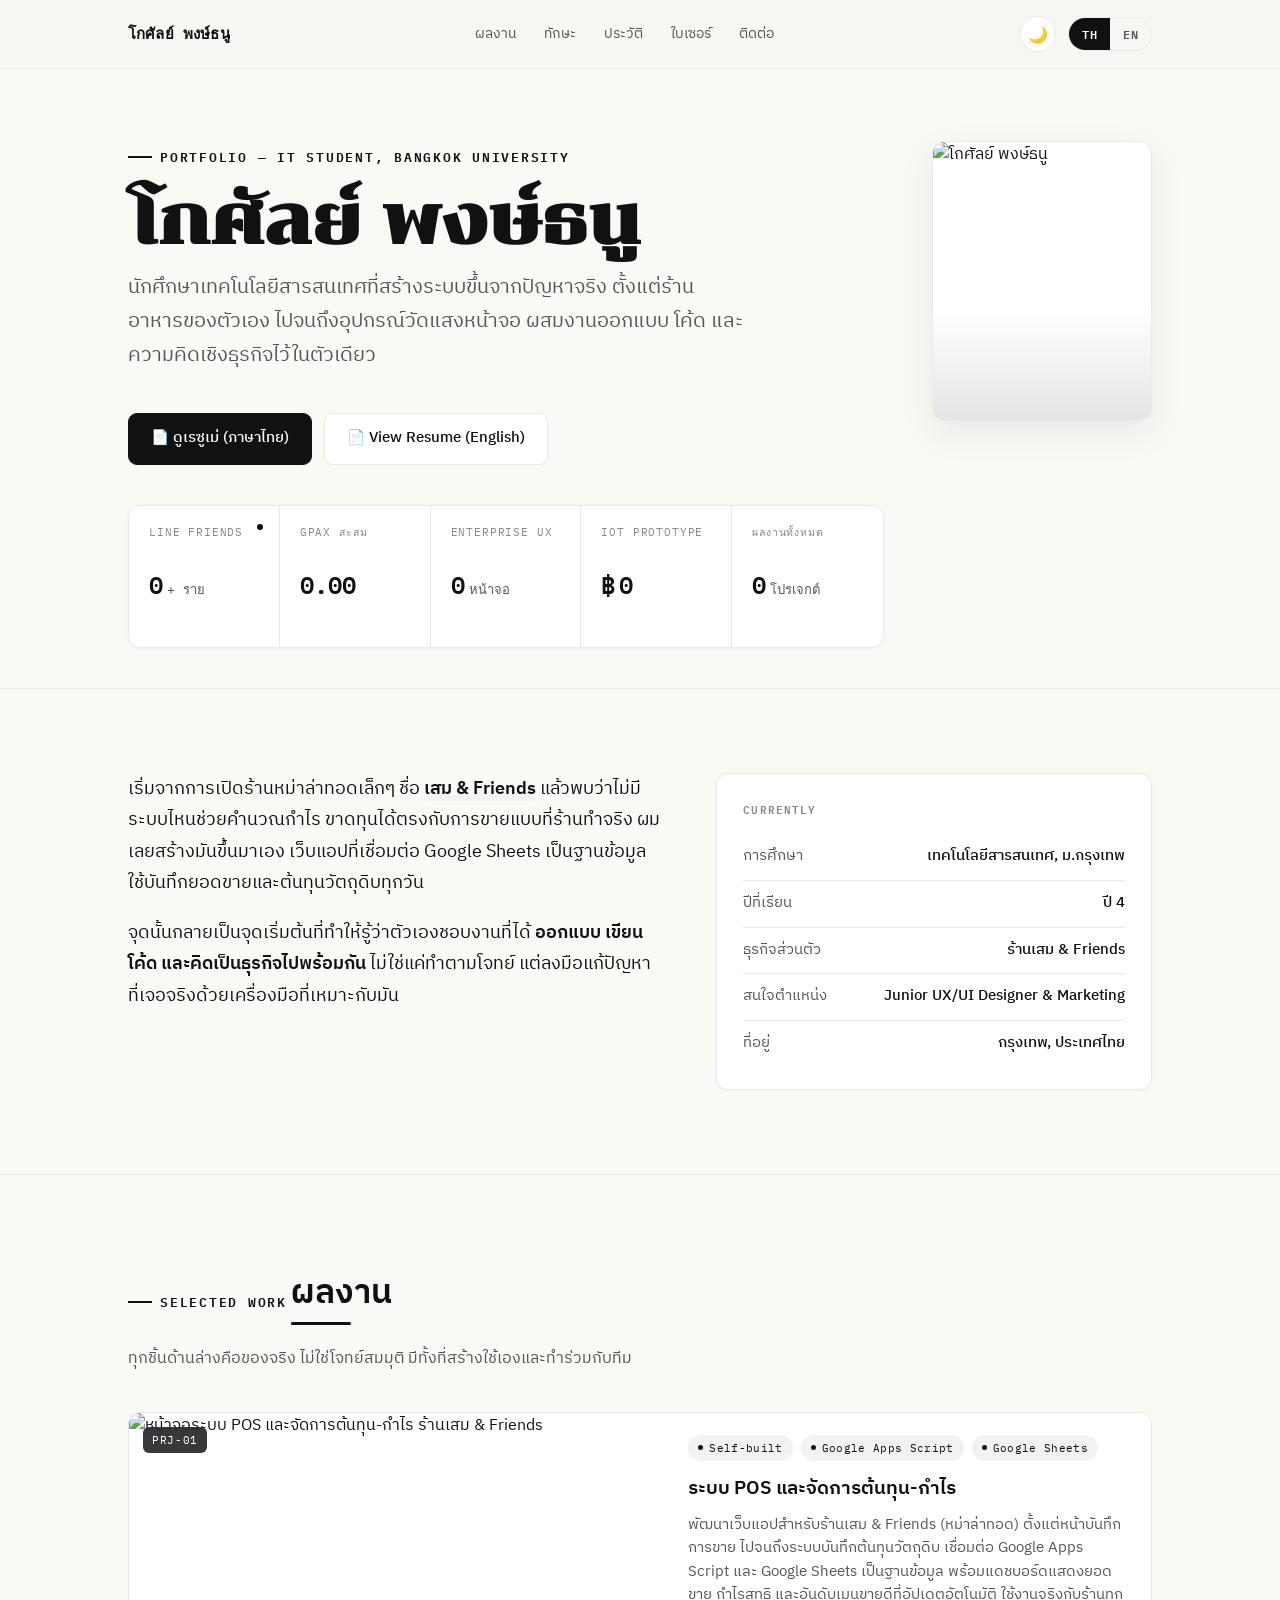
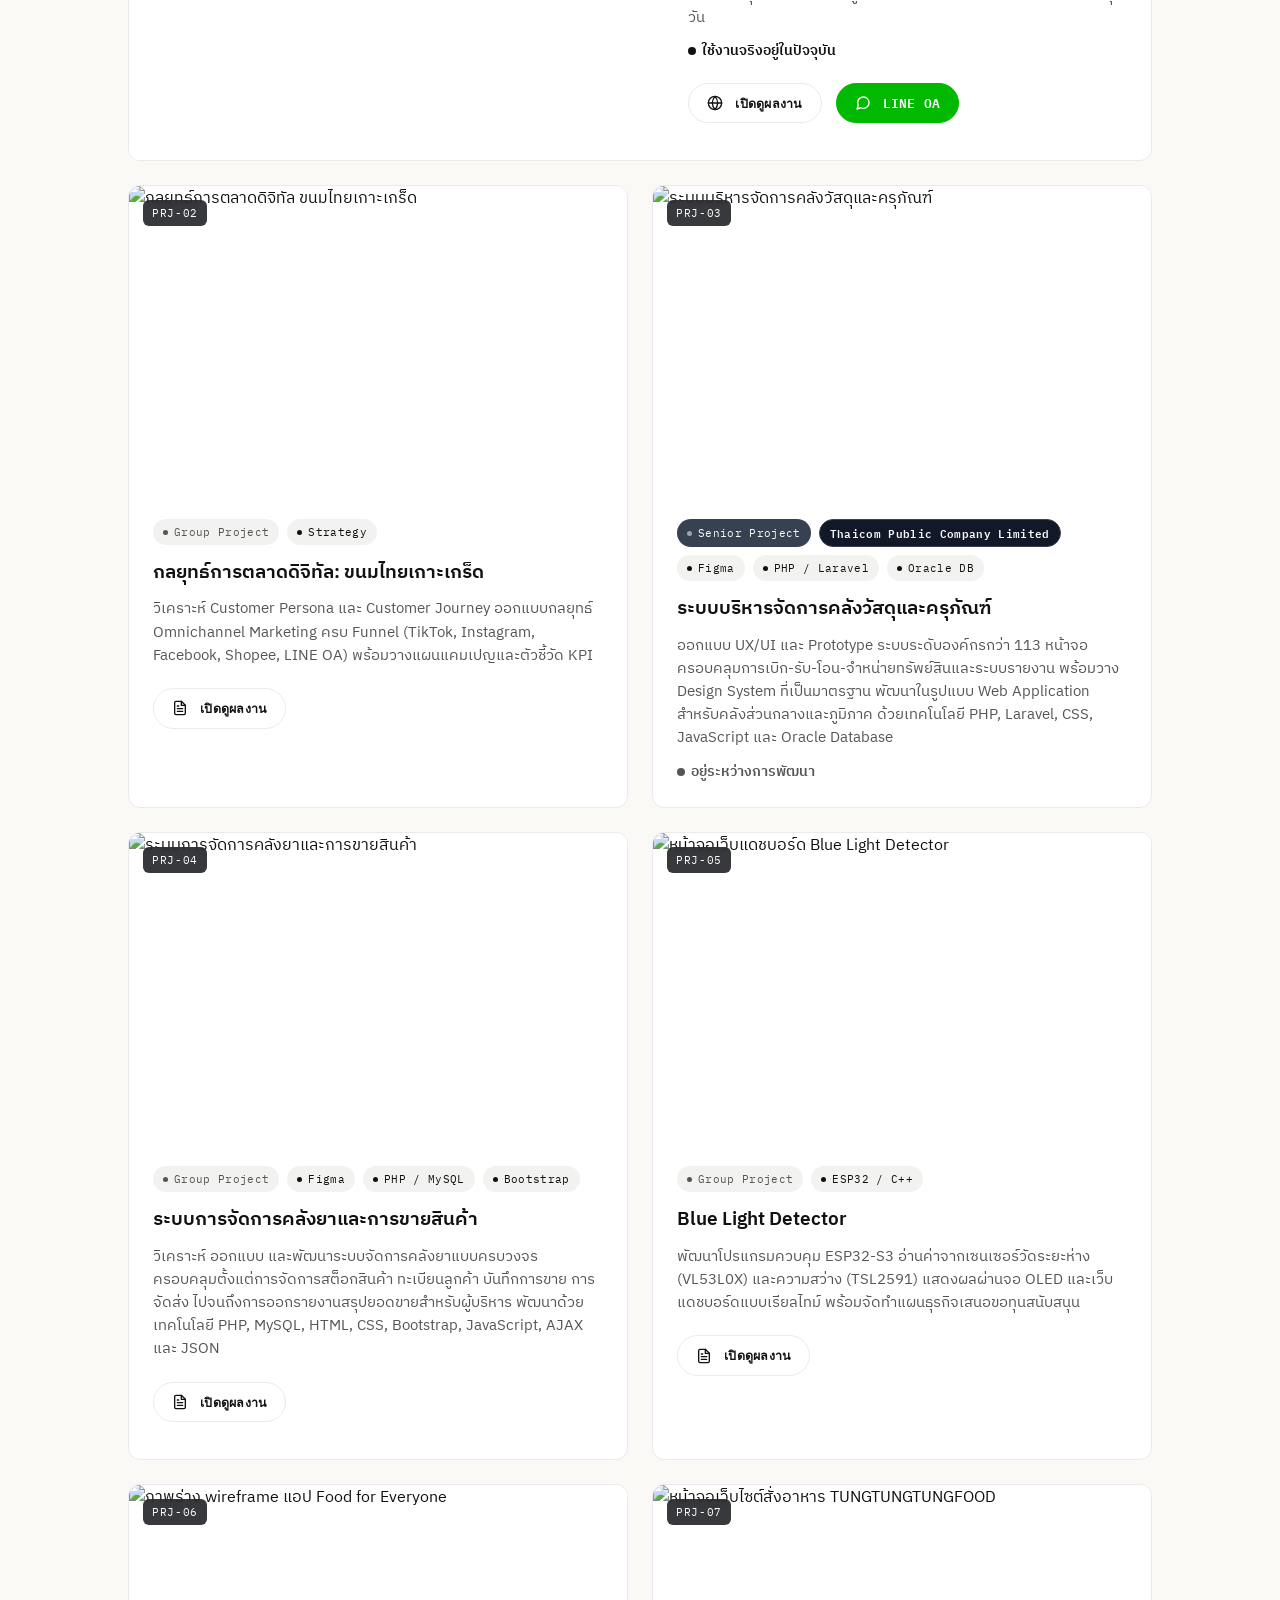
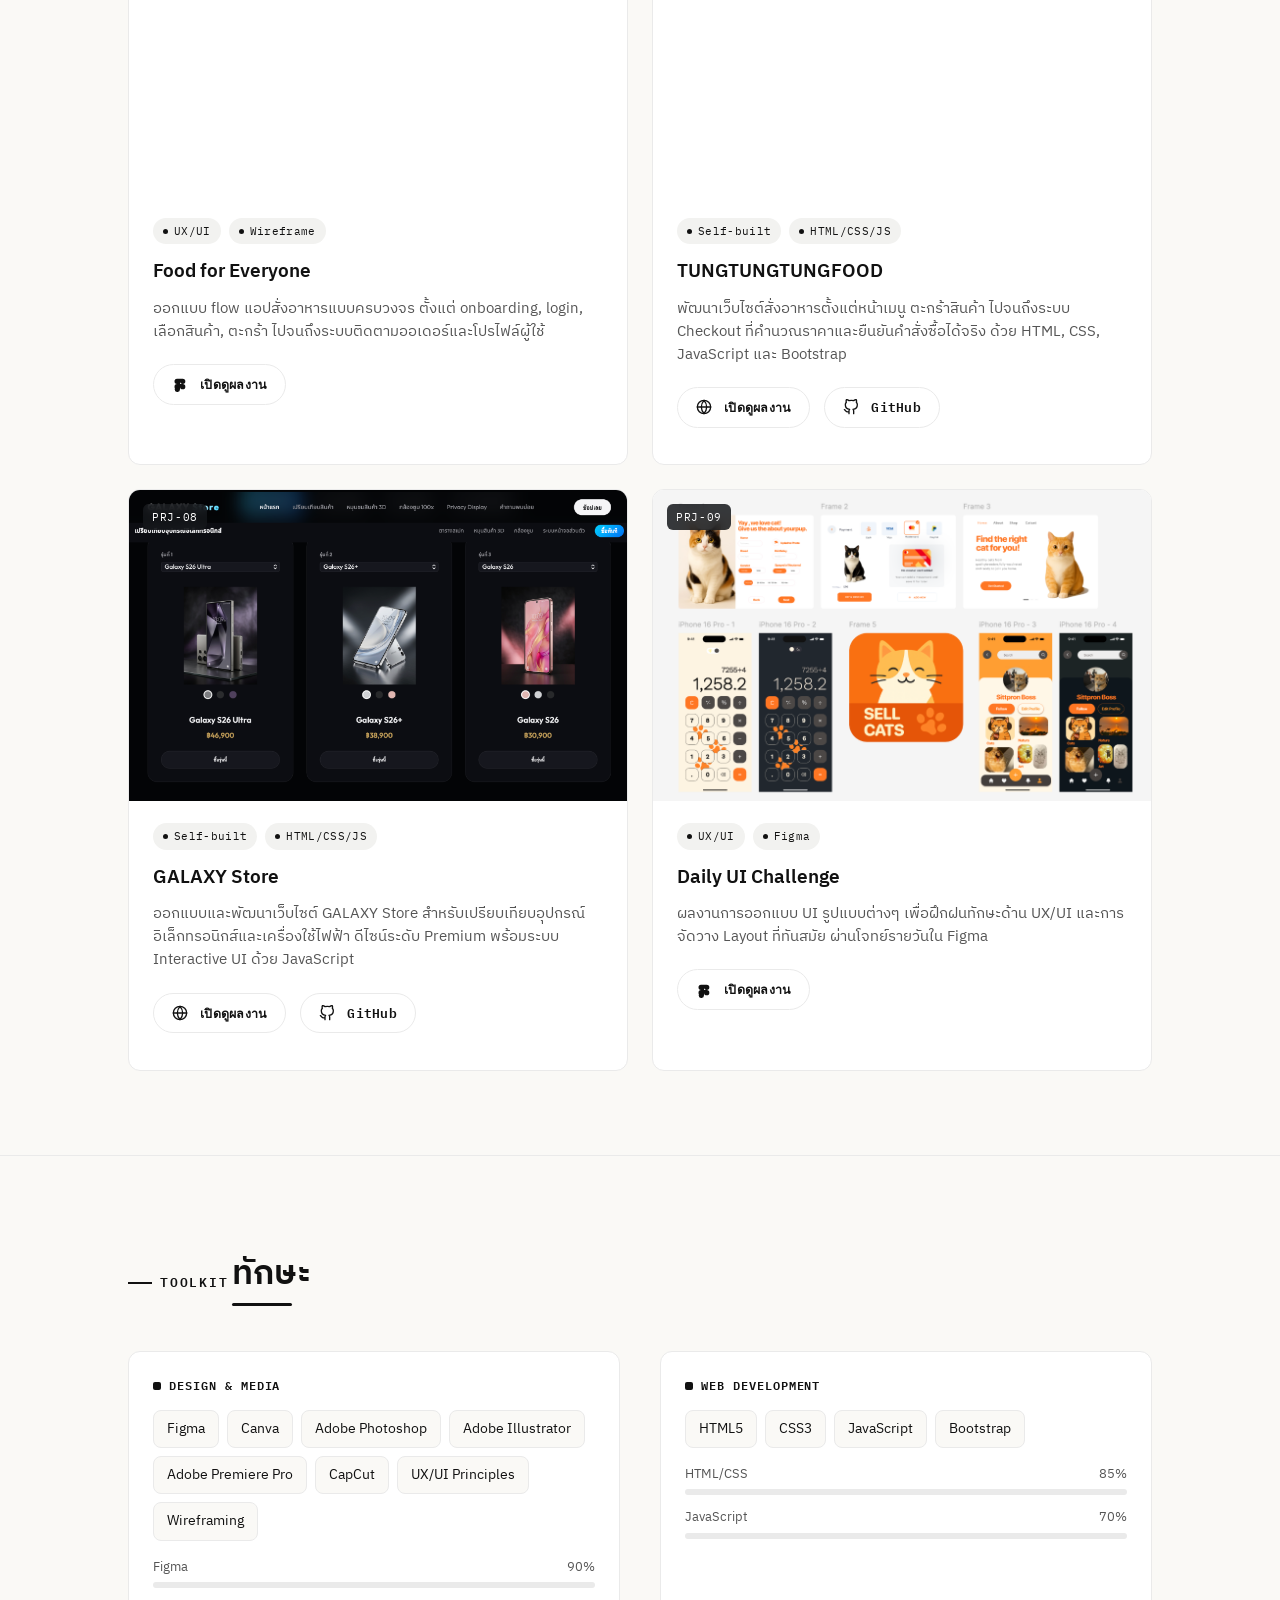
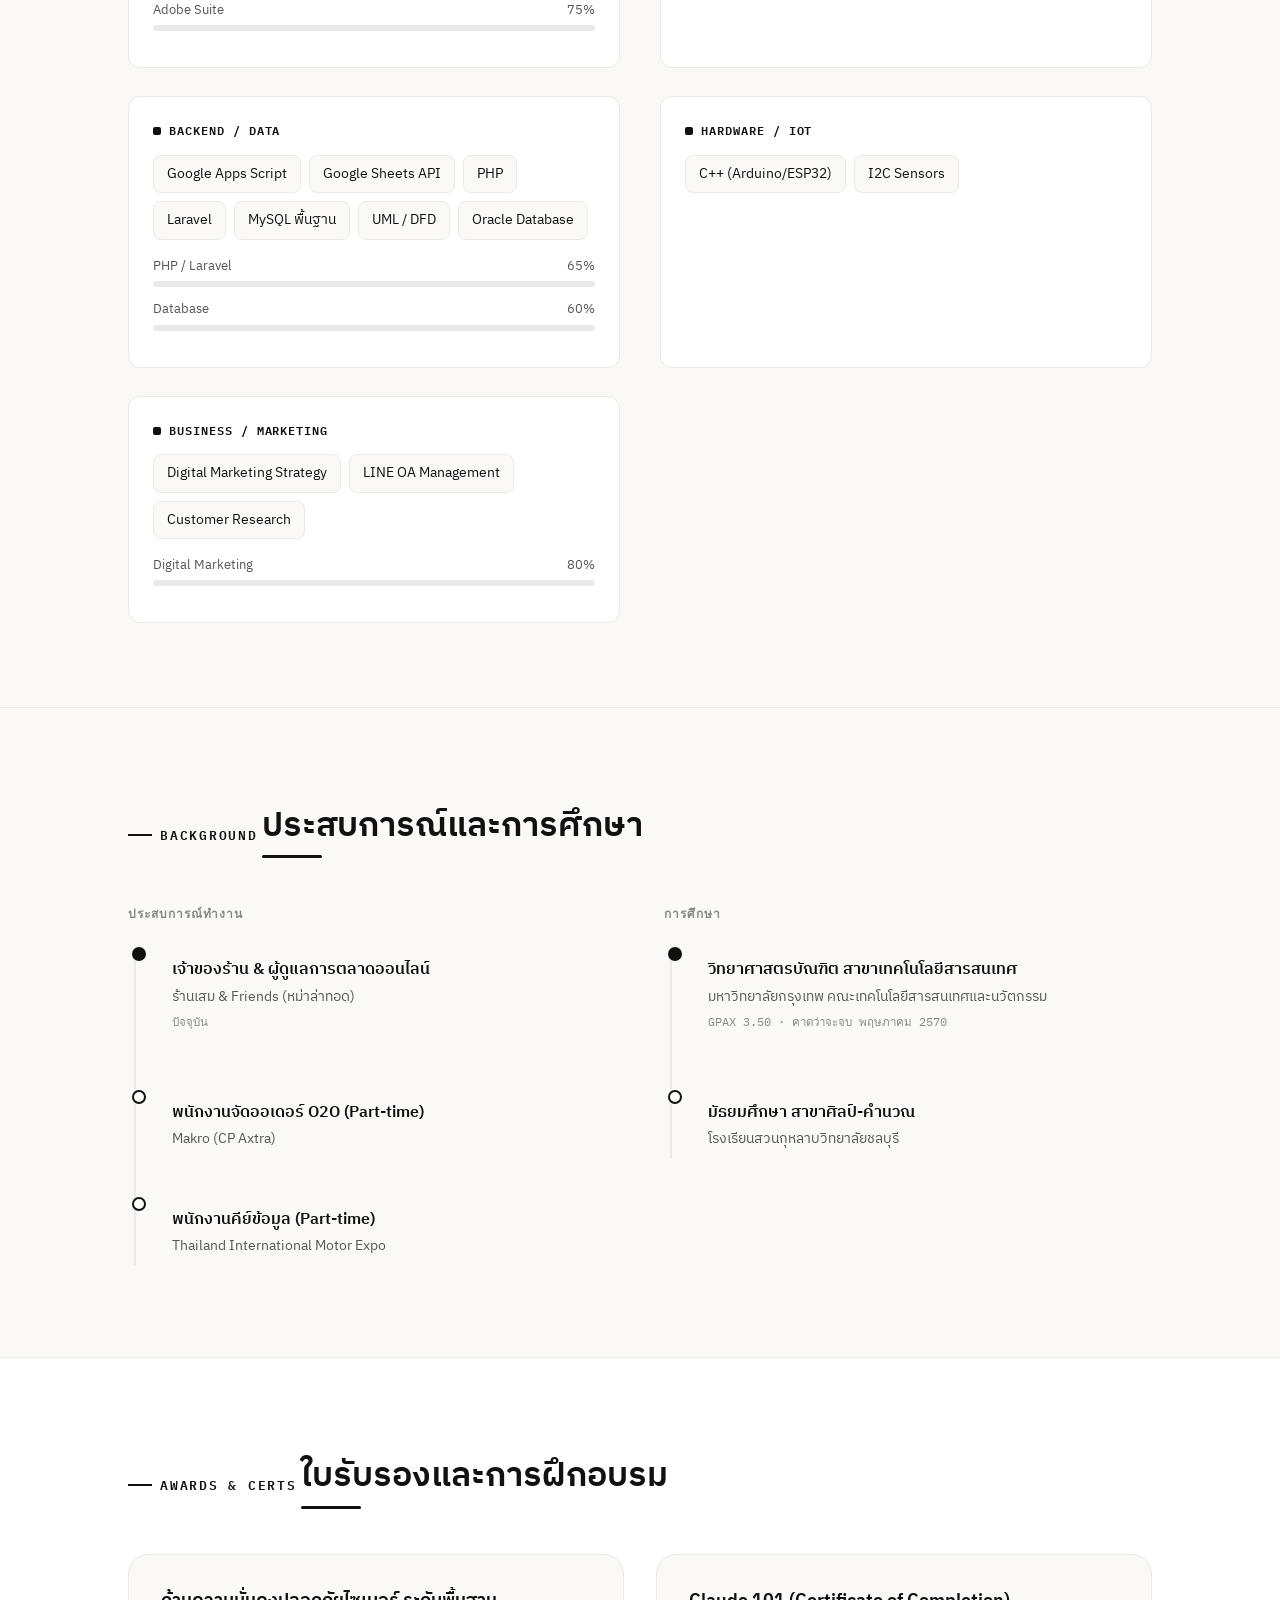
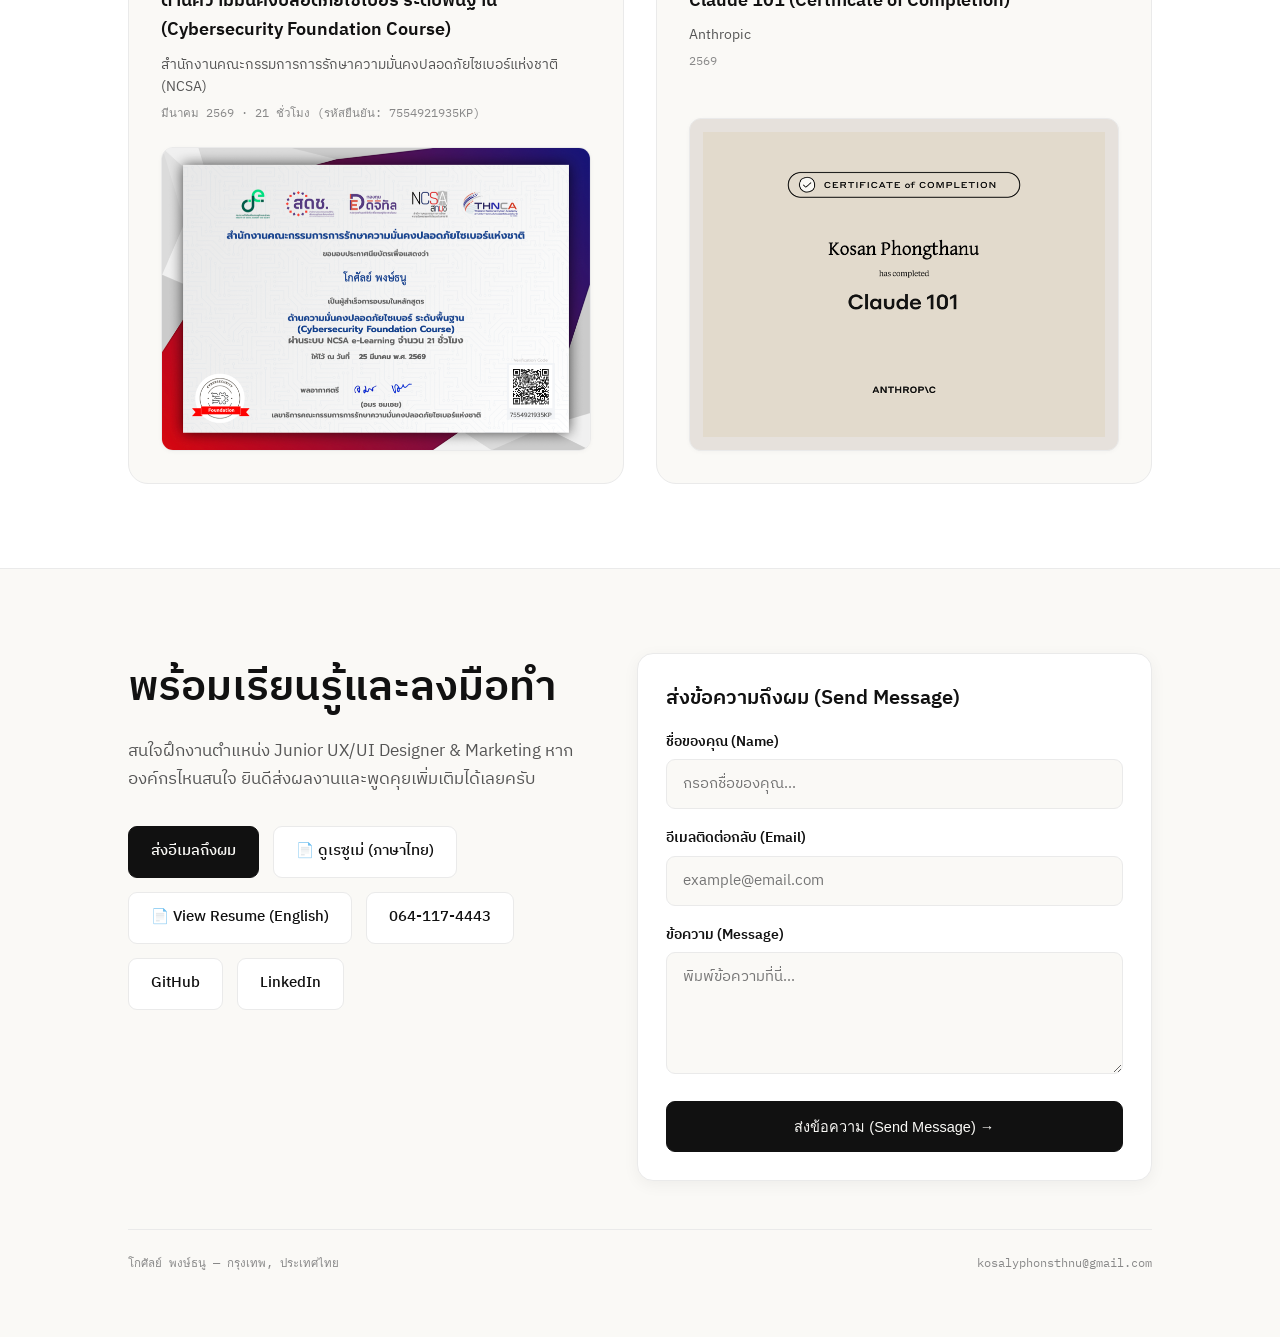
==== index.html @ d8a169a2 "Fix layout visibility: Ensure all elements default to opacity 1 and trigger counters immediately on " ====
<!doctype html>
<html lang="th">
<head>
  <meta charset="utf-8">
  <meta name="viewport" content="width=device-width, initial-scale=1">
  <title>Kosan Phongthanu — Portfolio</title>
  <meta name="description" content="พอร์ตโฟลิโอของโกศัลย์ พงษ์ธนู นักศึกษาเทคโนโลยีสารสนเทศ ม.กรุงเทพ ที่สร้างระบบจริงตั้งแต่ POS ร้านอาหารของตัวเอง ไปจนถึงอุปกรณ์ IoT ผสมงานออกแบบ โค้ด และความคิดเชิงธุรกิจไว้ในตัวเดียว">
  <meta property="og:type" content="website">
  <meta property="og:title" content="Kosan Phongthanu — Portfolio | Junior UX/UI Designer & Marketing">
  <meta property="og:description" content="นักศึกษาเทคโนโลยีสารสนเทศ ม.กรุงเทพ ที่สร้างระบบจริงจากปัญหาจริง ตั้งแต่ระบบ POS สุกี้หมาล่า ไปจนถึง Senior Project 113+ หน้าจอ">
  <meta property="og:image" content="https://i.imgur.com/3Z38He8.png">
  <meta property="og:url" content="https://portfolio-cyan-theta-22.vercel.app">
  <link rel="icon" type="image/png" href="https://i.imgur.com/3Z38He8.png">
  <meta name="twitter:card" content="summary_large_image">
  <meta name="twitter:title" content="Kosan Phongthanu — Portfolio | Junior UX/UI Designer & Marketing">
  <meta name="twitter:description" content="นักศึกษาเทคโนโลยีสารสนเทศ ม.กรุงเทพ ที่สร้างระบบจริงจากปัญหาจริง ตั้งแต่ร้านอาหารของตัวเอง ไปจนถึงอุปกรณ์วัดแสงหน้าจอ">
  <meta name="twitter:image" content="https://i.imgur.com/3Z38He8.png">
  <link rel="preconnect" href="https://fonts.googleapis.com">
  <link rel="preconnect" href="https://fonts.gstatic.com" crossorigin>
  <link href="https://fonts.googleapis.com/css2?family=Chonburi&family=IBM+Plex+Mono:wght@400;500;600&family=IBM+Plex+Sans+Thai:wght@300;400;500;600;700&display=swap" rel="stylesheet">
  <style>
    :root {
      --paper: #FAF9F6;
      --surface: #FFFFFF;
      --ink: #111111;
      --steel: #555555;
      --steel-soft: #888888;
      --line: #EAEAEA;
      --signal: #111111;
      --signal-soft: #F2F2F0;
      --signal-glow: rgba(0, 0, 0, 0.05);
      --ok: #111111;
      --ok-soft: #F2F2F0;
      --warn: #555555;
      --warn-soft: #F2F2F0;
      --radius: 12px;
      --max: 1080px;
      --shadow-sm: 0 1px 4px rgba(0, 0, 0, 0.03);
      --shadow-md: 0 4px 16px rgba(0, 0, 0, 0.05);
      --shadow-lg: 0 12px 36px rgba(0, 0, 0, 0.07);
      --shadow-xl: 0 20px 48px rgba(0, 0, 0, 0.09);
      --transition-fast: 0.15s cubic-bezier(0.4, 0, 0.2, 1);
      --transition-base: 0.3s cubic-bezier(0.4, 0, 0.2, 1);
      --transition-slow: 0.5s cubic-bezier(0.4, 0, 0.2, 1);
      --transition-bounce: 0.6s cubic-bezier(0.34, 1.56, 0.64, 1);
    }

    [data-theme="dark"] {
      --paper: #050505;
      --surface: #0D0D0E;
      --ink: #F5F5F7;
      --steel: #999999;
      --steel-soft: #666666;
      --line: #1F1F22;
      --signal: #FFFFFF;
      --signal-soft: rgba(255, 255, 255, 0.06);
      --signal-glow: rgba(255, 255, 255, 0.12);
      --ok: #FFFFFF;
      --ok-soft: rgba(255, 255, 255, 0.08);
      --warn: #CCCCCC;
      --warn-soft: rgba(255, 255, 255, 0.08);
      --shadow-sm: 0 2px 8px rgba(0, 0, 0, 0.4);
      --shadow-md: 0 8px 24px rgba(0, 0, 0, 0.5);
      --shadow-lg: 0 16px 48px rgba(0, 0, 0, 0.6);
      --shadow-xl: 0 24px 64px rgba(0, 0, 0, 0.7);
    }

    * { box-sizing: border-box; }
    html { scroll-behavior: smooth; }

    body {
      margin: 0;
      background: var(--paper);
      color: var(--ink);
      font-family: 'IBM Plex Sans Thai', sans-serif;
      font-size: 16px;
      line-height: 1.65;
      -webkit-font-smoothing: antialiased;
      overflow-x: hidden;
      transition: background-color var(--transition-base), color var(--transition-base);
    }


    img { max-width: 100%; display: block; }
    a { color: inherit; text-decoration: none; }

    .wrap { max-width: var(--max); margin: 0 auto; padding: 0 28px; }
    .mono { font-family: 'IBM Plex Mono', monospace; }
    .display { font-family: 'Chonburi', serif; }


    /* Scroll Progress */
    .scroll-progress { position: fixed; top: 0; left: 0; height: 3px; background: var(--ink); z-index: 10001; transition: width 0.1s linear; border-radius: 0 2px 2px 0; }

    /* Nav */
    .nav { position: sticky; top: 0; z-index: 50; background: rgba(245, 245, 242, 0.88); backdrop-filter: blur(12px); -webkit-backdrop-filter: blur(12px); border-bottom: 1px solid var(--line); transition: background-color var(--transition-base), border-color var(--transition-base); }
    [data-theme="dark"] .nav { background: rgba(15, 17, 21, 0.88); }
    .nav-inner { max-width: var(--max); margin: 0 auto; padding: 16px 28px; display: flex; align-items: center; justify-content: space-between; }
    .nav-name { font-weight: 600; font-size: 15px; letter-spacing: 0.01em; position: relative; overflow: hidden; }
    .nav-name::after { content: ''; position: absolute; bottom: -2px; left: 0; width: 0; height: 2px; background: var(--signal); transition: width var(--transition-base); }
    .nav-name:hover::after { width: 100%; }
    .nav-links { display: flex; gap: 28px; }
    .nav-links a { font-size: 14px; color: var(--steel); transition: color var(--transition-fast); position: relative; padding: 4px 0; }
    .nav-links a::after { content: ''; position: absolute; bottom: 0; left: 0; width: 0; height: 2px; background: var(--signal); transition: width var(--transition-base); border-radius: 1px; }
    .nav-links a:hover { color: var(--signal); }
    .nav-links a:hover::after { width: 100%; }
    .nav-actions { display: flex; align-items: center; gap: 12px; }
    .theme-toggle { width: 36px; height: 36px; border-radius: 50%; border: 1px solid var(--line); background: var(--surface); color: var(--ink); cursor: pointer; display: flex; align-items: center; justify-content: center; transition: all var(--transition-fast); font-size: 16px; }
    .theme-toggle:hover { border-color: var(--signal); transform: rotate(15deg) scale(1.1); box-shadow: 0 0 12px var(--signal-glow); }
    .lang-switch { display: flex; border: 1px solid var(--line); border-radius: 20px; overflow: hidden; flex-shrink: 0; }
    .lang-btn { font-family: 'IBM Plex Mono', monospace; font-size: 11.5px; font-weight: 600; letter-spacing: 0.04em; padding: 6px 13px; background: transparent; border: none; cursor: pointer; color: var(--steel); transition: background var(--transition-fast), color var(--transition-fast), transform var(--transition-fast); }
    .lang-btn.active { background: var(--ink); color: var(--paper); }
    .lang-btn:not(.active):hover { color: var(--ink); transform: scale(1.05); }
    a:focus-visible { outline: 2px solid var(--signal); outline-offset: 3px; border-radius: 3px; }

    /* Hero */
    .hero { padding: 72px 0 40px; position: relative; overflow: hidden; }
    .eyebrow { font-family: 'IBM Plex Mono', monospace; font-size: 12.5px; letter-spacing: 0.14em; text-transform: uppercase; color: var(--signal); font-weight: 600; margin: 0 0 18px; display: inline-flex; align-items: center; gap: 8px; }
    .eyebrow::before { content: ''; width: 24px; height: 2px; background: var(--signal); display: inline-block; }
    .hero-inner { display: grid; grid-template-columns: 1fr auto; gap: 48px; align-items: flex-start; position: relative; z-index: 1; }
    .hero-name { font-size: clamp(40px, 7vw, 68px); line-height: 1.05; margin: 0 0 14px; color: var(--ink); position: relative; }
    .hero-sub { font-size: clamp(17px, 2.4vw, 20px); color: var(--steel); max-width: 620px; margin: 0 0 40px; font-weight: 400; line-height: 1.7; }
    .hero-photo { width: 220px; height: 280px; border-radius: var(--radius); overflow: hidden; border: 1px solid var(--line); flex-shrink: 0; background: var(--surface); box-shadow: var(--shadow-lg); position: relative; transition: transform var(--transition-slow), box-shadow var(--transition-slow); }
    .hero-photo:hover { transform: translateY(-8px) rotate(2deg); box-shadow: var(--shadow-xl); }
    .hero-photo::before { content: ''; position: absolute; inset: 0; background: linear-gradient(180deg, transparent 60%, rgba(0,0,0,0.1) 100%); z-index: 1; pointer-events: none; }
    .hero-photo img { width: 100%; height: 100%; object-fit: cover; object-position: top center; transition: transform var(--transition-slow); }
    .hero-photo:hover img { transform: scale(1.08); }

    /* Readout */
    .readout { display: flex; flex-wrap: wrap; border: 1px solid var(--line); border-radius: var(--radius); background: var(--surface); overflow: hidden; box-shadow: var(--shadow-sm); transition: box-shadow var(--transition-base), transform var(--transition-base); }
    .readout:hover { box-shadow: var(--shadow-md); transform: translateY(-2px); }
    .readout-cell { flex: 1 1 150px; padding: 18px 20px; border-right: 1px solid var(--line); position: relative; transition: background-color var(--transition-fast); }
    .readout-cell:hover { background: var(--signal-soft); }
    .readout-cell:last-child { border-right: none; }
    .readout-label { font-family: 'IBM Plex Mono', monospace; font-size: 10.5px; letter-spacing: 0.08em; text-transform: uppercase; color: var(--steel-soft); margin: 0 0 8px; }
    .readout-value { font-family: 'IBM Plex Mono', monospace; font-size: clamp(18px, 2.6vw, 24px); font-weight: 600; color: var(--ink); display: flex; align-items: baseline; gap: 4px; }
    .readout-value .unit { font-size: 13px; color: var(--steel); font-weight: 400; }
    .readout-value .counter { display: inline-block; min-width: 1ch; }
    .readout-dot { position: absolute; top: 18px; right: 16px; width: 6px; height: 6px; border-radius: 50%; background: var(--ok); animation: pulse 2s ease-in-out infinite; }
    @keyframes pulse { 0%, 100% { opacity: 1; transform: scale(1); box-shadow: 0 0 0 0 rgba(46, 125, 91, 0.4); } 50% { opacity: 0.7; transform: scale(1.2); box-shadow: 0 0 0 6px rgba(46, 125, 91, 0); } }

    /* Section */
    .section { padding: 84px 0; border-top: 1px solid var(--line); position: relative; }
    .section-head { margin: 0 0 40px; }
    .section-title { font-size: clamp(26px, 3.4vw, 34px); margin: 6px 0 0; color: var(--ink); font-weight: 600; position: relative; display: inline-block; }
    .section-title::after { content: ''; position: absolute; bottom: -4px; left: 0; width: 60px; height: 3px; background: var(--signal); border-radius: 2px; transition: width var(--transition-slow); }
    .section-head:hover .section-title::after { width: 100%; }
    .section-lede { color: var(--steel); max-width: 620px; margin: 14px 0 0; font-size: 16px; line-height: 1.7; }

    /* Intro */
    .intro-grid { display: grid; grid-template-columns: 1.1fr 0.9fr; gap: 56px; align-items: start; }
    .intro-text p { color: var(--ink); font-size: 17.5px; margin: 0 0 18px; line-height: 1.8; }
    .intro-text strong { color: var(--signal); font-weight: 600; position: relative; }
    .intro-text strong::after { content: ''; position: absolute; bottom: 2px; left: 0; width: 100%; height: 6px; background: var(--signal-soft); z-index: -1; border-radius: 2px; }
    .intro-card { background: var(--surface); border: 1px solid var(--line); border-radius: var(--radius); padding: 26px 26px 22px; box-shadow: var(--shadow-sm); transition: box-shadow var(--transition-base), transform var(--transition-base); position: relative; overflow: hidden; }
    .intro-card::before { content: ''; position: absolute; top: 0; left: 0; width: 100%; height: 3px; background: var(--signal); transform: scaleX(0); transform-origin: left; transition: transform var(--transition-slow); }
    .intro-card:hover { box-shadow: var(--shadow-md); transform: translateY(-4px); }
    .intro-card:hover::before { transform: scaleX(1); }
    .intro-card h4 { font-family: 'IBM Plex Mono', monospace; font-size: 11px; letter-spacing: 0.1em; text-transform: uppercase; color: var(--steel-soft); margin: 0 0 16px; font-weight: 600; }
    .intro-card ul { list-style: none; margin: 0; padding: 0; }
    .intro-card li { display: flex; justify-content: space-between; gap: 12px; padding: 11px 0; border-bottom: 1px solid var(--line); font-size: 14.5px; flex-wrap: wrap; transition: padding-left var(--transition-fast); }
    .intro-card li:hover { padding-left: 8px; color: var(--signal); }
    .intro-card li:last-child { border-bottom: none; }
    .intro-card li span:first-child { color: var(--steel); }
    .intro-card li span:last-child { color: var(--ink); font-weight: 500; text-align: right; }

    /* Work Grid */
    .work-grid { display: grid; grid-template-columns: repeat(2, 1fr); gap: 24px; }
    .work-card { background: var(--surface); border: 1px solid var(--line); border-radius: var(--radius); overflow: hidden; display: flex; flex-direction: column; transition: transform var(--transition-base), box-shadow var(--transition-base), border-color var(--transition-base); position: relative; }
    .work-card::before { content: ''; position: absolute; top: 0; left: 0; width: 100%; height: 100%; background: linear-gradient(180deg, transparent 0%, rgba(0, 0, 0, 0.03) 100%); opacity: 0; transition: opacity var(--transition-base); pointer-events: none; z-index: 1; }
    .work-card:hover { transform: translateY(-8px); box-shadow: var(--shadow-lg); border-color: var(--signal); }
    .work-card:hover::before { opacity: 1; }
    .work-card.featured { grid-column: 1 / -1; }
    .work-card.featured .work-media-row { display: grid; grid-template-columns: 1.1fr 1fr; }
    .work-media { position: relative; aspect-ratio: 16/10; overflow: hidden; background: var(--surface); }
    .work-card.featured .work-media { aspect-ratio: auto; height: 100%; min-height: 260px; }
    .work-media img { width: 100%; height: 100%; object-fit: cover; object-position: top center; transition: transform 0.8s cubic-bezier(0.4, 0, 0.2, 1); }
    .work-card:hover .work-media img { transform: scale(1.08); }
    .work-media-overlay { position: absolute; inset: 0; background: linear-gradient(180deg, transparent 50%, rgba(0,0,0,0.6) 100%); opacity: 0; transition: opacity var(--transition-base); display: flex; align-items: flex-end; padding: 20px; z-index: 2; }
    .work-card:hover .work-media-overlay { opacity: 1; }
    .work-media-overlay-text { color: #fff; font-family: 'IBM Plex Mono', monospace; font-size: 12px; letter-spacing: 0.05em; }
    .work-id { position: absolute; top: 14px; left: 14px; font-family: 'IBM Plex Mono', monospace; font-size: 11px; letter-spacing: 0.06em; background: rgba(21, 23, 26, 0.85); color: #fff; padding: 4px 9px; border-radius: 6px; z-index: 3; backdrop-filter: blur(4px); }
    .work-body { padding: 22px 24px 24px; display: flex; flex-direction: column; gap: 10px; flex: 1; position: relative; z-index: 2; }
    .work-tags { display: flex; gap: 8px; flex-wrap: wrap; margin-bottom: 2px; }
    .tag { font-family: 'IBM Plex Mono', monospace; font-size: 11px; letter-spacing: 0.03em; padding: 4px 10px; border-radius: 20px; display: inline-flex; align-items: center; gap: 6px; transition: transform var(--transition-fast), box-shadow var(--transition-fast); }
    .tag:hover { transform: translateY(-2px); box-shadow: 0 4px 12px rgba(0,0,0,0.1); }
    .tag::before { content: ""; width: 5px; height: 5px; border-radius: 50%; display: inline-block; }
    .tag.t-self { background: var(--ok-soft); color: var(--ok); }
    .tag.t-self::before { background: var(--ok); }
    .tag.t-group { background: var(--warn-soft); color: var(--warn); }
    .tag.t-group::before { background: var(--warn); }
    .tag.t-senior { background: #374151; color: #F9FAFB; }
    .tag.t-senior::before { background: #9CA3AF; }
    .tag.t-corp { background: #111827; color: #F9FAFB; font-weight: 600; border: 1px solid #374151; }
    .tag.t-corp::before { display: none; }
    .tag.t-skill { background: var(--signal-soft); color: var(--signal); }
    .tag.t-skill::before { background: var(--signal); }
    .work-title { font-size: 19px; font-weight: 600; margin: 0; color: var(--ink); transition: color var(--transition-fast); }
    .work-card:hover .work-title { color: var(--signal); }
    .work-desc { font-size: 14.5px; color: var(--steel); margin: 0; line-height: 1.6; }
    .work-link { margin-top: 10px; font-family: 'IBM Plex Mono', monospace; font-size: 12.5px; color: var(--steel-soft); display: inline-flex; align-items: center; gap: 6px; }
    .demo-btn { font-family: 'IBM Plex Mono', monospace; font-size: 12.5px; font-weight: 600; letter-spacing: 0.02em; color: var(--ink); background: var(--surface); border: 1px solid var(--line); display: inline-flex; align-items: center; gap: 6px; padding: 9px 18px; border-radius: 24px; transition: all var(--transition-fast); position: relative; overflow: hidden; isolation: isolate; cursor: pointer; }
    .demo-btn::before { content: ''; position: absolute; top: 0; left: -100%; width: 100%; height: 100%; background: var(--signal); transition: left var(--transition-base); z-index: -1; }
    .demo-btn:hover::before { left: 0; }
    .demo-btn:hover { color: #FFFFFF; border-color: var(--signal); transform: translateY(-2px); box-shadow: 0 6px 16px var(--signal-glow); }
    .demo-btn:active { transform: translateY(0); box-shadow: none; }
    .demo-btn span, .demo-btn svg { position: relative; z-index: 1; }
    .demo-btn.btn-line { background: #00B900; color: #FFFFFF; border: 1px solid #00B900; }
    .demo-btn.btn-line::before { background: #009900; z-index: -1; }
    .demo-btn.btn-line:hover { color: #FFFFFF; border-color: #009900; box-shadow: 0 6px 16px rgba(0, 185, 0, 0.28); }
    .demo-btn.btn-ghost { background: transparent; color: var(--ink); border: 1px solid var(--line); }
    .demo-btn.btn-ghost::before { background: var(--signal); z-index: -1; }
    .demo-btn.btn-ghost:hover { color: #FFFFFF; border-color: var(--signal); box-shadow: 0 6px 16px var(--signal-glow); }
    .live-badge { color: var(--ok); font-weight: 600; display: inline-flex; align-items: center; gap: 6px; font-size: 0.85rem; }
    .live-badge .pulse-dot { width: 8px; height: 8px; border-radius: 50%; background: var(--ok); display: inline-block; animation: pulse 1.5s ease-in-out infinite; flex-shrink: 0; }
    .wip-badge { color: var(--warn); font-weight: 600; display: inline-flex; align-items: center; gap: 6px; font-size: 0.85rem; }
    .wip-badge .pulse-dot { width: 8px; height: 8px; border-radius: 50%; background: var(--warn); display: inline-block; animation: pulse 1.5s ease-in-out infinite; flex-shrink: 0; }

    /* Skills */
    .skills-grid { display: grid; grid-template-columns: repeat(2, 1fr); gap: 28px 40px; }
    .skill-group { background: var(--surface); border: 1px solid var(--line); border-radius: var(--radius); padding: 24px; transition: transform var(--transition-base), box-shadow var(--transition-base); }
    .skill-group:hover { transform: translateY(-4px); box-shadow: var(--shadow-md); }
    .skill-group h4 { font-family: 'IBM Plex Mono', monospace; font-size: 12px; letter-spacing: 0.08em; text-transform: uppercase; color: var(--signal); margin: 0 0 14px; font-weight: 600; display: flex; align-items: center; gap: 8px; }
    .skill-group h4::before { content: ''; width: 8px; height: 8px; background: var(--signal); border-radius: 2px; display: inline-block; }
    .skill-chips { display: flex; flex-wrap: wrap; gap: 8px; }
    .chip { border: 1px solid var(--line); background: var(--paper); color: var(--ink); font-size: 13.5px; padding: 7px 13px; border-radius: 8px; transition: all var(--transition-fast); cursor: default; }
    .chip:hover { background: var(--signal-soft); border-color: var(--signal); color: var(--signal); transform: translateY(-2px); box-shadow: 0 4px 12px var(--signal-glow); }
    .skill-bar-container { margin-top: 16px; }
    .skill-bar-item { margin-bottom: 12px; }
    .skill-bar-header { display: flex; justify-content: space-between; margin-bottom: 4px; font-size: 13px; color: var(--steel); }
    .skill-bar-track { height: 6px; background: var(--line); border-radius: 3px; overflow: hidden; }
    .skill-bar-fill { height: 100%; background: var(--signal); border-radius: 3px; width: 0; transition: width 1.2s cubic-bezier(0.4, 0, 0.2, 1); }

    /* Background / Timeline */
    .bg-grid { display: grid; grid-template-columns: 1fr 1fr; gap: 48px; }
    .bg-col h4 { font-family: 'IBM Plex Mono', monospace; font-size: 12px; letter-spacing: 0.08em; text-transform: uppercase; color: var(--steel-soft); margin: 0 0 18px; font-weight: 600; }
    .timeline { position: relative; padding-left: 24px; }
    .timeline::before { content: ''; position: absolute; left: 6px; top: 8px; bottom: 8px; width: 2px; background: var(--line); border-radius: 1px; }
    .timeline-item { position: relative; padding-bottom: 24px; padding-left: 20px; }
    .timeline-item:last-child { padding-bottom: 0; }
    .timeline-item::before { content: ''; position: absolute; left: -20px; top: 6px; width: 100%; width: 10px; height: 10px; background: var(--surface); border: 2px solid var(--signal); border-radius: 50%; transition: all var(--transition-fast); }
    .timeline-item:hover::before { background: var(--signal); transform: scale(1.3); box-shadow: 0 0 0 6px var(--signal-glow); }
    .timeline-item.active::before { background: var(--signal); animation: pulse 2s ease-in-out infinite; }
    .bg-item { padding: 16px 0; border-bottom: 1px solid var(--line); transition: padding-left var(--transition-fast); }
    .bg-item:hover { padding-left: 8px; }
    .bg-item:last-child { border-bottom: none; }
    .bg-role { font-weight: 600; font-size: 15.5px; color: var(--ink); margin: 0 0 3px; }
    .bg-org { font-size: 13.5px; color: var(--steel); margin: 0; }
    .bg-meta { font-family: 'IBM Plex Mono', monospace; font-size: 11.5px; color: var(--steel-soft); margin-top: 5px; }

    /* Certifications */
    .cert-grid { display: grid; grid-template-columns: repeat(auto-fit, minmax(300px, 1fr)); gap: 32px; }
    .cert-card { background: var(--paper); padding: 32px; border-radius: 20px; border: 1px solid var(--line); display: flex; flex-direction: column; height: 100%; transition: all var(--transition-base); position: relative; overflow: hidden; }
    .cert-card::before { content: ''; position: absolute; top: 0; left: 0; width: 100%; height: 4px; background: var(--signal); transform: scaleX(0); transform-origin: left; transition: transform var(--transition-slow); }
    .cert-card:hover { transform: translateY(-6px); box-shadow: var(--shadow-lg); border-color: var(--signal); }
    .cert-card:hover::before { transform: scaleX(1); }
    .cert-card img { border-radius: 12px; border: 1px solid var(--line); width: 100%; height: auto; box-shadow: var(--shadow-sm); object-fit: contain; margin-top: auto; transition: transform var(--transition-base); }
    .cert-card:hover img { transform: scale(1.02); }

    /* Contact */
    .contact { padding: 84px 0 64px; text-align: left; position: relative; overflow: hidden; }
    .contact-grid { display: grid; grid-template-columns: 1fr 1.1fr; gap: 40px; align-items: start; margin-bottom: 48px; position: relative; z-index: 1; }
    .contact-form-card { background: var(--surface); border: 1px solid var(--line); border-radius: 16px; padding: 28px; box-shadow: var(--shadow-md); transition: all var(--transition-base); text-align: left; }
    .contact-form-card:hover { border-color: var(--signal); box-shadow: var(--shadow-lg); }
    .form-group { margin-bottom: 18px; text-align: left; }
    .form-label { display: block; font-size: 13.5px; font-weight: 600; color: var(--ink); margin-bottom: 6px; font-family: 'IBM Plex Sans Thai', sans-serif; }
    .form-input { width: 100%; padding: 12px 16px; font-size: 14.5px; font-family: inherit; color: var(--ink); background: var(--paper); border: 1px solid var(--line); border-radius: 9px; transition: all var(--transition-fast); outline: none; }
    .form-input:focus { border-color: var(--signal); box-shadow: 0 0 0 3px var(--signal-glow); background: var(--surface); }
    .form-status { display: none; padding: 12px 16px; border-radius: 9px; font-size: 14px; margin-top: 14px; text-align: center; font-weight: 500; }
    .form-status.success { display: block; background: var(--ok-soft); color: var(--ok); border: 1px solid var(--ok); }
    .form-status.error { display: block; background: var(--warn-soft); color: var(--warn); border: 1px solid var(--warn); }
    .contact-title { font-size: clamp(28px, 4vw, 42px); margin: 0 0 16px; font-weight: 600; position: relative; z-index: 1; }
    .contact-sub { color: var(--steel); max-width: 540px; margin: 0 0 32px; font-size: 16.5px; line-height: 1.7; position: relative; z-index: 1; }
    .contact-row { display: flex; flex-wrap: wrap; gap: 14px; margin-bottom: 0; position: relative; z-index: 1; }
    .btn { display: inline-flex; align-items: center; gap: 8px; padding: 13px 22px; border-radius: 9px; font-size: 14.5px; font-weight: 500; border: 1px solid var(--line); background: var(--surface); color: var(--ink); transition: all var(--transition-fast); position: relative; overflow: hidden; isolation: isolate; cursor: pointer; }
    .btn::before { content: ''; position: absolute; top: 0; left: -100%; width: 100%; height: 100%; background: var(--signal); transition: left var(--transition-base); z-index: -1; }
    .btn:hover::before { left: 0; }
    .btn:hover { color: #FFFFFF; border-color: var(--signal); transform: translateY(-2px); box-shadow: 0 4px 12px var(--signal-glow); }
    .btn span, .btn svg { position: relative; z-index: 1; }
    .btn.primary { background: var(--ink); color: var(--paper); border-color: var(--ink); }
    .btn.primary::before { background: #333333; z-index: -1; }
    .btn.primary:hover { color: #FFFFFF; border-color: #000000; box-shadow: 0 6px 20px rgba(0, 0, 0, 0.25); }

    /* Dark Mode Button Overrides */
    [data-theme="dark"] .lang-switch { border-color: #3F3F46; }
    [data-theme="dark"] .lang-btn { color: #A1A1AA; }
    [data-theme="dark"] .lang-btn.active { background: #FFFFFF; color: #0A0A0C !important; }
    [data-theme="dark"] .lang-btn:not(.active):hover { color: #FFFFFF; }
    [data-theme="dark"] .demo-btn { background: var(--surface); color: var(--ink); border-color: var(--line); }
    [data-theme="dark"] .demo-btn::before { background: #FFFFFF; z-index: -1; }
    [data-theme="dark"] .demo-btn:hover { color: #0A0A0C !important; border-color: #FFFFFF; box-shadow: 0 6px 20px rgba(255, 255, 255, 0.25); }
    [data-theme="dark"] .demo-btn.btn-ghost { background: transparent; color: var(--ink); border-color: var(--line); }
    [data-theme="dark"] .demo-btn.btn-ghost::before { background: #FFFFFF; z-index: -1; }
    [data-theme="dark"] .demo-btn.btn-ghost:hover { color: #0A0A0C !important; border-color: #FFFFFF; }
    [data-theme="dark"] .btn { background: var(--surface); color: var(--ink); border-color: var(--line); }
    [data-theme="dark"] .btn::before { background: #FFFFFF; z-index: -1; }
    [data-theme="dark"] .btn:hover { color: #0A0A0C !important; border-color: #FFFFFF; box-shadow: 0 6px 20px rgba(255, 255, 255, 0.25); }
    [data-theme="dark"] .btn.primary { background: #FFFFFF; color: #0A0A0C; border-color: #FFFFFF; }
    [data-theme="dark"] .btn.primary::before { background: #E5E5E5; z-index: -1; }
    [data-theme="dark"] .btn.primary:hover { color: #0A0A0C !important; border-color: #E5E5E5; box-shadow: 0 6px 20px rgba(255, 255, 255, 0.35); }
    [data-theme="dark"] .chip:hover { background: rgba(255, 255, 255, 0.12); border-color: #FFFFFF; color: #FFFFFF; }

    .foot-bottom { display: flex; justify-content: space-between; flex-wrap: wrap; gap: 10px; border-top: 1px solid var(--line); padding-top: 24px; font-family: 'IBM Plex Mono', monospace; font-size: 11.5px; color: var(--steel-soft); position: relative; z-index: 1; }
    @media (max-width: 760px) {
      .contact-grid { grid-template-columns: 1fr; gap: 28px; }
    }

    /* Scroll Animations - Safe & Reliable */
    .fade-up, .fade-left, .fade-right, .scale-in { opacity: 1; transform: none; transition: opacity 0.6s ease-out, transform 0.6s ease-out; }
    .fade-up.visible, .fade-left.visible, .fade-right.visible, .scale-in.visible { opacity: 1; transform: none; }
    .stagger-1 { transition-delay: 0.05s; }
    .stagger-2 { transition-delay: 0.1s; }
    .stagger-3 { transition-delay: 0.15s; }
    .stagger-4 { transition-delay: 0.2s; }
    .stagger-5 { transition-delay: 0.25s; }

    /* Back to Top */
    .back-to-top { position: fixed; bottom: 30px; right: 30px; width: 48px; height: 48px; border-radius: 50%; background: var(--ink); color: #fff; display: flex; align-items: center; justify-content: center; border: none; cursor: pointer; opacity: 0; visibility: hidden; transform: translateY(20px); transition: all var(--transition-base); z-index: 100; box-shadow: var(--shadow-md); font-size: 20px; }
    .back-to-top.show { opacity: 1; visibility: visible; transform: translateY(0); }
    .back-to-top:hover { background: var(--signal); transform: translateY(-4px) scale(1.1); box-shadow: 0 8px 24px var(--signal-glow); }

    /* Particle Canvas */
    #particle-canvas { position: fixed; top: 0; left: 0; width: 100%; height: 100%; pointer-events: none; z-index: 0; opacity: 0.3; }

    /* Responsive */
    @media (max-width: 760px) {
      .wrap { padding: 0 20px; }
      .nav-inner { padding: 14px 20px; }
      .intro-grid, .work-card.featured .work-media-row, .skills-grid, .bg-grid { grid-template-columns: 1fr; }
      .work-grid { grid-template-columns: 1fr; }
      .nav-links { gap: 16px; }
      .nav-links a { font-size: 12.5px; }
      .readout-cell { flex: 1 1 45%; }
      .hero { padding: 40px 0 32px; }
      .section { padding: 56px 0; }
      .hero-inner { grid-template-columns: 1fr; gap: 24px; }
      .hero-photo { width: 140px; height: 175px; order: -1; margin: 0 auto; }
      .work-card.featured .work-media { height: auto; min-height: 0; aspect-ratio: 16/10; }
      .contact-row { flex-direction: column; align-items: stretch; }
      .btn { justify-content: center; }

    }

    @media (max-width: 480px) {
      .wrap { padding: 0 16px; }
      .nav-inner { padding: 12px 16px; flex-wrap: wrap; gap: 8px; justify-content: center; }
      .nav-name { font-size: 13px; }
      .nav-links { gap: 10px; order: 3; width: 100%; justify-content: center; }
      .nav-links a { font-size: 11.5px; }
      .lang-switch { margin-left: 0; }
      .nav-actions { order: 2; }
      .hero { padding: 32px 0 28px; }
      .section { padding: 44px 0; }
      .readout-cell { flex: 1 1 100%; border-right: none; border-bottom: 1px solid var(--line); }
      .readout-cell:last-child { border-bottom: none; }
      .work-body { padding: 18px 18px 20px; }
      .intro-card { padding: 20px 20px 18px; }
      .work-title { font-size: 17.5px; }
      .contact-sub { font-size: 15px; }
      .cert-grid { grid-template-columns: 1fr; }
      .skills-grid { grid-template-columns: 1fr; }
    }

    @media (prefers-reduced-motion: reduce) {
      html { scroll-behavior: auto; }
      .btn, .nav-links a, .work-card, .intro-card, .cert-card, .skill-group, .chip, .tag, .readout, .hero-photo { transition: none; animation: none; }
      .fade-up, .fade-left, .fade-right, .scale-in { opacity: 1; transform: none; transition: none; }
      .hero::before, .contact::before { animation: none; }
      .readout-dot, .live-badge .pulse-dot, .wip-badge .pulse-dot, .timeline-item.active::before { animation: none; }
    }
  </style>
</head>
<body>

  <div class="scroll-progress" id="scrollProgress"></div>

  <nav class="nav">
    <div class="nav-inner">
      <span class="nav-name mono" data-i18n="nav-name">โกศัลย์ พงษ์ธนู</span>
      <div class="nav-links">
        <a href="#work" data-i18n="nav-work">ผลงาน</a>
        <a href="#skills" data-i18n="nav-skills">ทักษะ</a>
        <a href="#background" data-i18n="nav-background">ประวัติ</a>
        <a href="#certifications" data-i18n="nav-certs">ใบเซอร์</a>
        <a href="#contact" data-i18n="nav-contact">ติดต่อ</a>
      </div>
      <div class="nav-actions">
        <button class="theme-toggle" id="themeToggle" aria-label="Toggle theme"><span id="themeIcon">🌙</span></button>
        <div class="lang-switch" role="group" aria-label="Language / ภาษา">
          <button type="button" class="lang-btn active" data-lang="th">TH</button>
          <button type="button" class="lang-btn" data-lang="en">EN</button>
        </div>
      </div>
    </div>
  </nav>

  <header class="hero">
    <div class="wrap">
      <div class="hero-inner fade-up">
        <div class="hero-left">
          <p class="eyebrow">PORTFOLIO — IT STUDENT, BANGKOK UNIVERSITY</p>
          <h1 class="hero-name display" data-i18n="hero-name">โกศัลย์ พงษ์ธนู</h1>
          <p class="hero-sub" data-i18n="hero-sub">นักศึกษาเทคโนโลยีสารสนเทศที่สร้างระบบขึ้นจากปัญหาจริง ตั้งแต่ร้านอาหารของตัวเอง ไปจนถึงอุปกรณ์วัดแสงหน้าจอ ผสมงานออกแบบ โค้ด และความคิดเชิงธุรกิจไว้ในตัวเดียว</p>
          <div style="margin-bottom: 40px; display: flex; gap: 12px; flex-wrap: wrap;">
            <a class="btn primary" href="resume-th.html" target="_blank" data-i18n="btn-resume-th">📄 ดูเรซูเม่ (ภาษาไทย)</a>
            <a class="btn" href="resume.html" target="_blank" data-i18n="btn-resume-en">📄 View Resume (English)</a>
          </div>
          <div class="readout">
            <div class="readout-cell">
              <p class="readout-label">LINE Friends</p>
              <p class="readout-value"><span class="counter" data-target="300">0</span><span class="unit" data-i18n="readout-line-unit">+ ราย</span></p>
              <span class="readout-dot"></span>
            </div>
            <div class="readout-cell">
              <p class="readout-label" data-i18n="readout-gpax-label">GPAX สะสม</p>
              <p class="readout-value mono"><span class="counter" data-target="3.50" data-decimal="true">0.00</span></p>
            </div>
            <div class="readout-cell">
              <p class="readout-label">Enterprise UX</p>
              <p class="readout-value"><span class="counter" data-target="113">0</span><span class="unit" data-i18n="readout-screens-unit">หน้าจอ</span></p>
            </div>
            <div class="readout-cell">
              <p class="readout-label">IoT Prototype</p>
              <p class="readout-value">฿<span class="counter" data-target="1262">0</span></p>
            </div>
            <div class="readout-cell">
              <p class="readout-label" data-i18n="readout-projects-label">ผลงานทั้งหมด</p>
              <p class="readout-value"><span class="counter" data-target="9">0</span><span class="unit" data-i18n="readout-projects-unit"> โปรเจกต์</span></p>
            </div>
          </div>
        </div>
        <div class="hero-photo scale-in">
          <img src="https://i.imgur.com/3Z38He8.png" alt="โกศัลย์ พงษ์ธนู" data-i18n-alt="hero-photo-alt">
        </div>
      </div>
    </div>
  </header>

  <section class="section" id="about">
    <div class="wrap intro-grid">
      <div class="intro-text fade-left">
        <p data-i18n="intro-p1">เริ่มจากการเปิดร้านหม่าล่าทอดเล็กๆ ชื่อ <strong>เสม &amp; Friends</strong> แล้วพบว่าไม่มีระบบไหนช่วยคำนวณกำไร ขาดทุนได้ตรงกับการขายแบบที่ร้านทำจริง ผมเลยสร้างมันขึ้นมาเอง เว็บแอปที่เชื่อมต่อ Google Sheets เป็นฐานข้อมูล ใช้บันทึกยอดขายและต้นทุนวัตถุดิบทุกวัน</p>
        <p data-i18n="intro-p2">จุดนั้นกลายเป็นจุดเริ่มต้นที่ทำให้รู้ว่าตัวเองชอบงานที่ได้ <strong>ออกแบบ เขียนโค้ด และคิดเป็นธุรกิจไปพร้อมกัน</strong> ไม่ใช่แค่ทำตามโจทย์ แต่ลงมือแก้ปัญหาที่เจอจริงด้วยเครื่องมือที่เหมาะกับมัน</p>
      </div>
      <div class="intro-card fade-right">
        <h4>Currently</h4>
        <ul>
          <li><span data-i18n="cur-edu-k">การศึกษา</span><span data-i18n="cur-edu-v">เทคโนโลยีสารสนเทศ, ม.กรุงเทพ</span></li>
          <li><span data-i18n="cur-year-k">ปีที่เรียน</span><span data-i18n="cur-year-v">ปี 4</span></li>
          <li><span data-i18n="cur-biz-k">ธุรกิจส่วนตัว</span><span>ร้านเสม &amp; Friends</span></li>
          <li><span data-i18n="cur-role-k">สนใจตำแหน่ง</span><span>Junior UX/UI Designer & Marketing</span></li>
          <li><span data-i18n="cur-loc-k">ที่อยู่</span><span data-i18n="cur-loc-v">กรุงเทพ, ประเทศไทย</span></li>
        </ul>
      </div>
    </div>
  </section>

  <section class="section" id="work">
    <div class="wrap">
      <div class="section-head fade-up">
        <p class="eyebrow">SELECTED WORK</p>
        <h2 class="section-title" data-i18n="work-title">ผลงาน</h2>
        <p class="section-lede" data-i18n="work-lede">ทุกชิ้นด้านล่างคือของจริง ไม่ใช่โจทย์สมมุติ มีทั้งที่สร้างใช้เองและทำร่วมกับทีม</p>
      </div>

      <div class="work-grid">
        <article class="work-card featured fade-up">
          <div class="work-media-row">
            <div class="work-media">
              <span class="work-id">PRJ-01</span>
              <img loading="lazy" src="https://i.imgur.com/nl8zdcq.png" alt="หน้าจอระบบ POS และจัดการต้นทุน-กำไร ร้านเสม & Friends" data-i18n-alt="prj01-alt">
              <div class="work-media-overlay"><span class="work-media-overlay-text">Click to view project →</span></div>
            </div>
            <div class="work-body">
              <div class="work-tags">
                <span class="tag t-self">Self-built</span>
                <span class="tag t-skill">Google Apps Script</span>
                <span class="tag t-skill">Google Sheets</span>
              </div>
              <h3 class="work-title" data-i18n="prj01-title">ระบบ POS และจัดการต้นทุน-กำไร</h3>
              <p class="work-desc" data-i18n="prj01-desc">พัฒนาเว็บแอปสำหรับร้านเสม &amp; Friends (หม่าล่าทอด) ตั้งแต่หน้าบันทึกการขาย ไปจนถึงระบบบันทึกต้นทุนวัตถุดิบ เชื่อมต่อ Google Apps Script และ Google Sheets เป็นฐานข้อมูล พร้อมแดชบอร์ดแสดงยอดขาย กำไรสุทธิ และอันดับเมนูขายดีที่อัปเดตอัตโนมัติ ใช้งานจริงกับร้านทุกวัน</p>
              <span class="live-badge"><span class="pulse-dot"></span><span class="live-text-th">ใช้งานจริงอยู่ในปัจจุบัน</span><span class="live-text-en" style="display:none;">Live in production</span></span>
              <p class="work-link">
                <a class="demo-btn" href="./pos-system/index.html" target="_blank" rel="noopener"><svg width="16" height="16" viewBox="0 0 24 24" fill="none" stroke="currentColor" stroke-width="2" stroke-linecap="round" stroke-linejoin="round" style="margin-right: 6px; vertical-align: text-bottom;"><circle cx="12" cy="12" r="10"></circle><line x1="2" y1="12" x2="22" y2="12"></line><path d="M12 2a15.3 15.3 0 0 1 4 10 15.3 15.3 0 0 1-4 10 15.3 15.3 0 0 1-4-10 15.3 15.3 0 0 1 4-10z"></path></svg><span data-i18n="demo-link">เปิดดูผลงาน</span></a>
                <a class="demo-btn btn-line" style="margin-left: 8px;" href="https://lin.ee/qR4BuxM" target="_blank" rel="noopener"><svg width="16" height="16" viewBox="0 0 24 24" fill="none" stroke="currentColor" stroke-width="2" stroke-linecap="round" stroke-linejoin="round" style="margin-right: 6px; vertical-align: text-bottom;"><path d="M21 11.5a8.38 8.38 0 0 1-.9 3.8 8.5 8.5 0 0 1-7.6 4.7 8.38 8.38 0 0 1-3.8-.9L3 21l1.9-5.7a8.38 8.38 0 0 1-.9-3.8 8.5 8.5 0 0 1 4.7-7.6 8.38 8.38 0 0 1 3.8-.9h.5a8.48 8.48 0 0 1 8 8v.5z"></path></svg>LINE OA</a>
              </p>
            </div>
          </div>
        </article>

        <article class="work-card fade-up stagger-1">
          <div class="work-media">
            <span class="work-id">PRJ-02</span>
            <img loading="lazy" src="https://i.imgur.com/wT90DYs.png" alt="กลยุทธ์การตลาดดิจิทัล ขนมไทยเกาะเกร็ด" data-i18n-alt="prj04-alt">
            <div class="work-media-overlay"><span class="work-media-overlay-text">View Project →</span></div>
          </div>
          <div class="work-body">
            <div class="work-tags">
              <span class="tag t-group">Group Project</span>
              <span class="tag t-skill">Strategy</span>
            </div>
            <h3 class="work-title" data-i18n="prj04-title">กลยุทธ์การตลาดดิจิทัล: ขนมไทยเกาะเกร็ด</h3>
            <p class="work-desc" data-i18n="prj04-desc">วิเคราะห์ Customer Persona และ Customer Journey ออกแบบกลยุทธ์ Omnichannel Marketing ครบ Funnel (TikTok, Instagram, Facebook, Shopee, LINE OA) พร้อมวางแผนแคมเปญและตัวชี้วัด KPI</p>
            <p class="work-link"><a class="demo-btn" href="https://drive.google.com/file/d/1Us5Ym0IZf2rqKIuL6ME-67Fq8FqLiTlZ/view?usp=share_link" target="_blank" rel="noopener"><svg width="16" height="16" viewBox="0 0 24 24" fill="none" stroke="currentColor" stroke-width="2" stroke-linecap="round" stroke-linejoin="round" style="margin-right: 6px; vertical-align: text-bottom;"><path d="M14 2H6a2 2 0 0 0-2 2v16a2 2 0 0 0 2 2h12a2 2 0 0 0 2-2V8z"></path><polyline points="14 2 14 8 20 8"></polyline><line x1="16" y1="13" x2="8" y2="13"></line><line x1="16" y1="17" x2="8" y2="17"></line><polyline points="10 9 9 9 8 9"></polyline></svg><span data-i18n="demo-link">เปิดดูผลงาน</span></a></p>
          </div>
        </article>

        <article class="work-card fade-up stagger-2">
          <div class="work-media">
            <span class="work-id">PRJ-03</span>
            <img loading="lazy" src="https://i.imgur.com/bV2LlsD.png" alt="ระบบบริหารจัดการคลังวัสดุและครุภัณฑ์" data-i18n-alt="prj02-alt">
            <div class="work-media-overlay"><span class="work-media-overlay-text">In Development</span></div>
          </div>
          <div class="work-body">
            <div class="work-tags">
              <span class="tag t-senior">Senior Project</span>
              <span class="tag t-corp">Thaicom Public Company Limited</span>
              <span class="tag t-skill">Figma</span>
              <span class="tag t-skill">PHP / Laravel</span>
              <span class="tag t-skill">Oracle DB</span>
            </div>
            <h3 class="work-title" data-i18n="prj02-title">ระบบบริหารจัดการคลังวัสดุและครุภัณฑ์</h3>
            <p class="work-desc" data-i18n="prj02-desc">ออกแบบ UX/UI และ Prototype ระบบระดับองค์กรกว่า 113 หน้าจอ ครอบคลุมการเบิก-รับ-โอน-จำหน่ายทรัพย์สินและระบบรายงาน พร้อมวาง Design System ที่เป็นมาตรฐาน พัฒนาในรูปแบบ Web Application สำหรับคลังส่วนกลางและภูมิภาค ด้วยเทคโนโลยี PHP, Laravel, CSS, JavaScript และ Oracle Database</p>
            <span class="wip-badge"><span class="pulse-dot"></span><span class="wip-text-th">อยู่ระหว่างการพัฒนา</span><span class="wip-text-en" style="display:none;">In development</span></span>
          </div>
        </article>

        <article class="work-card fade-up stagger-3">
          <div class="work-media">
            <span class="work-id">PRJ-04</span>
            <img loading="lazy" src="https://i.imgur.com/DW6DPbe.png" alt="ระบบการจัดการคลังยาและการขายสินค้า" data-i18n-alt="prj03-alt">
            <div class="work-media-overlay"><span class="work-media-overlay-text">View Project →</span></div>
          </div>
          <div class="work-body">
            <div class="work-tags">
              <span class="tag t-group">Group Project</span>
              <span class="tag t-skill">Figma</span>
              <span class="tag t-skill">PHP / MySQL</span>
              <span class="tag t-skill">Bootstrap</span>
            </div>
            <h3 class="work-title" data-i18n="prj03-title">ระบบการจัดการคลังยาและการขายสินค้า</h3>
            <p class="work-desc" data-i18n="prj03-desc">วิเคราะห์ ออกแบบ และพัฒนาระบบจัดการคลังยาแบบครบวงจร ครอบคลุมตั้งแต่การจัดการสต็อกสินค้า ทะเบียนลูกค้า บันทึกการขาย การจัดส่ง ไปจนถึงการออกรายงานสรุปยอดขายสำหรับผู้บริหาร พัฒนาด้วยเทคโนโลยี PHP, MySQL, HTML, CSS, Bootstrap, JavaScript, AJAX และ JSON</p>
            <p class="work-link"><a class="demo-btn" href="https://drive.google.com/file/d/1aiqVZcouQzS3-REt94mSPIo7pJ-Vkpob/view?usp=sharing" target="_blank" rel="noopener"><svg width="16" height="16" viewBox="0 0 24 24" fill="none" stroke="currentColor" stroke-width="2" stroke-linecap="round" stroke-linejoin="round" style="margin-right: 6px; vertical-align: text-bottom;"><path d="M14 2H6a2 2 0 0 0-2 2v16a2 2 0 0 0 2 2h12a2 2 0 0 0 2-2V8z"></path><polyline points="14 2 14 8 20 8"></polyline><line x1="16" y1="13" x2="8" y2="13"></line><line x1="16" y1="17" x2="8" y2="17"></line><polyline points="10 9 9 9 8 9"></polyline></svg><span data-i18n="demo-link">เปิดดูผลงาน</span></a></p>
          </div>
        </article>

        <article class="work-card fade-up stagger-1">
          <div class="work-media">
            <span class="work-id">PRJ-05</span>
            <img loading="lazy" src="https://i.imgur.com/awVTbzY.png" alt="หน้าจอเว็บแดชบอร์ด Blue Light Detector" data-i18n-alt="prj05-alt">
            <div class="work-media-overlay"><span class="work-media-overlay-text">View Project →</span></div>
          </div>
          <div class="work-body">
            <div class="work-tags">
              <span class="tag t-group">Group Project</span>
              <span class="tag t-skill">ESP32 / C++</span>
            </div>
            <h3 class="work-title">Blue Light Detector</h3>
            <p class="work-desc" data-i18n="prj05-desc">พัฒนาโปรแกรมควบคุม ESP32-S3 อ่านค่าจากเซนเซอร์วัดระยะห่าง (VL53L0X) และความสว่าง (TSL2591) แสดงผลผ่านจอ OLED และเว็บแดชบอร์ดแบบเรียลไทม์ พร้อมจัดทำแผนธุรกิจเสนอขอทุนสนับสนุน</p>
            <p class="work-link"><a class="demo-btn" href="https://drive.google.com/file/d/1R4iKf8BSUwJVgZql4eVHG2k-B8VTEgNj/view?usp=share_link" target="_blank" rel="noopener"><svg width="16" height="16" viewBox="0 0 24 24" fill="none" stroke="currentColor" stroke-width="2" stroke-linecap="round" stroke-linejoin="round" style="margin-right: 6px; vertical-align: text-bottom;"><path d="M14 2H6a2 2 0 0 0-2 2v16a2 2 0 0 0 2 2h12a2 2 0 0 0 2-2V8z"></path><polyline points="14 2 14 8 20 8"></polyline><line x1="16" y1="13" x2="8" y2="13"></line><line x1="16" y1="17" x2="8" y2="17"></line><polyline points="10 9 9 9 8 9"></polyline></svg><span data-i18n="demo-link">เปิดดูผลงาน</span></a></p>
          </div>
        </article>

        <article class="work-card fade-up stagger-2">
          <div class="work-media">
            <span class="work-id">PRJ-06</span>
            <img loading="lazy" src="https://i.imgur.com/pizFHqh.png" alt="ภาพร่าง wireframe แอป Food for Everyone" data-i18n-alt="prj06-alt">
            <div class="work-media-overlay"><span class="work-media-overlay-text">View on Figma →</span></div>
          </div>
          <div class="work-body">
            <div class="work-tags">
              <span class="tag t-self">UX/UI</span>
              <span class="tag t-skill">Wireframe</span>
            </div>
            <h3 class="work-title">Food for Everyone</h3>
            <p class="work-desc" data-i18n="prj06-desc">ออกแบบ flow แอปสั่งอาหารแบบครบวงจร ตั้งแต่ onboarding, login, เลือกสินค้า, ตะกร้า ไปจนถึงระบบติดตามออเดอร์และโปรไฟล์ผู้ใช้</p>
            <p class="work-link"><a class="demo-btn" href="https://www.figma.com/design/xwuPYIFrSwVDrt4cBYSVok/projectcs100?node-id=0-1&t=JFXxs5YRxcnCp8G8-1" target="_blank" rel="noopener"><svg width="16" height="16" viewBox="0 0 16 16" fill="none" style="margin-right: 6px; vertical-align: text-bottom;"><path d="M5.33 8a2.67 2.67 0 1 1 0-5.33h2.67V8H5.33zm5.34-5.33a2.67 2.67 0 1 1-2.67 2.66V2.67h2.67zm0 5.33a2.67 2.67 0 1 1-2.67 2.67V8h2.67zM8 10.67v2.66a2.67 2.67 0 1 1-2.67-2.66h2.67zm-2.67 2.66a2.67 2.67 0 1 1 0-5.33h2.67v5.33H5.33z" fill="currentColor"/></svg><span data-i18n="demo-link">เปิดดูผลงาน</span></a></p>
          </div>
        </article>

        <article class="work-card fade-up stagger-3">
          <div class="work-media">
            <span class="work-id">PRJ-07</span>
            <img loading="lazy" src="https://i.imgur.com/maQOCI3.jpeg" alt="หน้าจอเว็บไซต์สั่งอาหาร TUNGTUNGTUNGFOOD" data-i18n-alt="prj07-alt">
            <div class="work-media-overlay"><span class="work-media-overlay-text">Live Demo →</span></div>
          </div>
          <div class="work-body">
            <div class="work-tags">
              <span class="tag t-self">Self-built</span>
              <span class="tag t-skill">HTML/CSS/JS</span>
            </div>
            <h3 class="work-title">TUNGTUNGTUNGFOOD</h3>
            <p class="work-desc" data-i18n="prj07-desc">พัฒนาเว็บไซต์สั่งอาหารตั้งแต่หน้าเมนู ตะกร้าสินค้า ไปจนถึงระบบ Checkout ที่คำนวณราคาและยืนยันคำสั่งซื้อได้จริง ด้วย HTML, CSS, JavaScript และ Bootstrap</p>
            <p class="work-link">
              <a class="demo-btn" href="./web-food/index.html" target="_blank" rel="noopener"><svg width="16" height="16" viewBox="0 0 24 24" fill="none" stroke="currentColor" stroke-width="2" stroke-linecap="round" stroke-linejoin="round" style="margin-right: 6px; vertical-align: text-bottom;"><circle cx="12" cy="12" r="10"></circle><line x1="2" y1="12" x2="22" y2="12"></line><path d="M12 2a15.3 15.3 0 0 1 4 10 15.3 15.3 0 0 1-4 10 15.3 15.3 0 0 1-4-10 15.3 15.3 0 0 1 4-10z"></path></svg><span data-i18n="demo-link">เปิดดูผลงาน</span></a>
              <a class="demo-btn btn-ghost" style="margin-left: 8px;" href="https://github.com/pooh23z/web-food1.git" target="_blank" rel="noopener"><svg width="16" height="16" viewBox="0 0 24 24" fill="none" stroke="currentColor" stroke-width="2" stroke-linecap="round" stroke-linejoin="round" style="margin-right: 6px; vertical-align: text-bottom;"><path d="M9 19c-5 1.5-5-2.5-7-3m14 6v-3.87a3.37 3.37 0 0 0-.94-2.61c3.14-.35 6.44-1.54 6.44-7A5.44 5.44 0 0 0 20 4.77 5.07 5.07 0 0 0 19.91 1S18.73.65 16 2.48a13.38 13.38 0 0 0-7 0C6.27.65 5.09 1 5.09 1A5.07 5.07 0 0 0 5 4.77a5.44 5.44 0 0 0-1.5 3.78c0 5.42 3.3 6.61 6.44 7A3.37 3.37 0 0 0 9 18.13V22"></path></svg>GitHub</a>
            </p>
          </div>
        </article>

        <article class="work-card fade-up stagger-1">
          <div class="work-media">
            <span class="work-id">PRJ-08</span>
            <img loading="lazy" src="./galaxy-store.png" alt="หน้าจอเว็บแอป GALAXY Store" data-i18n-alt="prj09-alt">
            <div class="work-media-overlay"><span class="work-media-overlay-text">Live Demo →</span></div>
          </div>
          <div class="work-body">
            <div class="work-tags">
              <span class="tag t-self">Self-built</span>
              <span class="tag t-skill">HTML/CSS/JS</span>
            </div>
            <h3 class="work-title">GALAXY Store</h3>
            <p class="work-desc" data-i18n="prj09-desc">ออกแบบและพัฒนาเว็บไซต์ GALAXY Store สำหรับเปรียบเทียบอุปกรณ์อิเล็กทรอนิกส์และเครื่องใช้ไฟฟ้า ดีไซน์ระดับ Premium พร้อมระบบ Interactive UI ด้วย JavaScript</p>
            <p class="work-link">
              <a class="demo-btn" href="./galaxy-s26-compare/index.html" target="_blank" rel="noopener"><svg width="16" height="16" viewBox="0 0 24 24" fill="none" stroke="currentColor" stroke-width="2" stroke-linecap="round" stroke-linejoin="round" style="margin-right: 6px; vertical-align: text-bottom;"><circle cx="12" cy="12" r="10"></circle><line x1="2" y1="12" x2="22" y2="12"></line><path d="M12 2a15.3 15.3 0 0 1 4 10 15.3 15.3 0 0 1-4 10 15.3 15.3 0 0 1-4-10 15.3 15.3 0 0 1 4-10z"></path></svg><span data-i18n="demo-link">เปิดดูผลงาน</span></a>
              <a class="demo-btn btn-ghost" style="margin-left: 8px;" href="https://github.com/pooh23z/galaxy-s26-compare" target="_blank" rel="noopener"><svg width="16" height="16" viewBox="0 0 24 24" fill="none" stroke="currentColor" stroke-width="2" stroke-linecap="round" stroke-linejoin="round" style="margin-right: 6px; vertical-align: text-bottom;"><path d="M9 19c-5 1.5-5-2.5-7-3m14 6v-3.87a3.37 3.37 0 0 0-.94-2.61c3.14-.35 6.44-1.54 6.44-7A5.44 5.44 0 0 0 20 4.77 5.07 5.07 0 0 0 19.91 1S18.73.65 16 2.48a13.38 13.38 0 0 0-7 0C6.27.65 5.09 1 5.09 1A5.07 5.07 0 0 0 5 4.77a5.44 5.44 0 0 0-1.5 3.78c0 5.42 3.3 6.61 6.44 7A3.37 3.37 0 0 0 9 18.13V22"></path></svg>GitHub</a>
            </p>
          </div>
        </article>

        <article class="work-card fade-up stagger-2">
          <div class="work-media">
            <span class="work-id">PRJ-09</span>
            <img loading="lazy" src="./figma-cat.png" alt="ภาพร่างและดีไซน์ Daily UI Challenge" data-i18n-alt="prj10-alt">
            <div class="work-media-overlay"><span class="work-media-overlay-text">View on Figma →</span></div>
          </div>
          <div class="work-body">
            <div class="work-tags">
              <span class="tag t-self">UX/UI</span>
              <span class="tag t-skill">Figma</span>
            </div>
            <h3 class="work-title">Daily UI Challenge</h3>
            <p class="work-desc" data-i18n="prj10-desc">ผลงานการออกแบบ UI รูปแบบต่างๆ เพื่อฝึกฝนทักษะด้าน UX/UI และการจัดวาง Layout ที่ทันสมัย ผ่านโจทย์รายวันใน Figma</p>
            <p class="work-link"><a class="demo-btn" href="https://www.figma.com/design/pgtVCKfQ1MaVd4QzS9G3fA/Daily-UI?node-id=0-1&t=gaJ4nEEjU3fEUWPs-1" target="_blank" rel="noopener"><svg width="16" height="16" viewBox="0 0 16 16" fill="none" style="margin-right: 6px; vertical-align: text-bottom;"><path d="M5.33 8a2.67 2.67 0 1 1 0-5.33h2.67V8H5.33zm5.34-5.33a2.67 2.67 0 1 1-2.67 2.66V2.67h2.67zm0 5.33a2.67 2.67 0 1 1-2.67 2.67V8h2.67zM8 10.67v2.66a2.67 2.67 0 1 1-2.67-2.66h2.67zm-2.67 2.66a2.67 2.67 0 1 1 0-5.33h2.67v5.33H5.33z" fill="currentColor"/></svg><span data-i18n="demo-link">เปิดดูผลงาน</span></a></p>
          </div>
        </article>
      </div>
    </div>
  </section>

  <section class="section" id="skills">
    <div class="wrap">
      <div class="section-head fade-up">
        <p class="eyebrow">TOOLKIT</p>
        <h2 class="section-title" data-i18n="skills-title">ทักษะ</h2>
      </div>
      <div class="skills-grid">
        <div class="skill-group fade-up stagger-1">
          <h4>Design & Media</h4>
          <div class="skill-chips">
            <span class="chip">Figma</span>
            <span class="chip">Canva</span>
            <span class="chip">Adobe Photoshop</span>
            <span class="chip">Adobe Illustrator</span>
            <span class="chip">Adobe Premiere Pro</span>
            <span class="chip">CapCut</span>
            <span class="chip">UX/UI Principles</span>
            <span class="chip">Wireframing</span>
          </div>
          <div class="skill-bar-container">
            <div class="skill-bar-item">
              <div class="skill-bar-header"><span>Figma</span><span>90%</span></div>
              <div class="skill-bar-track"><div class="skill-bar-fill" data-width="90"></div></div>
            </div>
            <div class="skill-bar-item">
              <div class="skill-bar-header"><span>Adobe Suite</span><span>75%</span></div>
              <div class="skill-bar-track"><div class="skill-bar-fill" data-width="75"></div></div>
            </div>
          </div>
        </div>
        <div class="skill-group fade-up stagger-2">
          <h4>Web Development</h4>
          <div class="skill-chips">
            <span class="chip">HTML5</span>
            <span class="chip">CSS3</span>
            <span class="chip">JavaScript</span>
            <span class="chip">Bootstrap</span>
          </div>
          <div class="skill-bar-container">
            <div class="skill-bar-item">
              <div class="skill-bar-header"><span>HTML/CSS</span><span>85%</span></div>
              <div class="skill-bar-track"><div class="skill-bar-fill" data-width="85"></div></div>
            </div>
            <div class="skill-bar-item">
              <div class="skill-bar-header"><span>JavaScript</span><span>70%</span></div>
              <div class="skill-bar-track"><div class="skill-bar-fill" data-width="70"></div></div>
            </div>
          </div>
        </div>
        <div class="skill-group fade-up stagger-3">
          <h4>Backend / Data</h4>
          <div class="skill-chips">
            <span class="chip">Google Apps Script</span>
            <span class="chip">Google Sheets API</span>
            <span class="chip">PHP</span>
            <span class="chip">Laravel</span>
            <span class="chip" data-i18n="chip-mysql">MySQL พื้นฐาน</span>
            <span class="chip">UML / DFD</span>
            <span class="chip">Oracle Database</span>
          </div>
          <div class="skill-bar-container">
            <div class="skill-bar-item">
              <div class="skill-bar-header"><span>PHP / Laravel</span><span>65%</span></div>
              <div class="skill-bar-track"><div class="skill-bar-fill" data-width="65"></div></div>
            </div>
            <div class="skill-bar-item">
              <div class="skill-bar-header"><span>Database</span><span>60%</span></div>
              <div class="skill-bar-track"><div class="skill-bar-fill" data-width="60"></div></div>
            </div>
          </div>
        </div>
        <div class="skill-group fade-up stagger-1">
          <h4>Hardware / IoT</h4>
          <div class="skill-chips">
            <span class="chip">C++ (Arduino/ESP32)</span>
            <span class="chip">I2C Sensors</span>
          </div>
        </div>
        <div class="skill-group fade-up stagger-2">
          <h4>Business / Marketing</h4>
          <div class="skill-chips">
            <span class="chip">Digital Marketing Strategy</span>
            <span class="chip">LINE OA Management</span>
            <span class="chip">Customer Research</span>
          </div>
          <div class="skill-bar-container">
            <div class="skill-bar-item">
              <div class="skill-bar-header"><span>Digital Marketing</span><span>80%</span></div>
              <div class="skill-bar-track"><div class="skill-bar-fill" data-width="80"></div></div>
            </div>
          </div>
        </div>
      </div>
    </div>
  </section>

  <section class="section" id="background">
    <div class="wrap">
      <div class="section-head fade-up">
        <p class="eyebrow">BACKGROUND</p>
        <h2 class="section-title" data-i18n="bg-title">ประสบการณ์และการศึกษา</h2>
      </div>
      <div class="bg-grid">
        <div class="bg-col fade-left">
          <h4 data-i18n="bg-work-h">ประสบการณ์ทำงาน</h4>
          <div class="timeline">
            <div class="timeline-item active">
              <div class="bg-item">
                <p class="bg-role" data-i18n="bg-role-1">เจ้าของร้าน &amp; ผู้ดูแลการตลาดออนไลน์</p>
                <p class="bg-org" data-i18n="bg-org-1">ร้านเสม &amp; Friends (หม่าล่าทอด)</p>
                <p class="bg-meta" data-i18n="bg-meta-1">ปัจจุบัน</p>
              </div>
            </div>
            <div class="timeline-item">
              <div class="bg-item">
                <p class="bg-role" data-i18n="bg-role-2">พนักงานจัดออเดอร์ O2O (Part-time)</p>
                <p class="bg-org">Makro (CP Axtra)</p>
              </div>
            </div>
            <div class="timeline-item">
              <div class="bg-item">
                <p class="bg-role" data-i18n="bg-role-3">พนักงานคีย์ข้อมูล (Part-time)</p>
                <p class="bg-org">Thailand International Motor Expo</p>
              </div>
            </div>
          </div>
        </div>
        <div class="bg-col fade-right">
          <h4 data-i18n="bg-edu-h">การศึกษา</h4>
          <div class="timeline">
            <div class="timeline-item active">
              <div class="bg-item">
                <p class="bg-role" data-i18n="bg-role-4">วิทยาศาสตรบัณฑิต สาขาเทคโนโลยีสารสนเทศ</p>
                <p class="bg-org" data-i18n="bg-org-4">มหาวิทยาลัยกรุงเทพ คณะเทคโนโลยีสารสนเทศและนวัตกรรม</p>
                <p class="bg-meta" data-i18n="bg-meta-4">GPAX 3.50 · คาดว่าจะจบ พฤษภาคม 2570</p>
              </div>
            </div>
            <div class="timeline-item">
              <div class="bg-item">
                <p class="bg-role" data-i18n="bg-role-5">มัธยมศึกษา สาขาศิลป์-คำนวณ</p>
                <p class="bg-org" data-i18n="bg-org-5">โรงเรียนสวนกุหลาบวิทยาลัยชลบุรี</p>
              </div>
            </div>
          </div>
        </div>
      </div>
    </div>
  </section>

  <section class="section" id="certifications" style="background: var(--surface);">
    <div class="wrap">
      <div class="section-head fade-up">
        <p class="eyebrow">AWARDS & CERTS</p>
        <h2 class="section-title" data-i18n="bg-cert-h">ใบรับรองและการฝึกอบรม</h2>
      </div>
      <div class="cert-grid">
        <div class="cert-card fade-up stagger-1">
          <div style="flex: 1;">
            <p class="bg-role" data-i18n="bg-cert-role-1" style="font-size: 18px; margin-bottom: 8px;">ด้านความมั่นคงปลอดภัยไซเบอร์ ระดับพื้นฐาน (Cybersecurity Foundation Course)</p>
            <p class="bg-org" data-i18n="bg-cert-org-1">สำนักงานคณะกรรมการการรักษาความมั่นคงปลอดภัยไซเบอร์แห่งชาติ (NCSA)</p>
            <p class="bg-meta" style="margin-bottom: 24px;" data-i18n="bg-cert-meta-1">มีนาคม 2569 · 21 ชั่วโมง (รหัสยืนยัน: 7554921935KP)</p>
          </div>
          <img loading="lazy" src="./ncsa-cert.png" alt="Cybersecurity Foundation Course Certificate" style="border-radius: 12px; border: 1px solid var(--line); width: 100%; height: auto; box-shadow: var(--shadow-sm); object-fit: contain; margin-top: auto;">
        </div>
        <div class="cert-card fade-up stagger-2">
          <div style="flex: 1;">
            <p class="bg-role" data-i18n="bg-cert-role-2" style="font-size: 18px; margin-bottom: 8px;">Claude 101 (Certificate of Completion)</p>
            <p class="bg-org" data-i18n="bg-cert-org-2">Anthropic</p>
            <p class="bg-meta" style="margin-bottom: 24px;" data-i18n="bg-cert-meta-2">2569</p>
          </div>
          <img loading="lazy" src="./claude-cert.png" alt="Claude 101 Certificate" style="border-radius: 12px; border: 1px solid var(--line); width: 100%; height: auto; box-shadow: var(--shadow-sm); object-fit: contain; background: #E6E1DC; margin-top: auto;">
        </div>
      </div>
    </div>
  </section>

  <footer class="contact section" id="contact">
    <div class="wrap">
      <div class="contact-grid">
        <div class="contact-info">
          <h2 class="contact-title fade-up" data-i18n="contact-title">พร้อมเรียนรู้และลงมือทำ</h2>
          <p class="contact-sub fade-up stagger-1" data-i18n="contact-sub">สนใจฝึกงานตำแหน่ง Junior UX/UI Designer & Marketing หากองค์กรไหนสนใจ ยินดีส่งผลงานและพูดคุยเพิ่มเติมได้เลยครับ</p>
          <div class="contact-row fade-up stagger-2">
            <a class="btn primary" href="mailto:kosalyphonsthnu@gmail.com" data-i18n="contact-email-btn">ส่งอีเมลถึงผม</a>
            <a class="btn" href="resume-th.html" target="_blank" data-i18n="btn-resume-th">📄 ดูเรซูเม่ (ภาษาไทย)</a>
            <a class="btn" href="resume.html" target="_blank" data-i18n="btn-resume-en">📄 View Resume (English)</a>
            <a class="btn" href="tel:+66641174443">064-117-4443</a>
            <a class="btn" href="https://github.com/pooh23z" target="_blank" rel="noopener">GitHub</a>
            <a class="btn" href="https://www.linkedin.com/in/kosan-phongthanu" target="_blank" rel="noopener">LinkedIn</a>
          </div>
        </div>

        <div class="contact-form-card fade-up stagger-2">
          <h3 style="margin: 0 0 16px; font-size: 20px; font-weight: 600; color: var(--ink);" data-i18n="form-heading">ส่งข้อความถึงผม (Send Message)</h3>
          <form id="contactForm">
            <div class="form-group">
              <label class="form-label" for="contactName" data-i18n="form-label-name">ชื่อของคุณ (Name)</label>
              <input class="form-input" type="text" id="contactName" name="name" placeholder="กรอกชื่อของคุณ..." required>
            </div>
            <div class="form-group">
              <label class="form-label" for="contactEmail" data-i18n="form-label-email">อีเมลติดต่อกลับ (Email)</label>
              <input class="form-input" type="email" id="contactEmail" name="email" placeholder="example@email.com" required>
            </div>
            <div class="form-group">
              <label class="form-label" for="contactMessage" data-i18n="form-label-msg">ข้อความ (Message)</label>
              <textarea class="form-input" id="contactMessage" name="message" rows="4" placeholder="พิมพ์ข้อความที่นี่..." required></textarea>
            </div>
            <button type="submit" class="btn primary" style="width: 100%; justify-content: center;" id="contactSubmit" data-i18n="form-submit-btn">ส่งข้อความ (Send Message) →</button>
            <div class="form-status" id="formStatus"></div>
          </form>
        </div>
      </div>

      <div class="foot-bottom">
        <span data-i18n="foot-signature">โกศัลย์ พงษ์ธนู — กรุงเทพ, ประเทศไทย</span>
        <span>kosalyphonsthnu@gmail.com</span>
      </div>
    </div>
  </footer>

  <button class="back-to-top" id="backToTop" aria-label="Back to top">↑</button>

  <script>
    (function () {
      // Scroll Progress Bar
      var scrollProgress = document.getElementById('scrollProgress');
      window.addEventListener('scroll', function() {
        var scrollTop = window.scrollY;
        var docHeight = document.documentElement.scrollHeight - window.innerHeight;
        var scrollPercent = (scrollTop / docHeight) * 100;
        scrollProgress.style.width = scrollPercent + '%';
      });


      // Particle Canvas
      var canvas = document.getElementById('particle-canvas');
      var ctx = canvas.getContext('2d');
      var particles = [];
      var particleCount = 25;

      function resizeCanvas() {
        canvas.width = window.innerWidth;
        canvas.height = window.innerHeight;
      }
      resizeCanvas();
      window.addEventListener('resize', resizeCanvas);

      function createParticle() {
        return {
          x: Math.random() * canvas.width,
          y: Math.random() * canvas.height,
          size: Math.random() * 2 + 1,
          speedX: (Math.random() - 0.5) * 0.5,
          speedY: (Math.random() - 0.5) * 0.5,
          opacity: Math.random() * 0.5 + 0.1
        };
      }

      for (var i = 0; i < particleCount; i++) {
        particles.push(createParticle());
      }

      function animateParticles() {
        ctx.clearRect(0, 0, canvas.width, canvas.height);
        var signalColor = getComputedStyle(document.body).getPropertyValue('--signal').trim();

        particles.forEach(function(p) {
          p.x += p.speedX;
          p.y += p.speedY;

          if (p.x < 0 || p.x > canvas.width) p.speedX *= -1;
          if (p.y < 0 || p.y > canvas.height) p.speedY *= -1;

          ctx.beginPath();
          ctx.arc(p.x, p.y, p.size, 0, Math.PI * 2);
          ctx.fillStyle = signalColor || '#121212';
          ctx.globalAlpha = p.opacity;
          ctx.fill();
        });

        // Draw connections
        for (var i = 0; i < particles.length; i++) {
          for (var j = i + 1; j < particles.length; j++) {
            var dx = particles[i].x - particles[j].x;
            var dy = particles[i].y - particles[j].y;
            var distance = Math.sqrt(dx * dx + dy * dy);

            if (distance < 150) {
              ctx.beginPath();
              ctx.moveTo(particles[i].x, particles[i].y);
              ctx.lineTo(particles[j].x, particles[j].y);
              ctx.strokeStyle = signalColor || '#121212';
              ctx.globalAlpha = 0.1 * (1 - distance / 150);
              ctx.lineWidth = 0.5;
              ctx.stroke();
            }
          }
        }

        ctx.globalAlpha = 1;
        requestAnimationFrame(animateParticles);
      }
      animateParticles();

      // Theme Toggle
      var themeToggle = document.getElementById('themeToggle');
      var themeIcon = document.getElementById('themeIcon');
      var currentTheme = localStorage.getItem('theme') || 'light';

      function setTheme(theme) {
        document.documentElement.setAttribute('data-theme', theme);
        themeIcon.textContent = theme === 'dark' ? '☀️' : '🌙';
        localStorage.setItem('theme', theme);
      }

      setTheme(currentTheme);

      themeToggle.addEventListener('click', function() {
        var newTheme = document.documentElement.getAttribute('data-theme') === 'dark' ? 'light' : 'dark';
        setTheme(newTheme);
      });

      // i18n
      var i18nEls = Array.prototype.slice.call(document.querySelectorAll('[data-i18n]'));
      var original = new Map();
      i18nEls.forEach(function (el) { original.set(el, el.innerHTML); });

      var altEls = Array.prototype.slice.call(document.querySelectorAll('[data-i18n-alt]'));
      var originalAlt = new Map();
      altEls.forEach(function (el) { originalAlt.set(el, el.getAttribute('alt')); });

      var translations = {
        'hero-name': 'Kosan Phongthanu',
        'nav-name': 'KOSAN.PHONGTHANU',
        'nav-work': 'Work',
        'nav-skills': 'Skills',
        'nav-background': 'Background',
        'nav-certs': 'Certifications',
        'nav-contact': 'Contact',
        'readout-line-unit': '+ friends',
        'readout-gpax-label': 'Cumulative GPA',
        'readout-screens-unit': 'screens',
        'readout-projects-label': 'Total Projects',
        'readout-projects-unit': ' Projects',
        'hero-sub': 'An IT student who builds real systems from real problems — from running his own food stall to a screen-brightness sensor, blending design, code, and business thinking into one.',
        'intro-p1': 'It started with a small fried-mala stall called <strong>Sem &amp; Friends</strong> — and the realization that no system tracked profit and loss the way the shop actually sold things. So I built one myself: a web app connected to Google Sheets as the database, used to log daily sales and ingredient costs.',
        'intro-p2': 'That became the moment I realized I love work that lets me <strong>design, code, and think like a business owner at the same time</strong> — not just complete assignments, but solve real problems with the right tools for the job.',
        'cur-edu-k': 'Education',
        'cur-edu-v': 'Information Technology, Bangkok University',
        'cur-year-k': 'Year',
        'cur-year-v': 'Year 4 (Senior)',
        'cur-biz-k': 'Side Business',
        'cur-role-k': 'Looking for',
        'cur-loc-k': 'Address',
        'cur-loc-v': 'Bangkok, Thailand',
        'work-title': 'Selected Work',
        'work-lede': "Everything below is real — not a class assignment scenario. Some built solo, some with a team.",
        'prj01-title': 'POS & Cost/Profit Management System',
        'prj01-desc': 'Built a web app for Sem & Friends (fried mala) — from the sales-entry screen to ingredient-cost tracking, connected to Google Apps Script and Google Sheets as the database, with a dashboard showing revenue, net profit, and best-selling items that updates automatically. In daily real-world use at the shop.',
        'prj01-link': 'Live in production',
        'prj01-alt': 'POS and cost/profit management system screen, Sem & Friends restaurant',
        'prj02-title': 'Inventory & Asset Management System',
        'prj02-desc': 'Designed UX/UI and prototypes for an enterprise-scale system spanning 113+ screens, covering requisition, receiving, transfer, and disposal of assets along with reporting. Established a standardized design system. Built as a web application for central and regional warehouses using PHP, Laravel, CSS, JavaScript, and Oracle Database.',
        'prj02-alt': 'Inventory and asset management system screen',
        'prj03-title': 'Pharmacy Inventory & Sales Management System',
        'prj03-desc': 'Analyzed, designed, and built an end-to-end pharmacy inventory system — covering stock management, customer records, sales, delivery, and executive sales reports. Built with PHP, MySQL, HTML, CSS, Bootstrap, JavaScript, AJAX, and JSON.',
        'prj03-alt': 'Pharmacy inventory and sales management system screen',
        'demo-link': 'View Project',
        'prj04-title': 'Digital Marketing Strategy: Koh Kret Thai Sweets',
        'prj04-desc': 'Analyzed customer personas and customer journeys, then designed a full-funnel omnichannel marketing strategy (TikTok, Instagram, Facebook, Shopee, LINE OA) with campaign planning and KPI tracking.',
        'prj04-alt': 'Digital marketing strategy for Koh Kret Thai sweets',
        'prj05-desc': 'Programmed an ESP32-S3 to read distance (VL53L0X) and brightness (TSL2591) sensors, displaying results on an OLED screen and a real-time web dashboard. Also prepared a business plan to pitch for funding.',
        'prj05-alt': 'Blue Light Detector web dashboard screen',
        'prj06-desc': 'Designed the full flow for a food-ordering app — from onboarding and login to product selection, cart, order tracking, and user profile.',
        'prj06-alt': 'Food for Everyone app wireframe',
        'prj07-desc': 'Built a food-ordering website from the menu page and cart through to a working checkout that calculates totals and confirms orders, using HTML, CSS, JavaScript, and Bootstrap.',
        'prj07-alt': 'TUNGTUNGTUNGFOOD food-ordering website screen',
        'prj09-desc': 'Designed and developed the GALAXY Store website for comparing electronics and appliances. Features a premium design with interactive UI using JavaScript.',
        'prj09-alt': 'GALAXY Store web app screen',
        'prj10-desc': 'A collection of UI designs to practice UX/UI skills and modern layout composition through daily Figma challenges.',
        'prj10-alt': 'Daily UI Challenge designs',
        'skills-title': 'Skills',
        'chip-mysql': 'MySQL Basics',
        'bg-title': 'Experience & Education',
        'bg-work-h': 'Work Experience',
        'bg-role-1': 'Owner & Online Marketing Lead',
        'bg-org-1': 'Sem & Friends (Fried Mala)',
        'bg-meta-1': 'Present',
        'bg-role-2': 'O2O Order Fulfillment Staff (Part-time)',
        'bg-role-3': 'Data Entry Staff (Part-time)',
        'bg-edu-h': 'Education',
        'bg-cert-h': 'Certifications & Training',
        'bg-cert-role-1': 'Cybersecurity Foundation Course',
        'bg-cert-org-1': 'National Cyber Security Agency (NCSA)',
        'bg-cert-meta-1': 'March 2026 · 21 hours (Verification: 7554921935KP)',
        'bg-cert-role-2': 'Claude 101 (Certificate of Completion)',
        'bg-cert-org-2': 'Anthropic',
        'bg-cert-meta-2': '2026',
        'bg-role-4': 'B.Sc. in Information Technology',
        'bg-org-4': 'Bangkok University, Faculty of Information Technology and Innovation',
        'bg-meta-4': 'GPA 3.50 · Expected graduation May 2027',
        'bg-role-5': 'High School, Arts–Math Program',
        'bg-org-5': 'Suankularb Wittayalai Chonburi School',
        'contact-title': 'Ready to learn and build',
        'contact-sub': "Looking for an internship opportunity as a Junior UX/UI Designer & Marketing. If you're interested, feel free to reach out — happy to share more work and have a chat.",
        'contact-email-btn': 'Email me',
        'btn-resume-th': '📄 View Resume (Thai)',
        'btn-resume-en': '📄 View Resume (English)',
        'form-heading': 'Send Message',
        'form-label-name': 'Your Name',
        'form-label-email': 'Your Email',
        'form-label-msg': 'Message',
        'form-submit-btn': 'Send Message →',
        'foot-signature': 'Kosan Phongthanu — Bangkok, Thailand'
      };

      var altTranslations = {
        'hero-photo-alt': 'Kosan Phongthanu',
        'prj01-alt': translations['prj01-alt'],
        'prj02-alt': translations['prj02-alt'],
        'prj03-alt': translations['prj03-alt'],
        'prj04-alt': translations['prj04-alt'],
        'prj05-alt': translations['prj05-alt'],
        'prj06-alt': translations['prj06-alt'],
        'prj07-alt': translations['prj07-alt'],
        'prj09-alt': translations['prj09-alt'],
        'prj10-alt': translations['prj10-alt']
      };

      var buttons = Array.prototype.slice.call(document.querySelectorAll('.lang-btn'));

      function setLang(lang) {
        var thBadge = document.querySelector('.live-text-th');
        var enBadge = document.querySelector('.live-text-en');
        if (thBadge && enBadge) {
          thBadge.style.display = lang === 'en' ? 'none' : '';
          enBadge.style.display = lang === 'en' ? '' : 'none';
        }
        var thWip = document.querySelector('.wip-text-th');
        var enWip = document.querySelector('.wip-text-en');
        if (thWip && enWip) {
          thWip.style.display = lang === 'en' ? 'none' : '';
          enWip.style.display = lang === 'en' ? '' : 'none';
        }
        i18nEls.forEach(function (el) {
          var key = el.getAttribute('data-i18n');
          el.innerHTML = (lang === 'en' && translations[key]) ? translations[key] : original.get(el);
        });
        altEls.forEach(function (el) {
          var key = el.getAttribute('data-i18n-alt');
          el.setAttribute('alt', (lang === 'en' && altTranslations[key]) ? altTranslations[key] : originalAlt.get(el));
        });
        document.documentElement.setAttribute('lang', lang);
        buttons.forEach(function (b) {
          b.classList.toggle('active', b.getAttribute('data-lang') === lang);
        });
      }

      buttons.forEach(function (b) {
        b.addEventListener('click', function () { setLang(b.getAttribute('data-lang')); });
      });

      // Counter Animation
      function animateCounters() {
        var counters = document.querySelectorAll('.counter');
        counters.forEach(function(counter) {
          var target = parseFloat(counter.getAttribute('data-target'));
          var isDecimal = counter.getAttribute('data-decimal') === 'true';
          var duration = 2000;
          var start = 0;
          var startTime = null;

          function updateCounter(currentTime) {
            if (!startTime) startTime = currentTime;
            var progress = (currentTime - startTime) / duration;

            if (progress < 1) {
              var easeOut = 1 - Math.pow(1 - progress, 3);
              var current = start + (target - start) * easeOut;
              counter.textContent = isDecimal ? current.toFixed(2) : Math.floor(current);
              requestAnimationFrame(updateCounter);
            } else {
              counter.textContent = isDecimal ? target.toFixed(2) : target;
            }
          }

          requestAnimationFrame(updateCounter);
        });
      }

      // Skill Bar Animation
      function animateSkillBars() {
        var skillBars = document.querySelectorAll('.skill-bar-fill');
        skillBars.forEach(function(bar) {
          var width = bar.getAttribute('data-width');
          bar.style.width = width + '%';
        });
      }

      // Scroll Animation Observer
      var observerOptions = {
        threshold: 0.1,
        rootMargin: "0px 0px -50px 0px"
      };

      var observer = new IntersectionObserver(function(entries) {
        entries.forEach(function(entry) {
          if (entry.isIntersecting) {
            entry.target.classList.add('visible');

            // Trigger counter animation when hero is visible
            if (entry.target.classList.contains('hero-inner')) {
              animateCounters();
            }

            // Trigger skill bars when skills section is visible
            if (entry.target.closest('#skills')) {
              animateSkillBars();
            }

            observer.unobserve(entry.target);
          }
        });
      }, observerOptions);

      // Trigger initial animations
      animateCounters();
      animateSkillBars();

      // Also observe skills section for skill bars
      var skillsSection = document.getElementById('skills');
      if (skillsSection) {
        var skillsObserver = new IntersectionObserver(function(entries) {
          entries.forEach(function(entry) {
            if (entry.isIntersecting) {
              animateSkillBars();
              skillsObserver.unobserve(entry.target);
            }
          });
        }, { threshold: 0.2 });
        skillsObserver.observe(skillsSection);
      }

      // Back to Top Button
      var backToTopBtn = document.getElementById('backToTop');

      window.addEventListener('scroll', function() {
        if (window.scrollY > 500) {
          backToTopBtn.classList.add('show');
        } else {
          backToTopBtn.classList.remove('show');
        }
      });

      backToTopBtn.addEventListener('click', function() {
        window.scrollTo({ top: 0, behavior: 'smooth' });
      });

      // Smooth scroll for nav links
      document.querySelectorAll('a[href^="#"]').forEach(function(anchor) {
        anchor.addEventListener('click', function(e) {
          e.preventDefault();
          var target = document.querySelector(this.getAttribute('href'));
          if (target) {
            target.scrollIntoView({ behavior: 'smooth', block: 'start' });
          }
        });
      });

      // Contact Form Handler
      var contactForm = document.getElementById('contactForm');
      var formStatus = document.getElementById('formStatus');
      var contactSubmit = document.getElementById('contactSubmit');

      if (contactForm) {
        contactForm.addEventListener('submit', function(e) {
          e.preventDefault();
          var name = document.getElementById('contactName').value;
          var email = document.getElementById('contactEmail').value;
          var message = document.getElementById('contactMessage').value;

          contactSubmit.disabled = true;
          var origText = contactSubmit.innerHTML;
          contactSubmit.innerHTML = 'กำลังส่งข้อความ...';
          formStatus.className = 'form-status';
          formStatus.style.display = 'none';

          fetch('https://formsubmit.co/ajax/kosalyphonsthnu@gmail.com', {
            method: 'POST',
            headers: {
              'Content-Type': 'application/json',
              'Accept': 'application/json'
            },
            body: JSON.stringify({
              name: name,
              email: email,
              message: message,
              _subject: 'ข้อความใหม่จาก Portfolio (' + name + ')'
            })
          })
          .then(function(res) { return res.json(); })
          .then(function(data) {
            contactSubmit.disabled = false;
            contactSubmit.innerHTML = origText;
            formStatus.className = 'form-status success';
            formStatus.innerHTML = '✅ ส่งข้อความเรียบร้อยแล้ว! ขอบคุณที่สนใจและติดต่อมาครับ';
            contactForm.reset();
          })
          .catch(function(err) {
            contactSubmit.disabled = false;
            contactSubmit.innerHTML = origText;
            window.location.href = 'mailto:kosalyphonsthnu@gmail.com?subject=' + encodeURIComponent('ข้อความจาก Portfolio (' + name + ')') + '&body=' + encodeURIComponent('ชื่อ: ' + name + '\nอีเมล: ' + email + '\n\nข้อความ:\n' + message);
            formStatus.className = 'form-status success';
            formStatus.innerHTML = '📬 กำลังเปิดโปรแกรมส่งอีเมลเพื่อส่งข้อความ...';
          });
        });
      }

    })();
  </script>

</body>
</html>
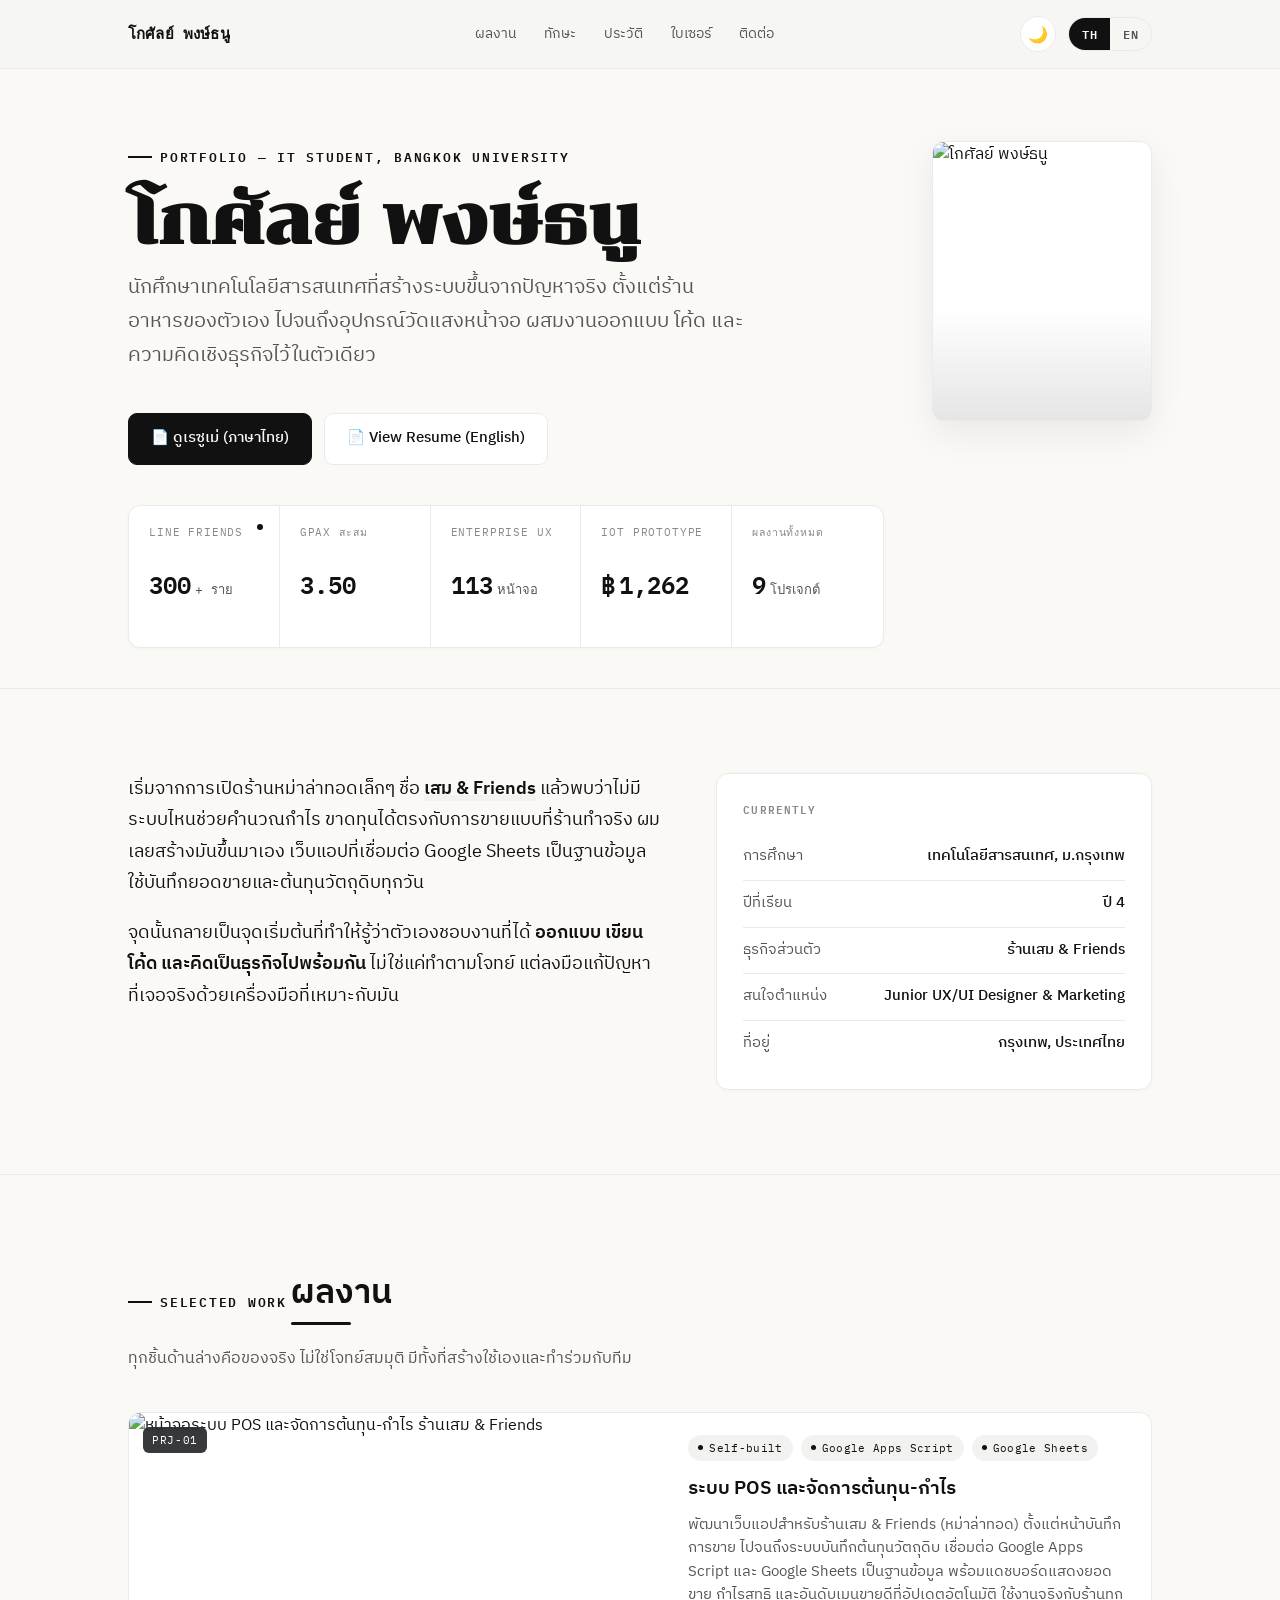
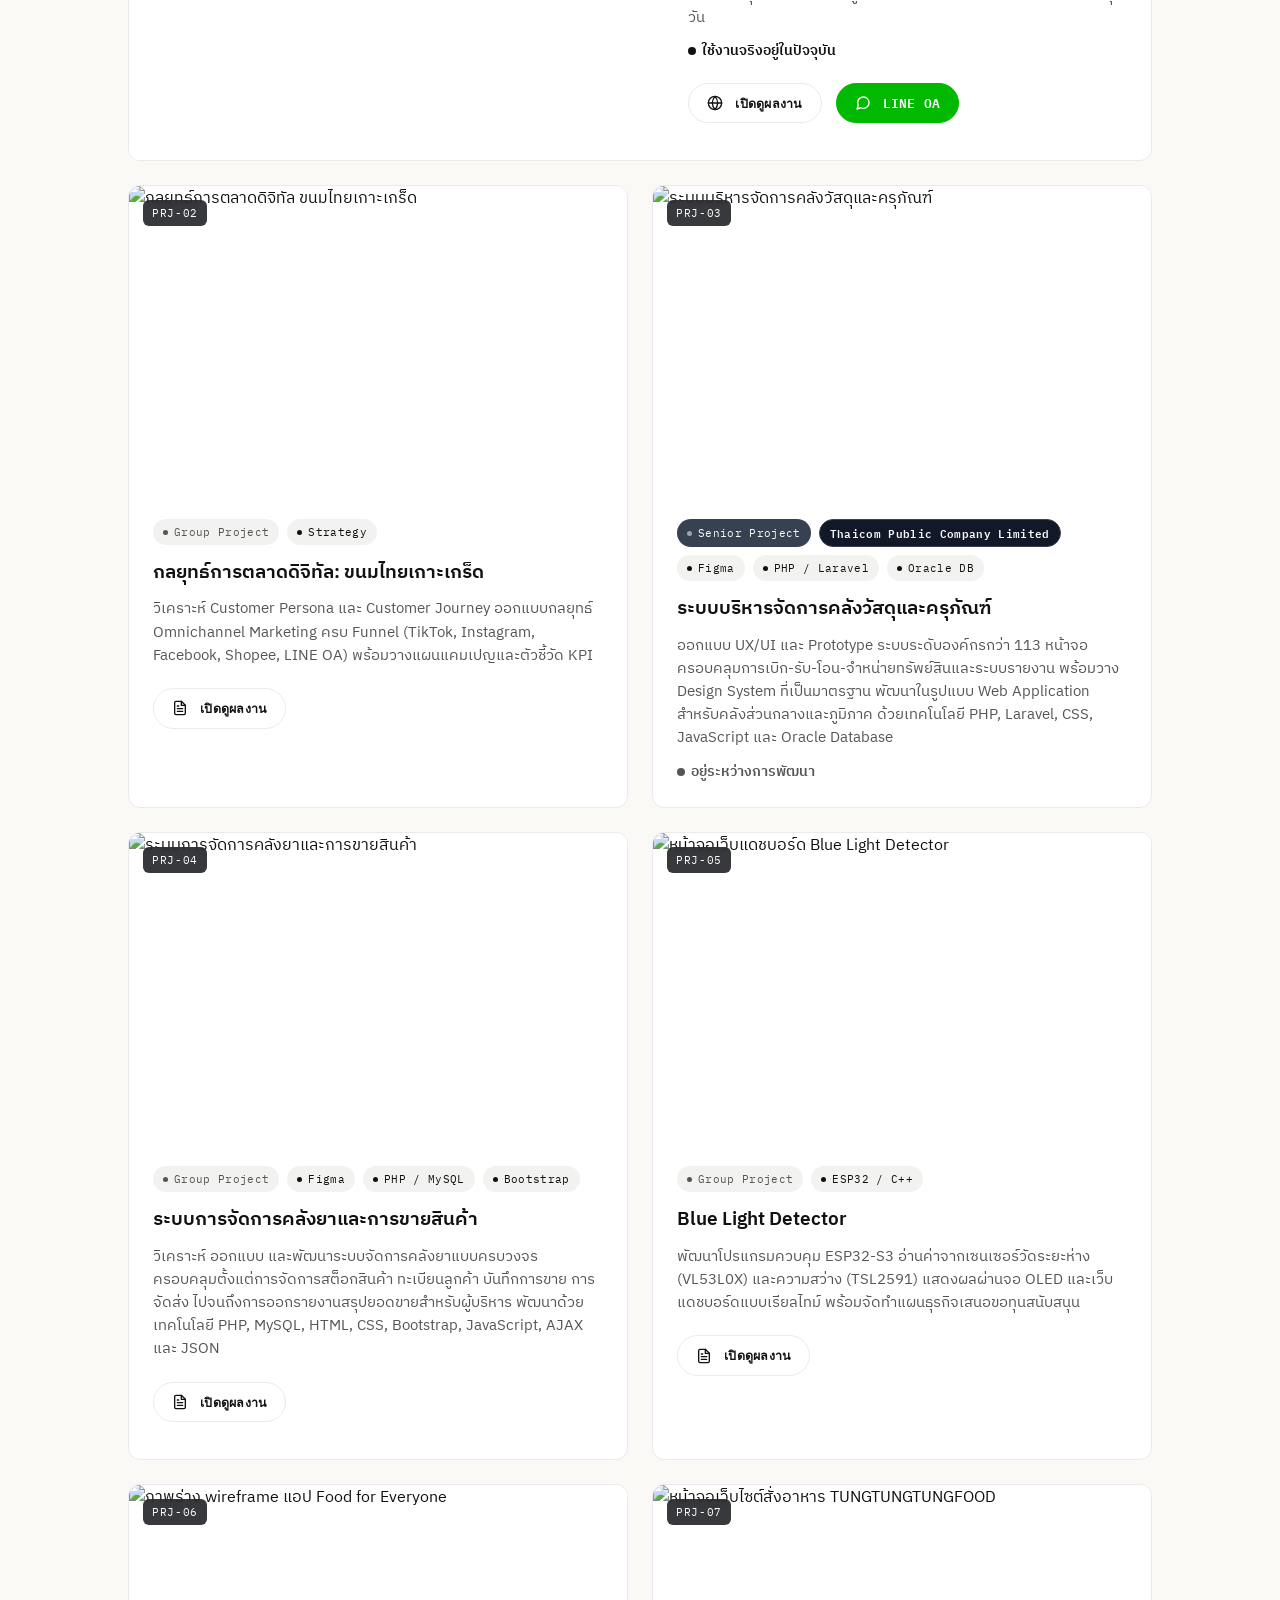
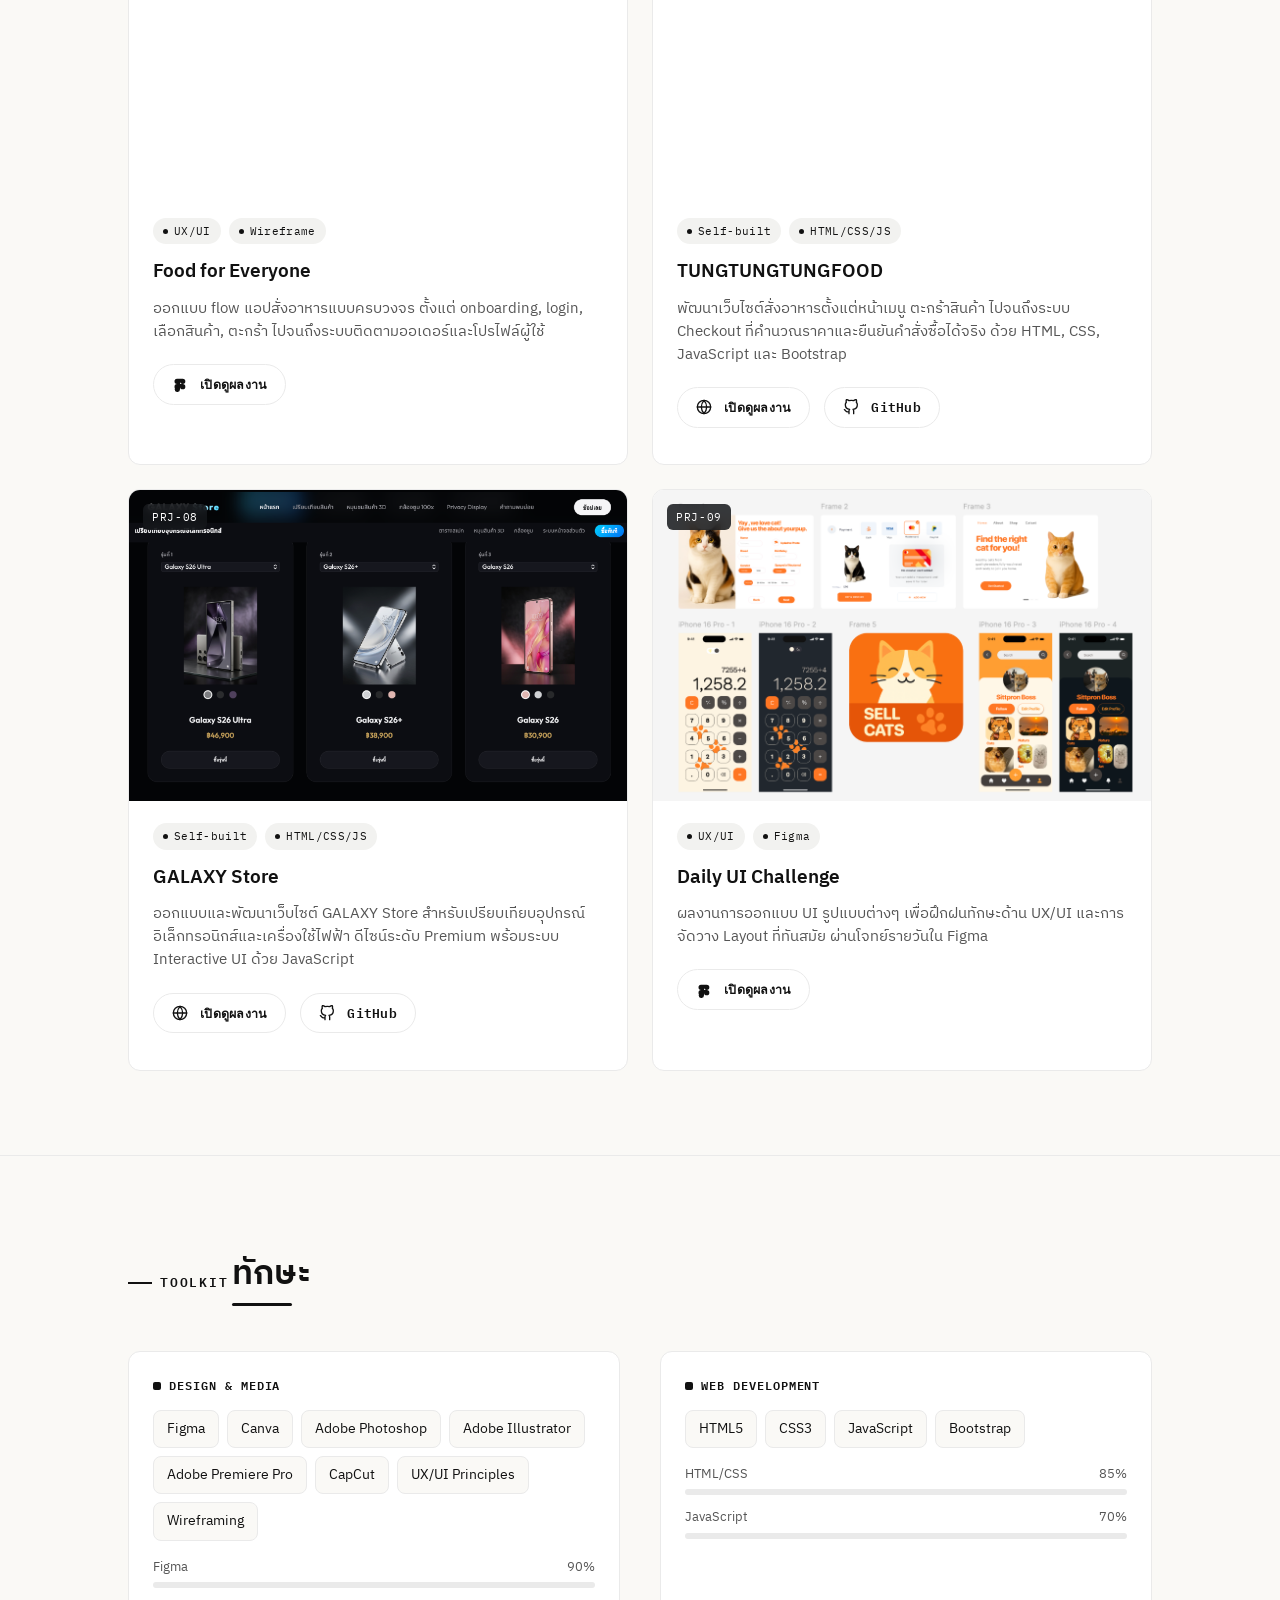
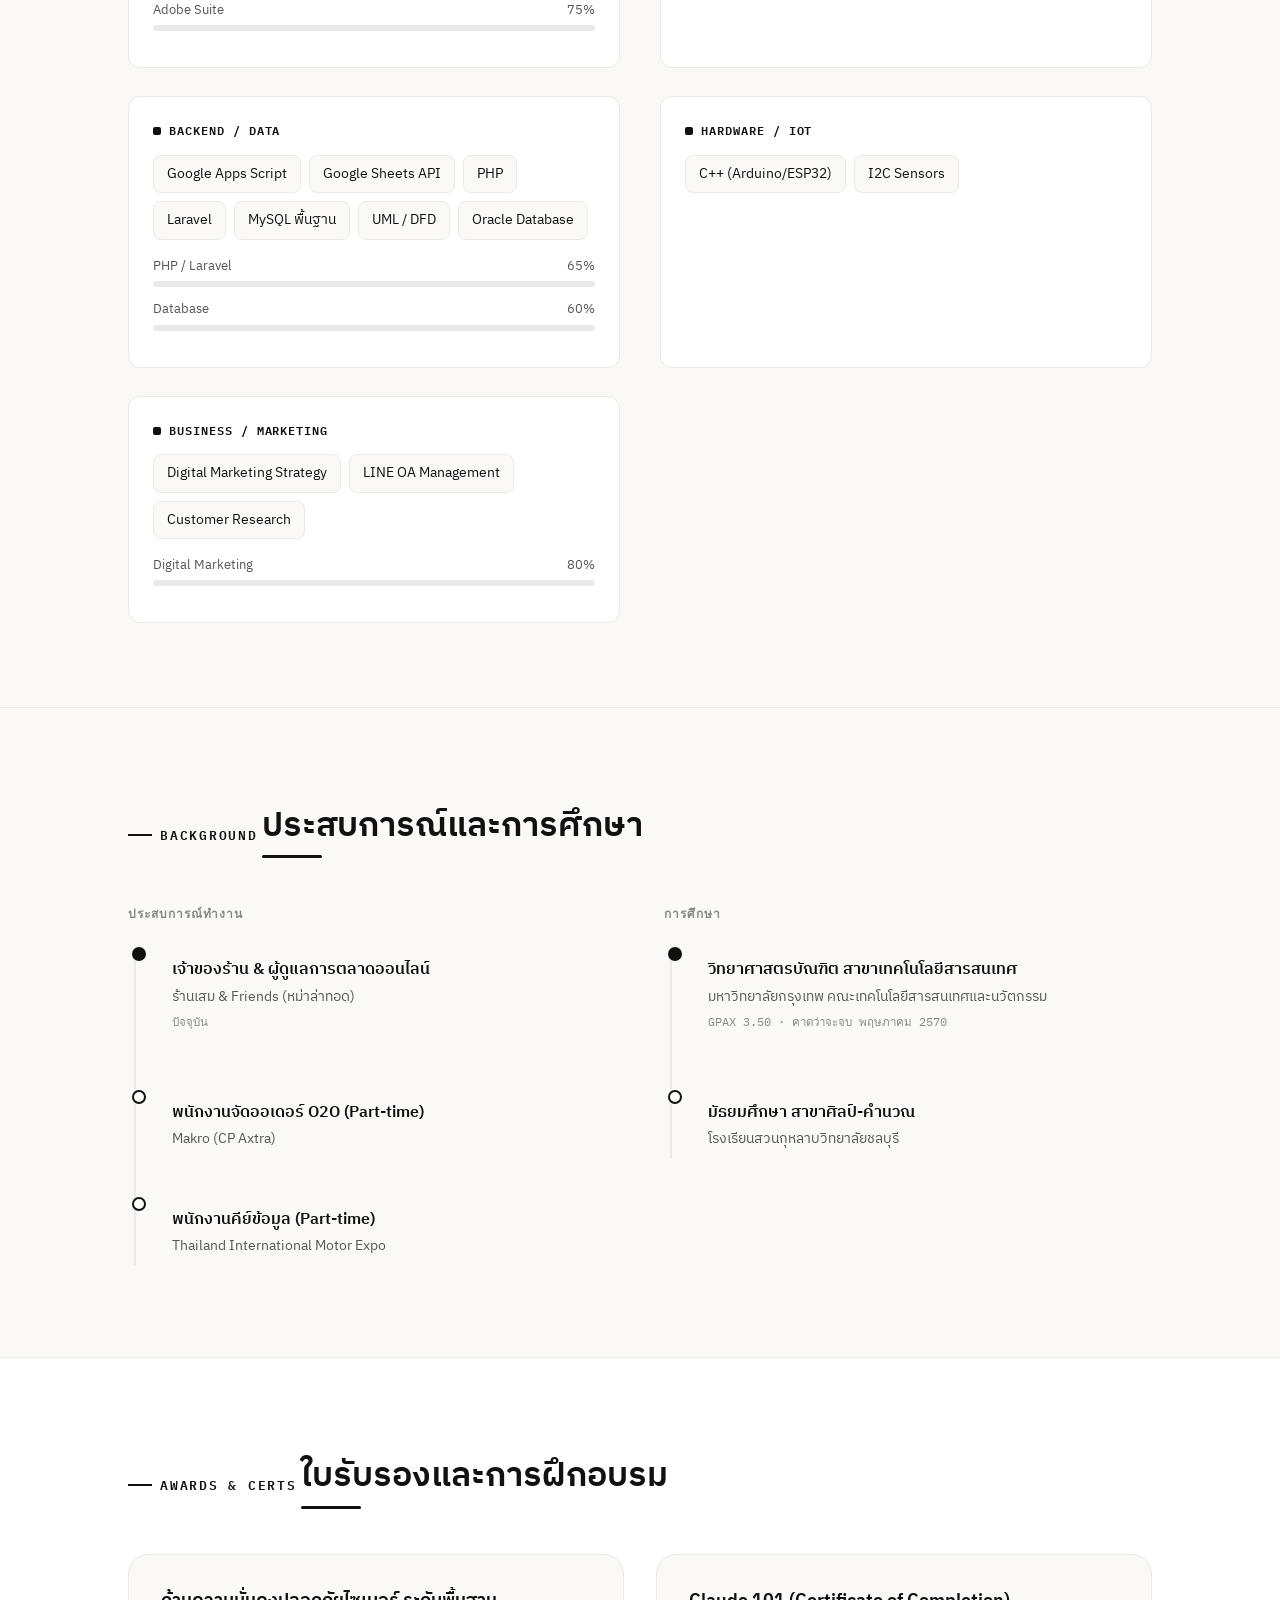
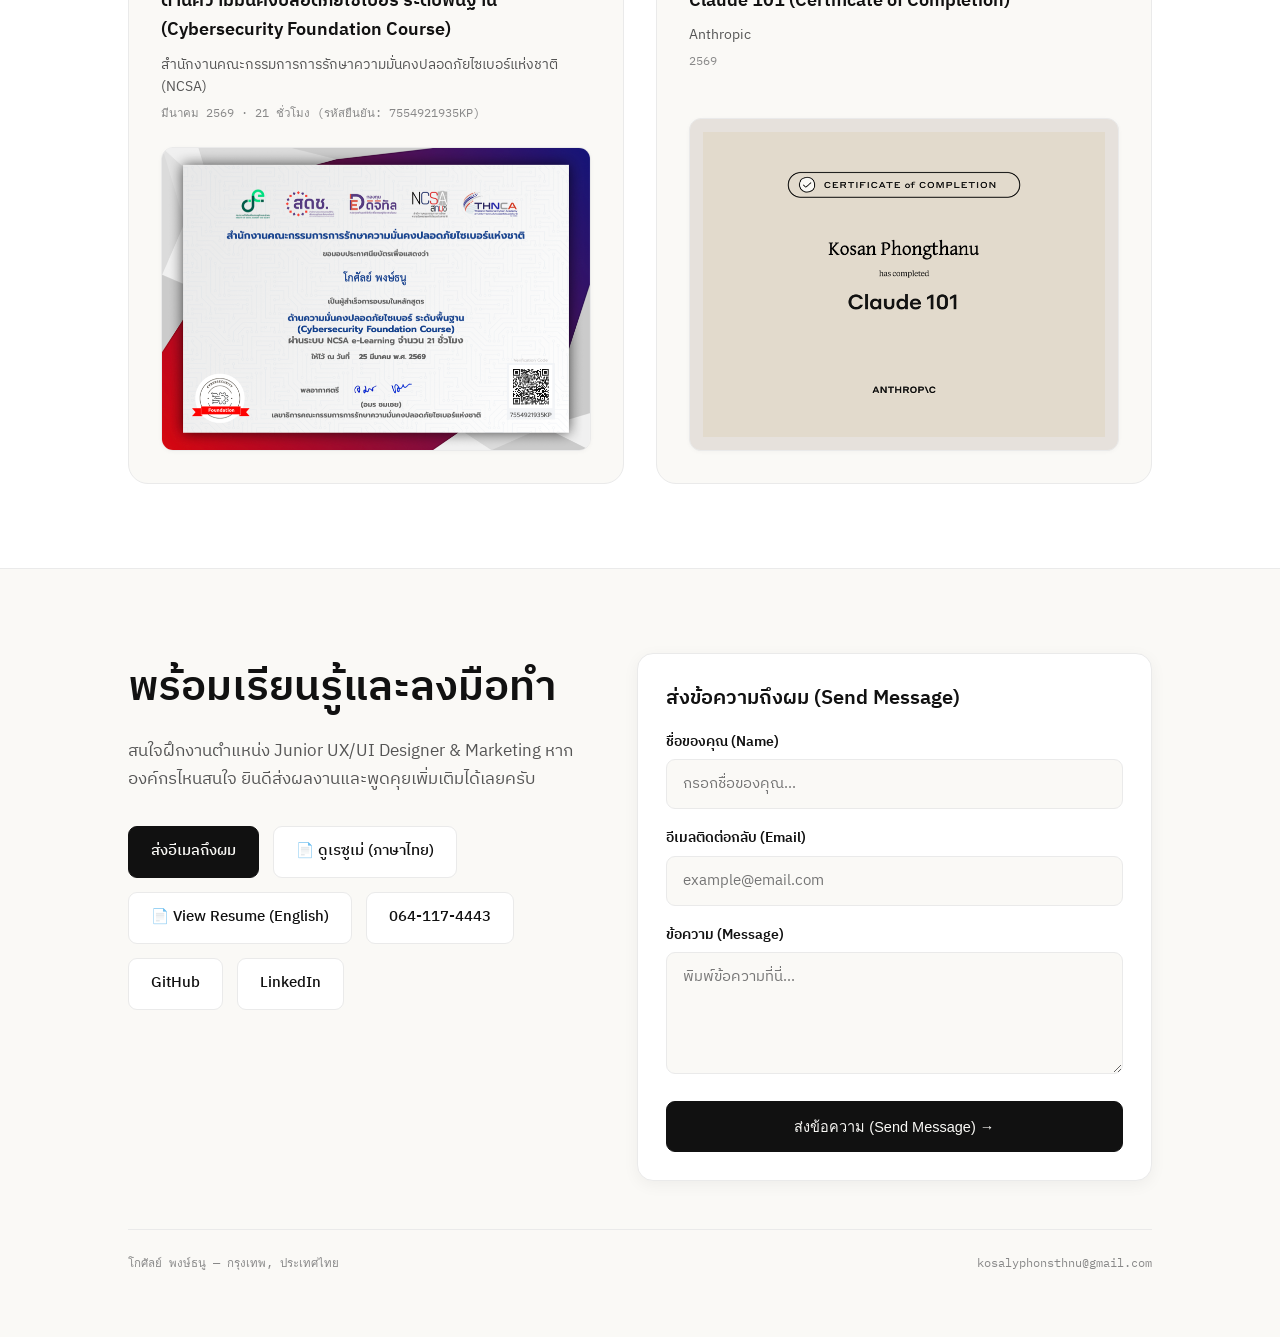
==== commit ca65fe84: "Fix counter values: Set real default values (300, 3.50, 113, 1,262, 9) in HTML and fallback formatti" ====
--- a/index.html
+++ b/index.html
@@ -408,24 +408,24 @@
           <div class="readout">
             <div class="readout-cell">
               <p class="readout-label">LINE Friends</p>
-              <p class="readout-value"><span class="counter" data-target="300">0</span><span class="unit" data-i18n="readout-line-unit">+ ราย</span></p>
+              <p class="readout-value"><span class="counter" data-target="300">300</span><span class="unit" data-i18n="readout-line-unit">+ ราย</span></p>
               <span class="readout-dot"></span>
             </div>
             <div class="readout-cell">
               <p class="readout-label" data-i18n="readout-gpax-label">GPAX สะสม</p>
-              <p class="readout-value mono"><span class="counter" data-target="3.50" data-decimal="true">0.00</span></p>
+              <p class="readout-value mono"><span class="counter" data-target="3.50" data-decimal="true">3.50</span></p>
             </div>
             <div class="readout-cell">
               <p class="readout-label">Enterprise UX</p>
-              <p class="readout-value"><span class="counter" data-target="113">0</span><span class="unit" data-i18n="readout-screens-unit">หน้าจอ</span></p>
+              <p class="readout-value"><span class="counter" data-target="113">113</span><span class="unit" data-i18n="readout-screens-unit">หน้าจอ</span></p>
             </div>
             <div class="readout-cell">
               <p class="readout-label">IoT Prototype</p>
-              <p class="readout-value">฿<span class="counter" data-target="1262">0</span></p>
+              <p class="readout-value">฿<span class="counter" data-target="1262">1,262</span></p>
             </div>
             <div class="readout-cell">
               <p class="readout-label" data-i18n="readout-projects-label">ผลงานทั้งหมด</p>
-              <p class="readout-value"><span class="counter" data-target="9">0</span><span class="unit" data-i18n="readout-projects-unit"> โปรเจกต์</span></p>
+              <p class="readout-value"><span class="counter" data-target="9">9</span><span class="unit" data-i18n="readout-projects-unit"> โปรเจกต์</span></p>
             </div>
           </div>
         </div>
@@ -1101,29 +1101,34 @@
       });
 
       // Counter Animation
+      function formatNum(num, isDecimal) {
+        if (isDecimal) return num.toFixed(2);
+        return Math.floor(num).toLocaleString('en-US');
+      }
+
       function animateCounters() {
         var counters = document.querySelectorAll('.counter');
         counters.forEach(function(counter) {
           var target = parseFloat(counter.getAttribute('data-target'));
           var isDecimal = counter.getAttribute('data-decimal') === 'true';
-          var duration = 2000;
+          var duration = 1200;
           var start = 0;
           var startTime = null;
 
           function updateCounter(currentTime) {
             if (!startTime) startTime = currentTime;
-            var progress = (currentTime - startTime) / duration;
-
+            var progress = Math.min((currentTime - startTime) / duration, 1);
+            var easeOut = 1 - Math.pow(1 - progress, 3);
+            var current = start + (target - start) * easeOut;
+            counter.textContent = formatNum(current, isDecimal);
             if (progress < 1) {
-              var easeOut = 1 - Math.pow(1 - progress, 3);
-              var current = start + (target - start) * easeOut;
-              counter.textContent = isDecimal ? current.toFixed(2) : Math.floor(current);
               requestAnimationFrame(updateCounter);
             } else {
-              counter.textContent = isDecimal ? target.toFixed(2) : target;
+              counter.textContent = formatNum(target, isDecimal);
             }
           }
 
+          counter.textContent = formatNum(target, isDecimal);
           requestAnimationFrame(updateCounter);
         });
       }
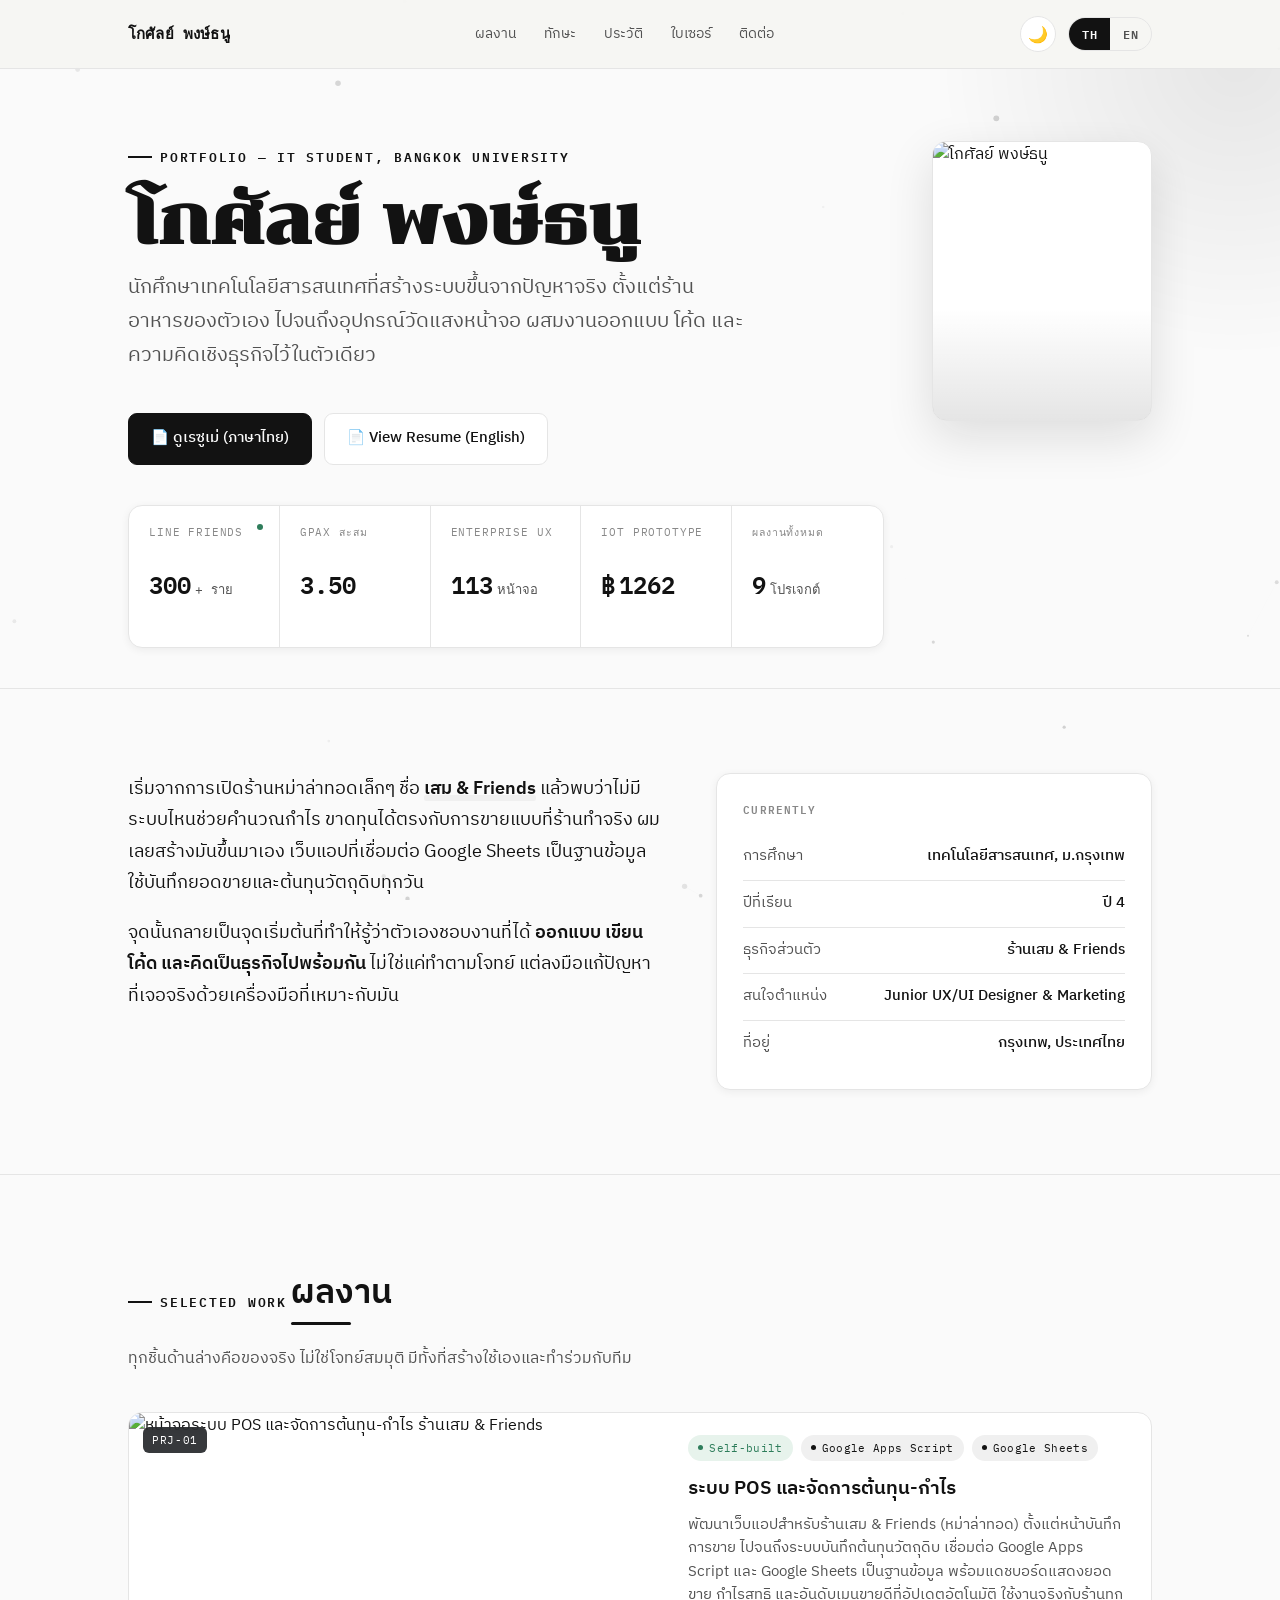
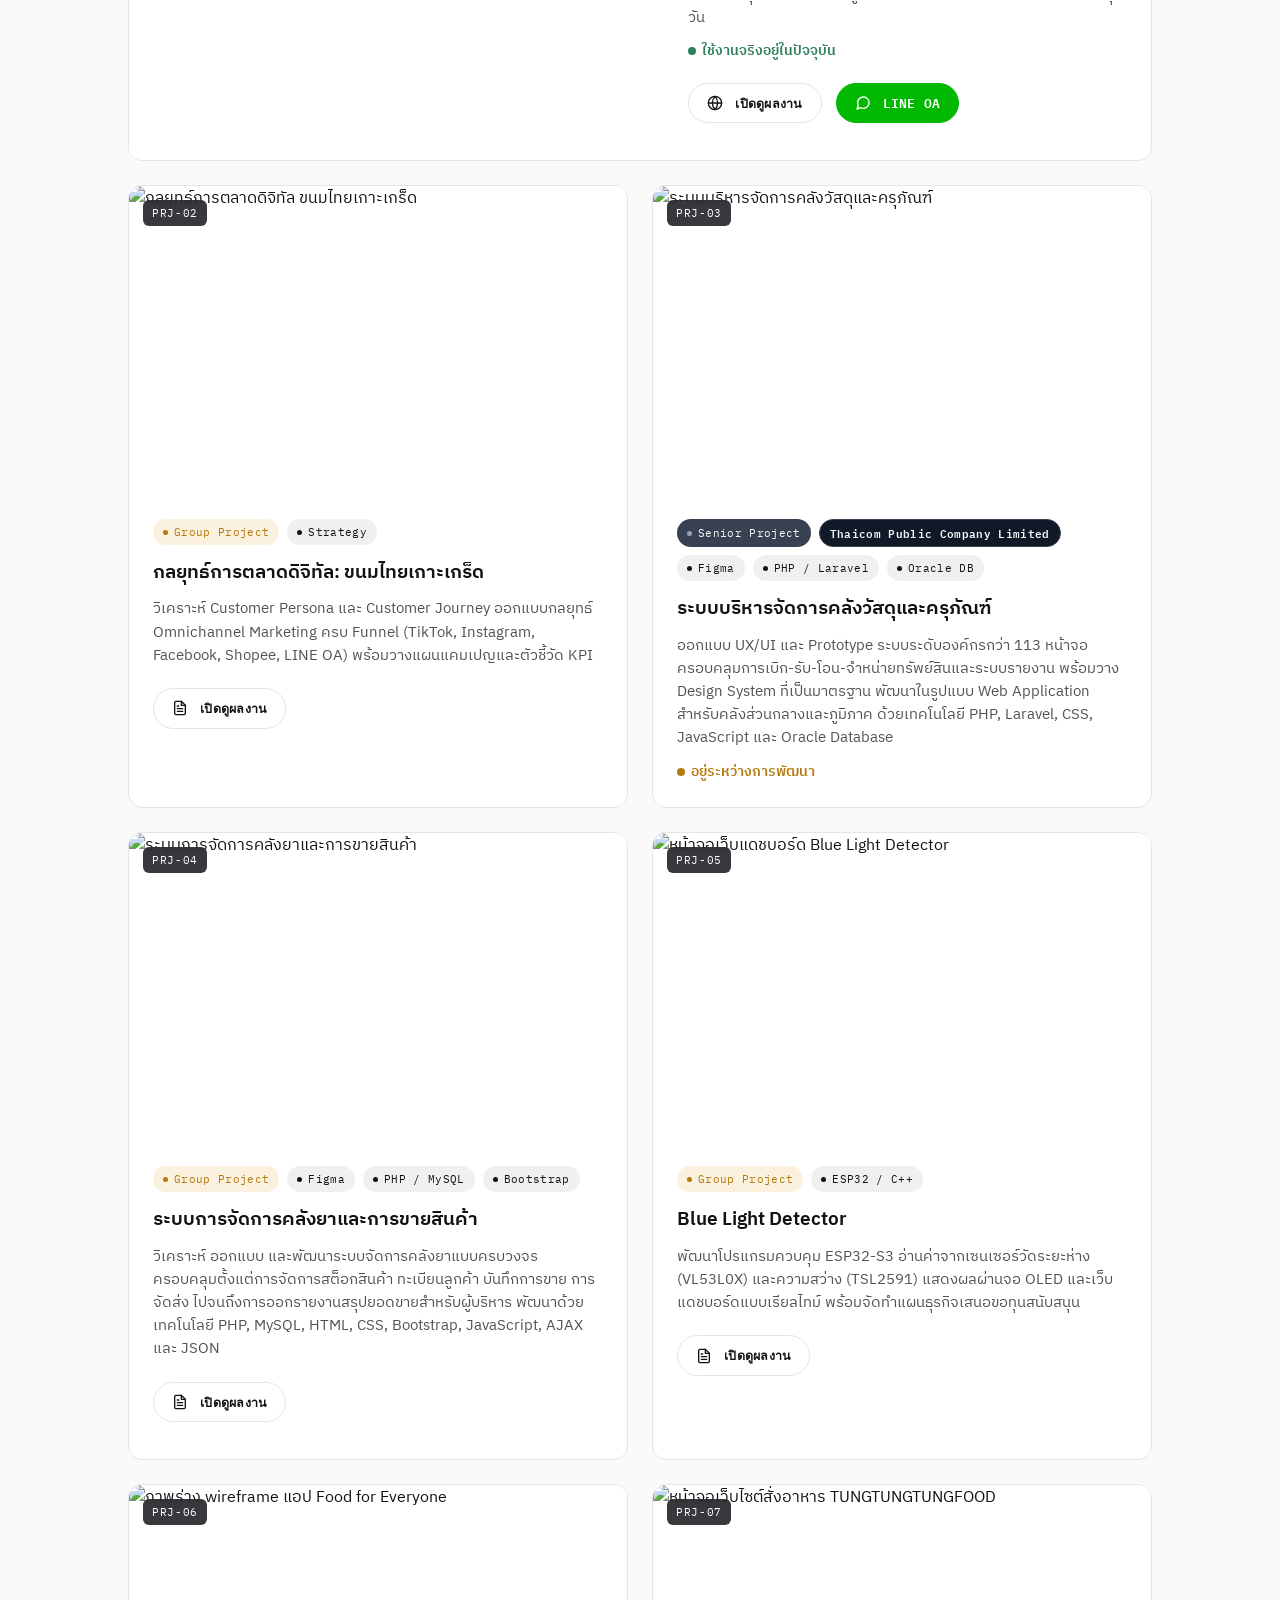
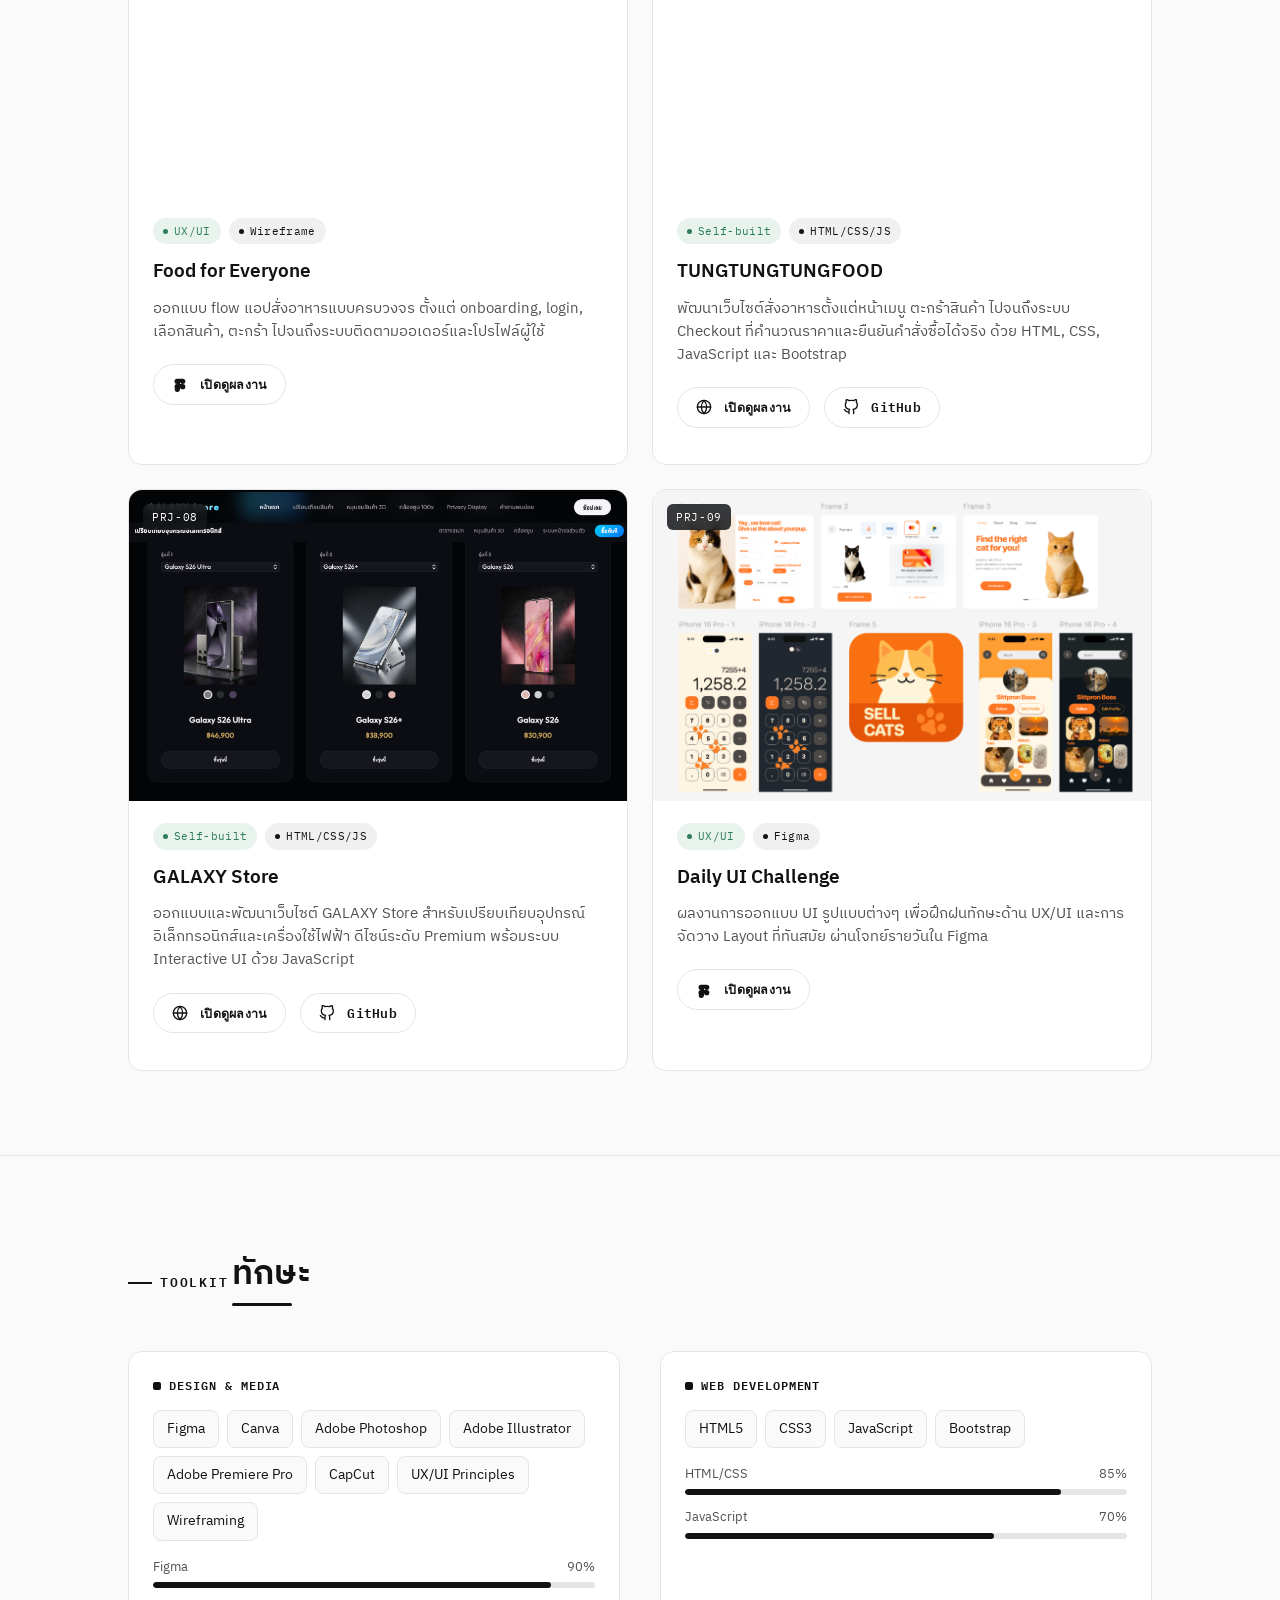
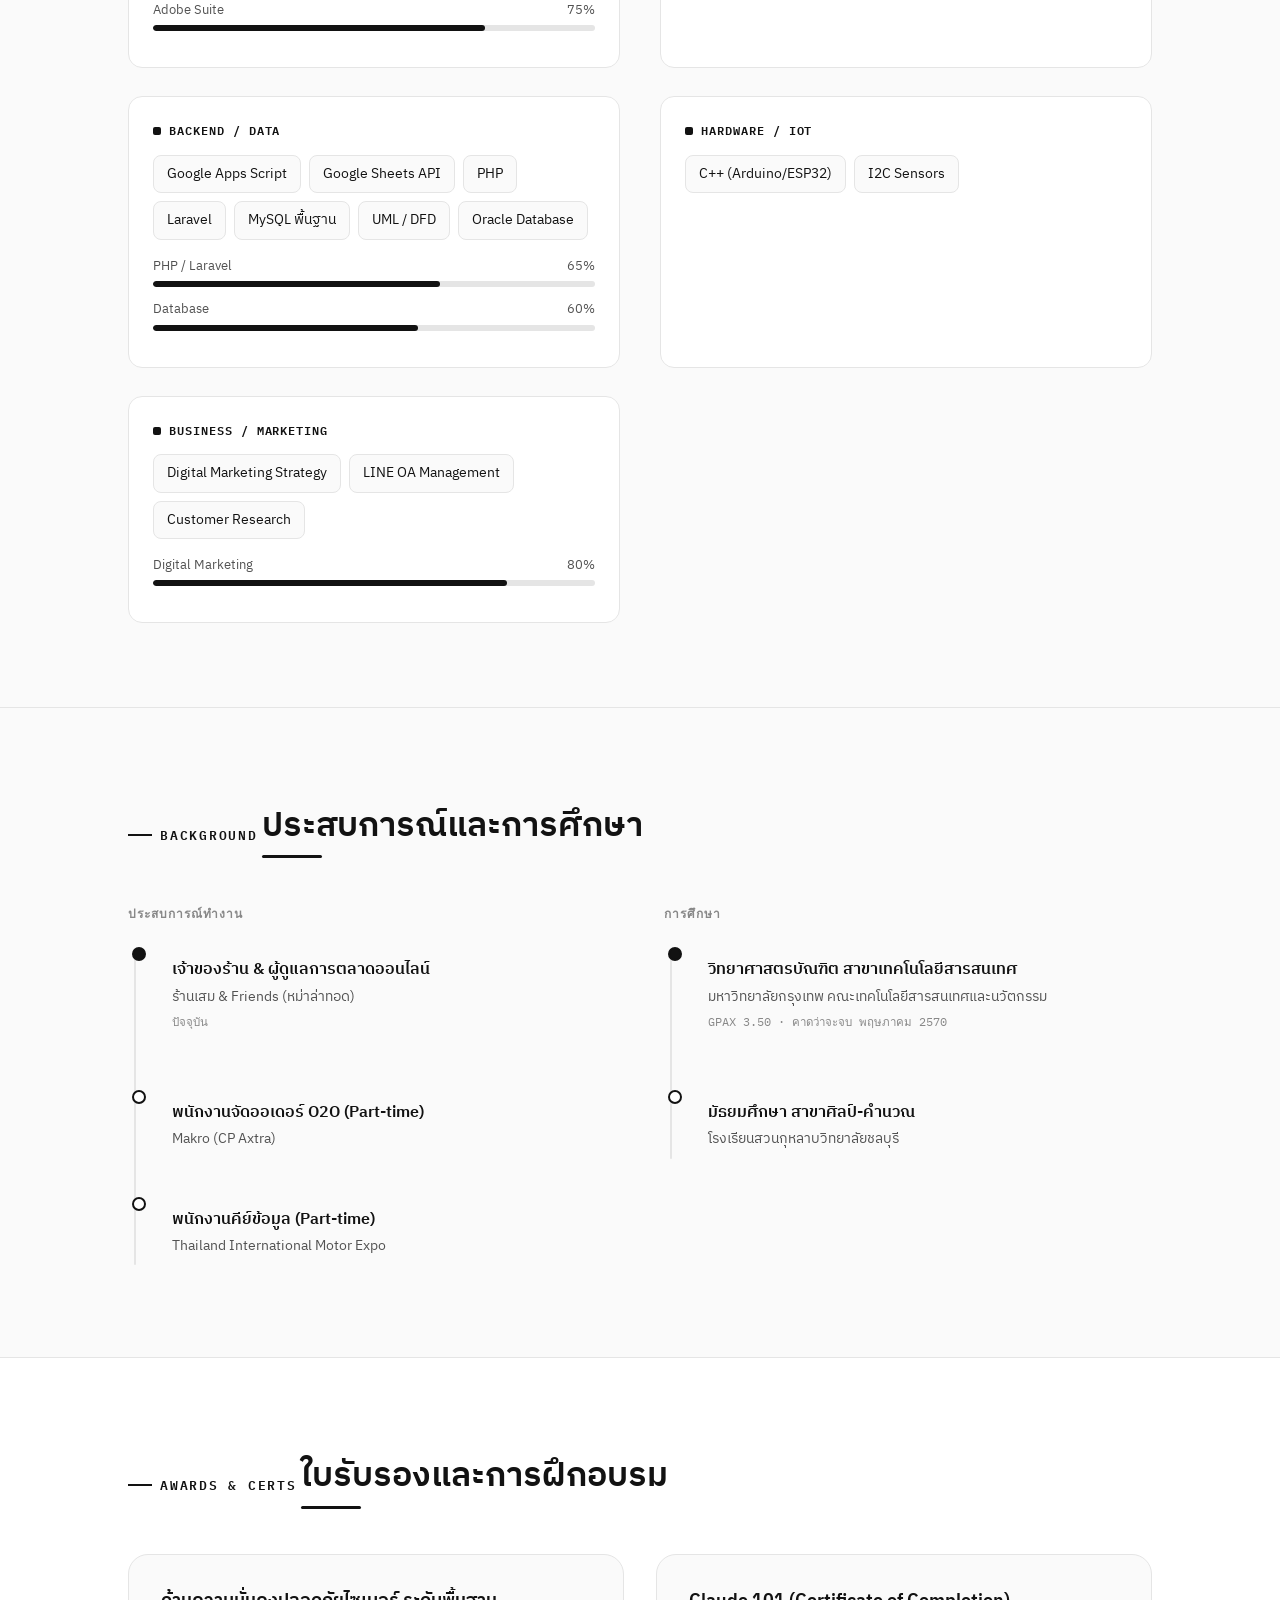
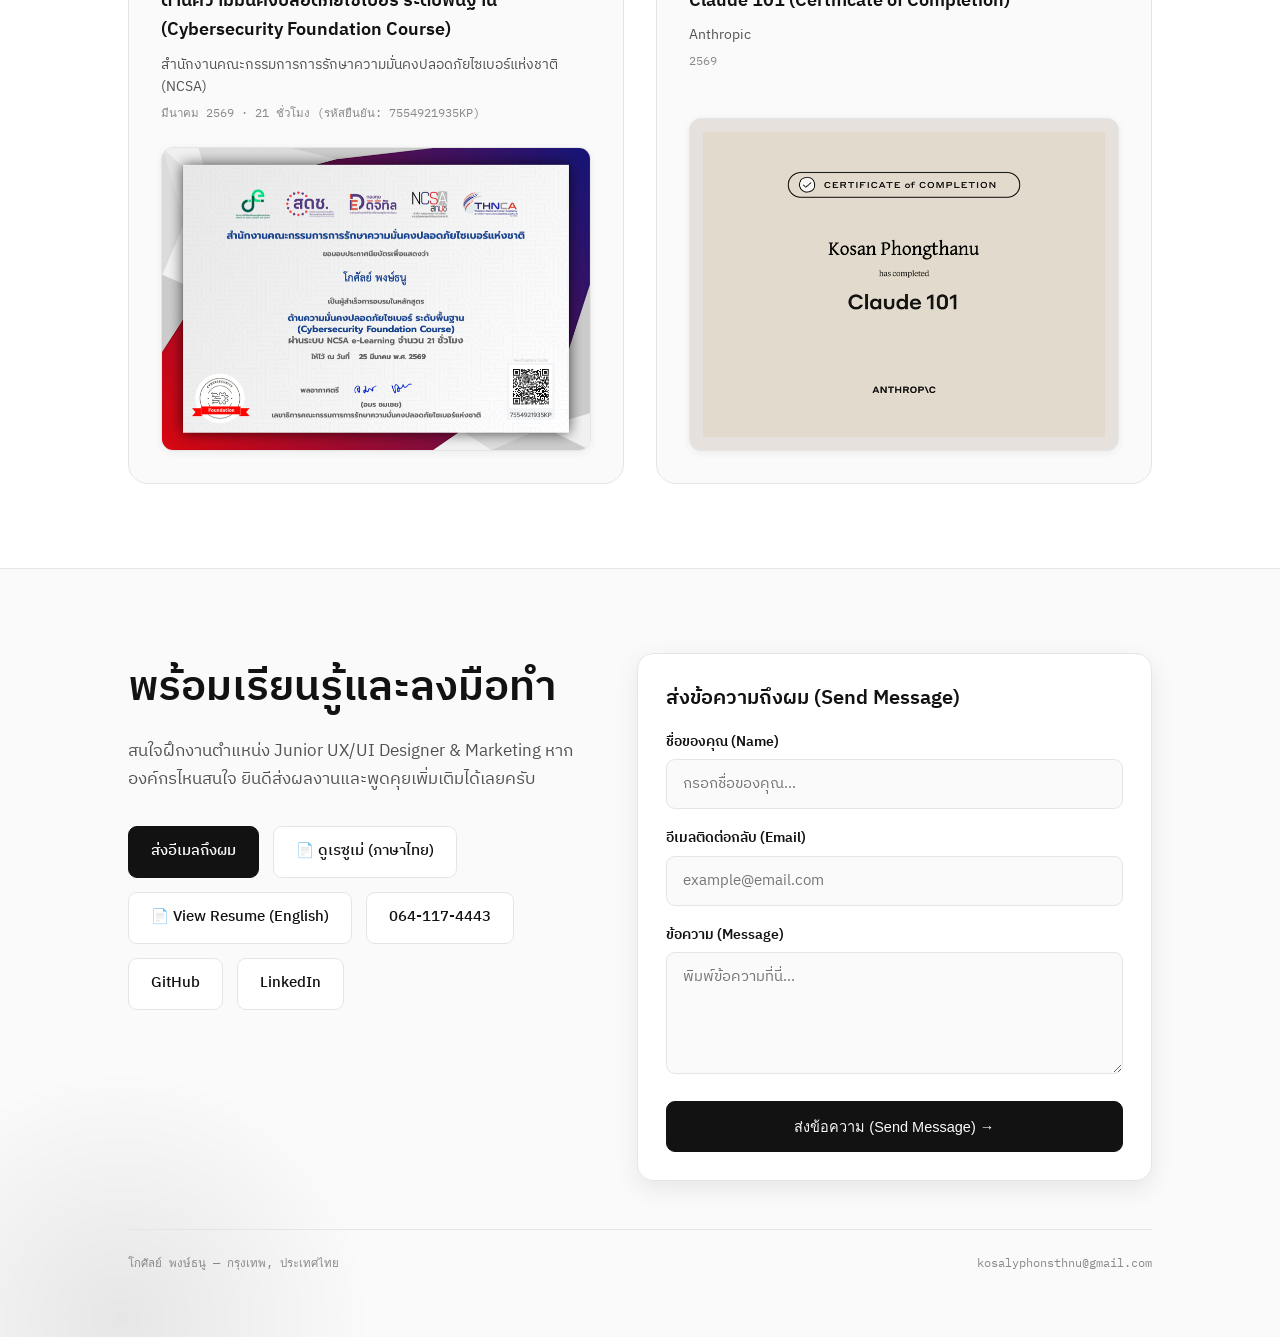
==== commit 3e74bc11: "Revert portfolio to original design: Restore smooth animations, monochrome palette, fixed TH/EN dark" ====
--- a/index.html
+++ b/index.html
@@ -20,25 +20,25 @@
   <link href="https://fonts.googleapis.com/css2?family=Chonburi&family=IBM+Plex+Mono:wght@400;500;600&family=IBM+Plex+Sans+Thai:wght@300;400;500;600;700&display=swap" rel="stylesheet">
   <style>
     :root {
-      --paper: #FAF9F6;
+      --paper: #FAFAFA;
       --surface: #FFFFFF;
-      --ink: #111111;
-      --steel: #555555;
+      --ink: #121212;
+      --steel: #525252;
       --steel-soft: #888888;
-      --line: #EAEAEA;
-      --signal: #111111;
-      --signal-soft: #F2F2F0;
-      --signal-glow: rgba(0, 0, 0, 0.05);
-      --ok: #111111;
-      --ok-soft: #F2F2F0;
-      --warn: #555555;
-      --warn-soft: #F2F2F0;
-      --radius: 12px;
+      --line: #E5E5E5;
+      --signal: #121212;
+      --signal-soft: #F0F0F0;
+      --signal-glow: rgba(0, 0, 0, 0.08);
+      --ok: #2E7D5B;
+      --ok-soft: #E7F3EC;
+      --warn: #B5790E;
+      --warn-soft: #FBF1DF;
+      --radius: 14px;
       --max: 1080px;
-      --shadow-sm: 0 1px 4px rgba(0, 0, 0, 0.03);
-      --shadow-md: 0 4px 16px rgba(0, 0, 0, 0.05);
-      --shadow-lg: 0 12px 36px rgba(0, 0, 0, 0.07);
-      --shadow-xl: 0 20px 48px rgba(0, 0, 0, 0.09);
+      --shadow-sm: 0 2px 8px rgba(18, 18, 18, 0.06);
+      --shadow-md: 0 8px 24px rgba(18, 18, 18, 0.08);
+      --shadow-lg: 0 16px 48px rgba(18, 18, 18, 0.12);
+      --shadow-xl: 0 24px 64px rgba(18, 18, 18, 0.16);
       --transition-fast: 0.15s cubic-bezier(0.4, 0, 0.2, 1);
       --transition-base: 0.3s cubic-bezier(0.4, 0, 0.2, 1);
       --transition-slow: 0.5s cubic-bezier(0.4, 0, 0.2, 1);
@@ -46,23 +46,23 @@
     }
 
     [data-theme="dark"] {
-      --paper: #050505;
-      --surface: #0D0D0E;
+      --paper: #0A0A0C;
+      --surface: #141416;
       --ink: #F5F5F7;
-      --steel: #999999;
-      --steel-soft: #666666;
-      --line: #1F1F22;
+      --steel: #A1A1AA;
+      --steel-soft: #71717A;
+      --line: #27272A;
       --signal: #FFFFFF;
-      --signal-soft: rgba(255, 255, 255, 0.06);
-      --signal-glow: rgba(255, 255, 255, 0.12);
-      --ok: #FFFFFF;
-      --ok-soft: rgba(255, 255, 255, 0.08);
-      --warn: #CCCCCC;
-      --warn-soft: rgba(255, 255, 255, 0.08);
-      --shadow-sm: 0 2px 8px rgba(0, 0, 0, 0.4);
-      --shadow-md: 0 8px 24px rgba(0, 0, 0, 0.5);
-      --shadow-lg: 0 16px 48px rgba(0, 0, 0, 0.6);
-      --shadow-xl: 0 24px 64px rgba(0, 0, 0, 0.7);
+      --signal-soft: rgba(255, 255, 255, 0.08);
+      --signal-glow: rgba(255, 255, 255, 0.15);
+      --ok: #4ADE80;
+      --ok-soft: rgba(46, 125, 91, 0.15);
+      --warn: #FBBF24;
+      --warn-soft: rgba(181, 121, 14, 0.15);
+      --shadow-sm: 0 2px 8px rgba(0, 0, 0, 0.3);
+      --shadow-md: 0 8px 24px rgba(0, 0, 0, 0.4);
+      --shadow-lg: 0 16px 48px rgba(0, 0, 0, 0.5);
+      --shadow-xl: 0 24px 64px rgba(0, 0, 0, 0.6);
     }
 
     * { box-sizing: border-box; }
@@ -115,10 +115,15 @@
 
     /* Hero */
     .hero { padding: 72px 0 40px; position: relative; overflow: hidden; }
+    .hero::before { content: ''; position: absolute; top: -50%; right: -20%; width: 600px; height: 600px; background: radial-gradient(circle, var(--signal-glow) 0%, transparent 70%); pointer-events: none; animation: float 8s ease-in-out infinite; }
+    @keyframes float { 0%, 100% { transform: translate(0, 0) scale(1); } 33% { transform: translate(-30px, -20px) scale(1.05); } 66% { transform: translate(20px, 10px) scale(0.95); } }
     .eyebrow { font-family: 'IBM Plex Mono', monospace; font-size: 12.5px; letter-spacing: 0.14em; text-transform: uppercase; color: var(--signal); font-weight: 600; margin: 0 0 18px; display: inline-flex; align-items: center; gap: 8px; }
-    .eyebrow::before { content: ''; width: 24px; height: 2px; background: var(--signal); display: inline-block; }
+    .eyebrow::before { content: ''; width: 24px; height: 2px; background: var(--signal); display: inline-block; animation: expandLine 2s ease-in-out infinite; }
+    @keyframes expandLine { 0%, 100% { width: 24px; } 50% { width: 40px; } }
     .hero-inner { display: grid; grid-template-columns: 1fr auto; gap: 48px; align-items: flex-start; position: relative; z-index: 1; }
     .hero-name { font-size: clamp(40px, 7vw, 68px); line-height: 1.05; margin: 0 0 14px; color: var(--ink); position: relative; }
+    .hero-name .char { display: inline-block; opacity: 0; transform: translateY(20px); animation: charReveal 0.5s ease forwards; }
+    @keyframes charReveal { to { opacity: 1; transform: translateY(0); } }
     .hero-sub { font-size: clamp(17px, 2.4vw, 20px); color: var(--steel); max-width: 620px; margin: 0 0 40px; font-weight: 400; line-height: 1.7; }
     .hero-photo { width: 220px; height: 280px; border-radius: var(--radius); overflow: hidden; border: 1px solid var(--line); flex-shrink: 0; background: var(--surface); box-shadow: var(--shadow-lg); position: relative; transition: transform var(--transition-slow), box-shadow var(--transition-slow); }
     .hero-photo:hover { transform: translateY(-8px) rotate(2deg); box-shadow: var(--shadow-xl); }
@@ -259,6 +264,7 @@
 
     /* Contact */
     .contact { padding: 84px 0 64px; text-align: left; position: relative; overflow: hidden; }
+    .contact::before { content: ''; position: absolute; bottom: -30%; left: -10%; width: 500px; height: 500px; background: radial-gradient(circle, var(--signal-glow) 0%, transparent 70%); pointer-events: none; animation: float 10s ease-in-out infinite reverse; }
     .contact-grid { display: grid; grid-template-columns: 1fr 1.1fr; gap: 40px; align-items: start; margin-bottom: 48px; position: relative; z-index: 1; }
     .contact-form-card { background: var(--surface); border: 1px solid var(--line); border-radius: 16px; padding: 28px; box-shadow: var(--shadow-md); transition: all var(--transition-base); text-align: left; }
     .contact-form-card:hover { border-color: var(--signal); box-shadow: var(--shadow-lg); }
@@ -305,14 +311,20 @@
       .contact-grid { grid-template-columns: 1fr; gap: 28px; }
     }
 
-    /* Scroll Animations - Safe & Reliable */
-    .fade-up, .fade-left, .fade-right, .scale-in { opacity: 1; transform: none; transition: opacity 0.6s ease-out, transform 0.6s ease-out; }
-    .fade-up.visible, .fade-left.visible, .fade-right.visible, .scale-in.visible { opacity: 1; transform: none; }
-    .stagger-1 { transition-delay: 0.05s; }
-    .stagger-2 { transition-delay: 0.1s; }
-    .stagger-3 { transition-delay: 0.15s; }
-    .stagger-4 { transition-delay: 0.2s; }
-    .stagger-5 { transition-delay: 0.25s; }
+    /* Scroll Animations */
+    .fade-up { opacity: 0; transform: translateY(40px); transition: opacity 0.8s ease-out, transform 0.8s ease-out; }
+    .fade-up.visible { opacity: 1; transform: translateY(0); }
+    .fade-left { opacity: 0; transform: translateX(-40px); transition: opacity 0.8s ease-out, transform 0.8s ease-out; }
+    .fade-left.visible { opacity: 1; transform: translateX(0); }
+    .fade-right { opacity: 0; transform: translateX(40px); transition: opacity 0.8s ease-out, transform 0.8s ease-out; }
+    .fade-right.visible { opacity: 1; transform: translateX(0); }
+    .scale-in { opacity: 0; transform: scale(0.9); transition: opacity 0.6s ease-out, transform 0.6s ease-out; }
+    .scale-in.visible { opacity: 1; transform: scale(1); }
+    .stagger-1 { transition-delay: 0.1s; }
+    .stagger-2 { transition-delay: 0.2s; }
+    .stagger-3 { transition-delay: 0.3s; }
+    .stagger-4 { transition-delay: 0.4s; }
+    .stagger-5 { transition-delay: 0.5s; }
 
     /* Back to Top */
     .back-to-top { position: fixed; bottom: 30px; right: 30px; width: 48px; height: 48px; border-radius: 50%; background: var(--ink); color: #fff; display: flex; align-items: center; justify-content: center; border: none; cursor: pointer; opacity: 0; visibility: hidden; transform: translateY(20px); transition: all var(--transition-base); z-index: 100; box-shadow: var(--shadow-md); font-size: 20px; }
@@ -373,6 +385,7 @@
 <body>
 
   <div class="scroll-progress" id="scrollProgress"></div>
+  <canvas id="particle-canvas"></canvas>
 
   <nav class="nav">
     <div class="nav-inner">
@@ -1101,34 +1114,29 @@
       });
 
       // Counter Animation
-      function formatNum(num, isDecimal) {
-        if (isDecimal) return num.toFixed(2);
-        return Math.floor(num).toLocaleString('en-US');
-      }
-
       function animateCounters() {
         var counters = document.querySelectorAll('.counter');
         counters.forEach(function(counter) {
           var target = parseFloat(counter.getAttribute('data-target'));
           var isDecimal = counter.getAttribute('data-decimal') === 'true';
-          var duration = 1200;
+          var duration = 2000;
           var start = 0;
           var startTime = null;
 
           function updateCounter(currentTime) {
             if (!startTime) startTime = currentTime;
-            var progress = Math.min((currentTime - startTime) / duration, 1);
-            var easeOut = 1 - Math.pow(1 - progress, 3);
-            var current = start + (target - start) * easeOut;
-            counter.textContent = formatNum(current, isDecimal);
+            var progress = (currentTime - startTime) / duration;
+
             if (progress < 1) {
+              var easeOut = 1 - Math.pow(1 - progress, 3);
+              var current = start + (target - start) * easeOut;
+              counter.textContent = isDecimal ? current.toFixed(2) : Math.floor(current);
               requestAnimationFrame(updateCounter);
             } else {
-              counter.textContent = formatNum(target, isDecimal);
+              counter.textContent = isDecimal ? target.toFixed(2) : target;
             }
           }
 
-          counter.textContent = formatNum(target, isDecimal);
           requestAnimationFrame(updateCounter);
         });
       }
@@ -1168,9 +1176,10 @@
         });
       }, observerOptions);
 
-      // Trigger initial animations
-      animateCounters();
-      animateSkillBars();
+      var animatableElements = document.querySelectorAll('.fade-up, .fade-left, .fade-right, .scale-in, .hero-inner');
+      animatableElements.forEach(function(el) {
+        observer.observe(el);
+      });
 
       // Also observe skills section for skill bars
       var skillsSection = document.getElementById('skills');
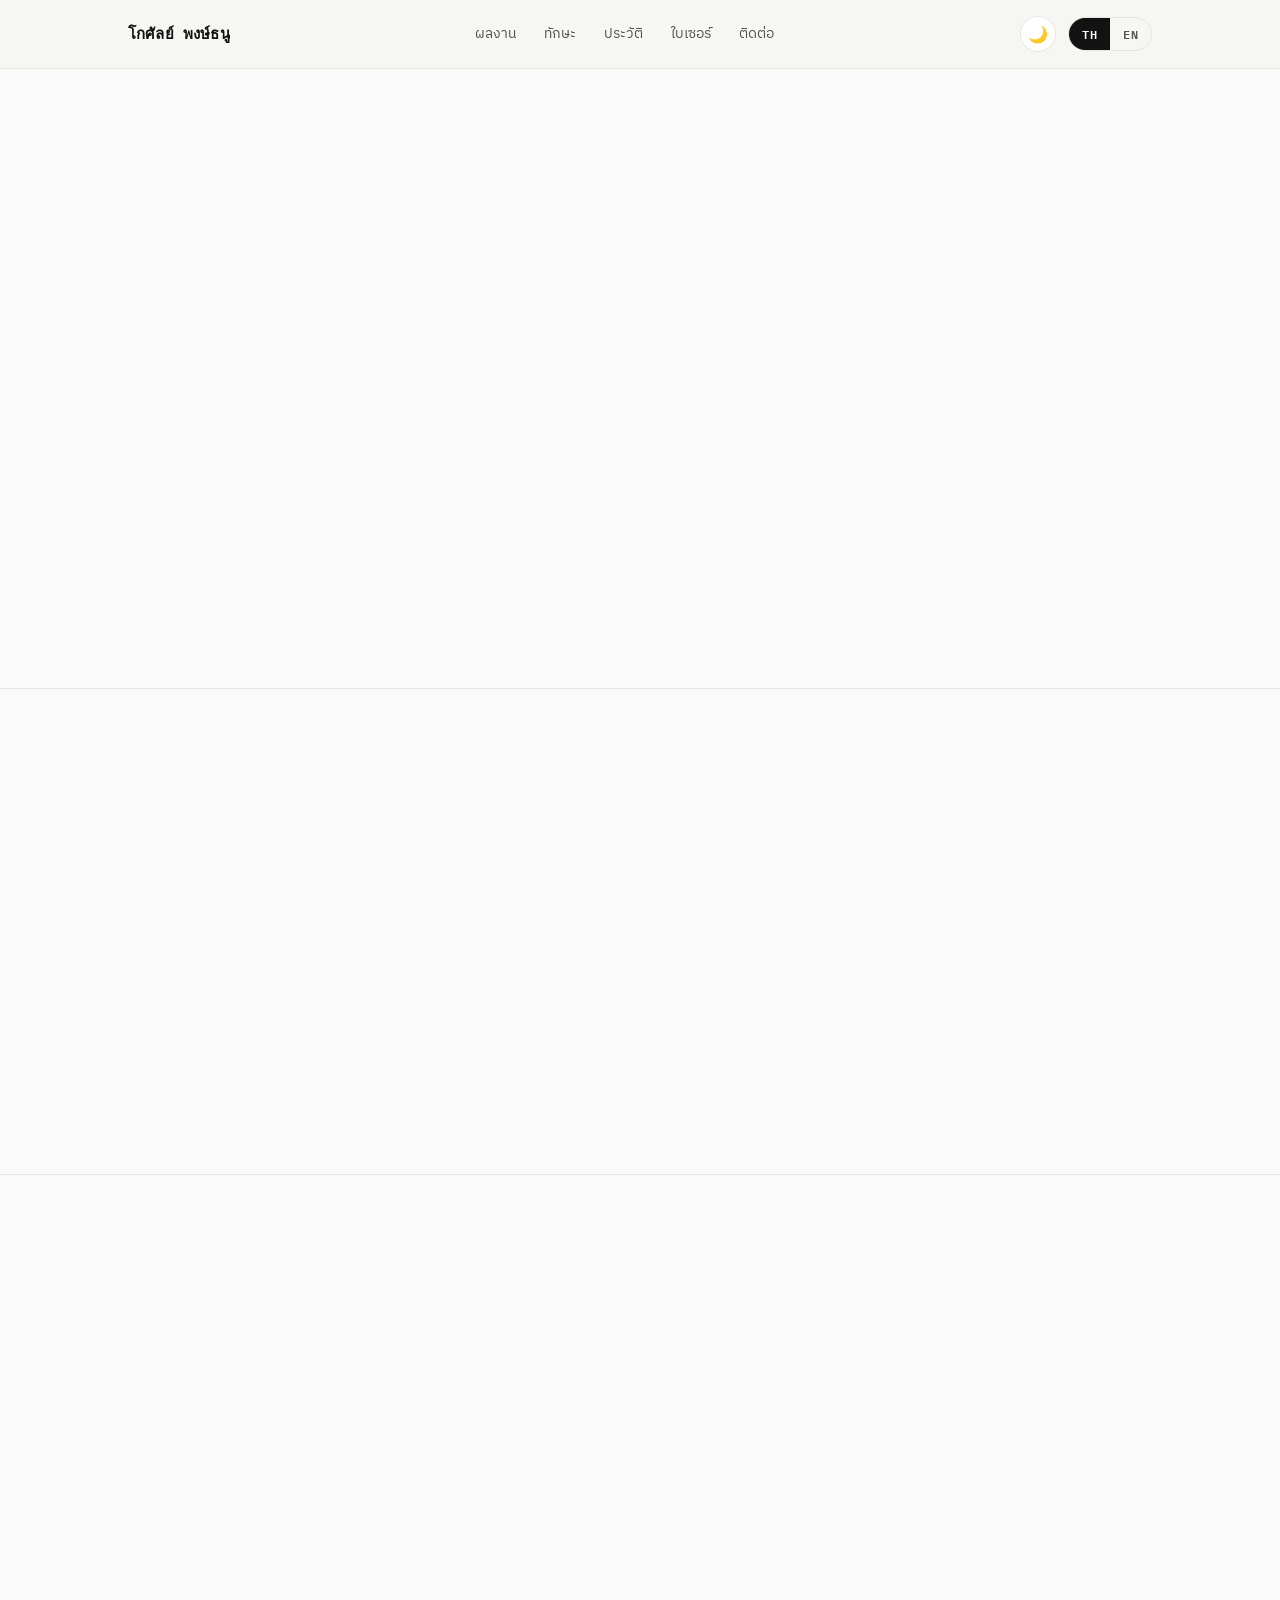
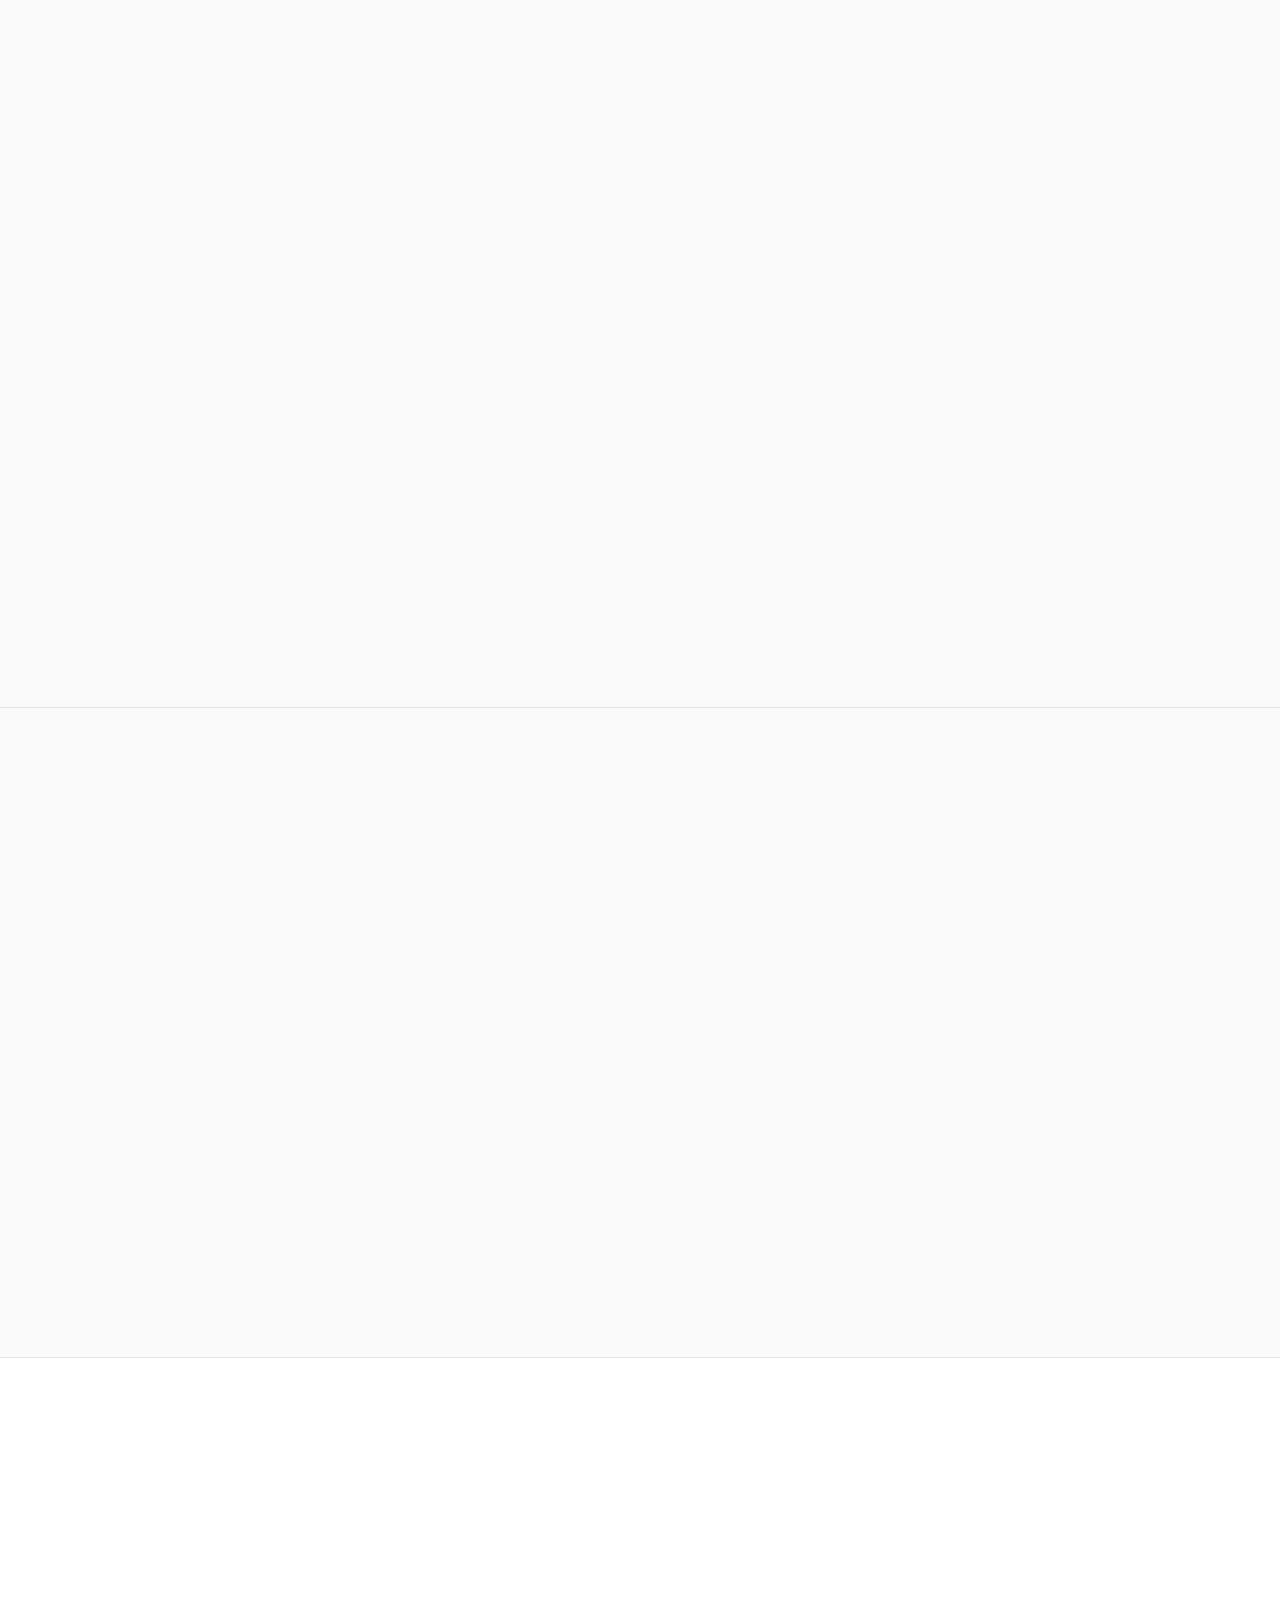
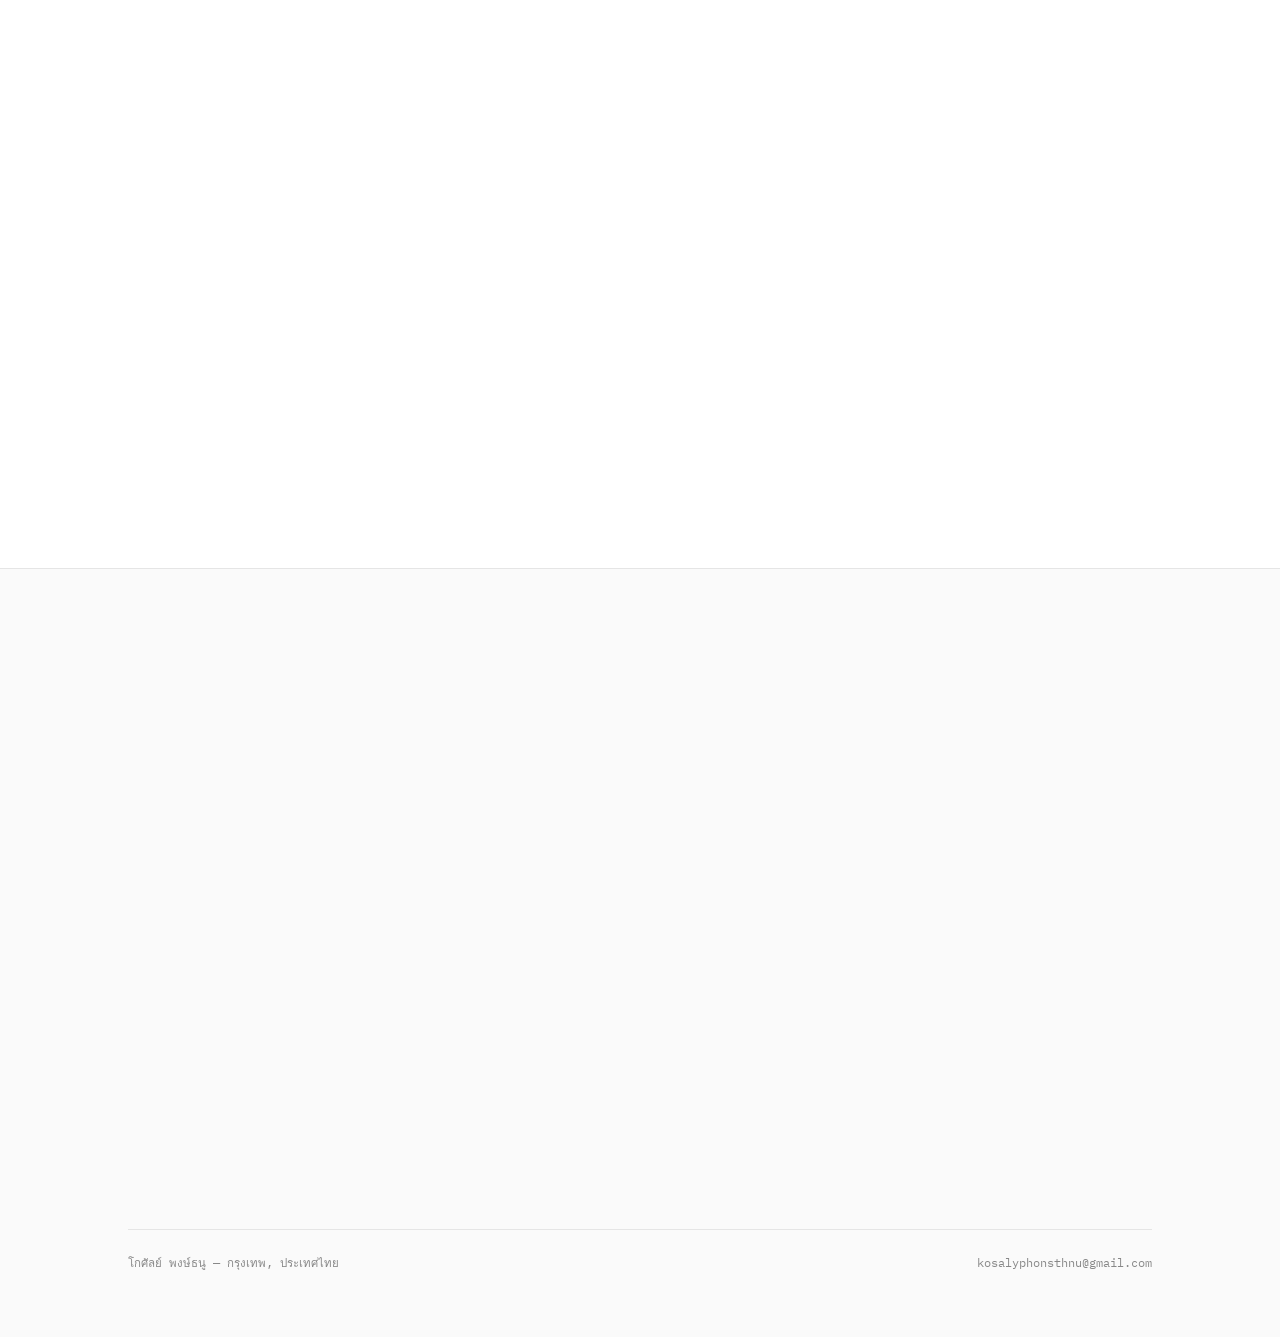
==== commit e5eee93e: "UX Cleanup: Remove background particle canvas, remove text typing reveal delay, and remove duplicate" ====
--- a/index.html
+++ b/index.html
@@ -115,15 +115,10 @@
 
     /* Hero */
     .hero { padding: 72px 0 40px; position: relative; overflow: hidden; }
-    .hero::before { content: ''; position: absolute; top: -50%; right: -20%; width: 600px; height: 600px; background: radial-gradient(circle, var(--signal-glow) 0%, transparent 70%); pointer-events: none; animation: float 8s ease-in-out infinite; }
-    @keyframes float { 0%, 100% { transform: translate(0, 0) scale(1); } 33% { transform: translate(-30px, -20px) scale(1.05); } 66% { transform: translate(20px, 10px) scale(0.95); } }
     .eyebrow { font-family: 'IBM Plex Mono', monospace; font-size: 12.5px; letter-spacing: 0.14em; text-transform: uppercase; color: var(--signal); font-weight: 600; margin: 0 0 18px; display: inline-flex; align-items: center; gap: 8px; }
-    .eyebrow::before { content: ''; width: 24px; height: 2px; background: var(--signal); display: inline-block; animation: expandLine 2s ease-in-out infinite; }
-    @keyframes expandLine { 0%, 100% { width: 24px; } 50% { width: 40px; } }
+    .eyebrow::before { content: ''; width: 24px; height: 2px; background: var(--signal); display: inline-block; }
     .hero-inner { display: grid; grid-template-columns: 1fr auto; gap: 48px; align-items: flex-start; position: relative; z-index: 1; }
     .hero-name { font-size: clamp(40px, 7vw, 68px); line-height: 1.05; margin: 0 0 14px; color: var(--ink); position: relative; }
-    .hero-name .char { display: inline-block; opacity: 0; transform: translateY(20px); animation: charReveal 0.5s ease forwards; }
-    @keyframes charReveal { to { opacity: 1; transform: translateY(0); } }
     .hero-sub { font-size: clamp(17px, 2.4vw, 20px); color: var(--steel); max-width: 620px; margin: 0 0 40px; font-weight: 400; line-height: 1.7; }
     .hero-photo { width: 220px; height: 280px; border-radius: var(--radius); overflow: hidden; border: 1px solid var(--line); flex-shrink: 0; background: var(--surface); box-shadow: var(--shadow-lg); position: relative; transition: transform var(--transition-slow), box-shadow var(--transition-slow); }
     .hero-photo:hover { transform: translateY(-8px) rotate(2deg); box-shadow: var(--shadow-xl); }
@@ -264,7 +259,6 @@
 
     /* Contact */
     .contact { padding: 84px 0 64px; text-align: left; position: relative; overflow: hidden; }
-    .contact::before { content: ''; position: absolute; bottom: -30%; left: -10%; width: 500px; height: 500px; background: radial-gradient(circle, var(--signal-glow) 0%, transparent 70%); pointer-events: none; animation: float 10s ease-in-out infinite reverse; }
     .contact-grid { display: grid; grid-template-columns: 1fr 1.1fr; gap: 40px; align-items: start; margin-bottom: 48px; position: relative; z-index: 1; }
     .contact-form-card { background: var(--surface); border: 1px solid var(--line); border-radius: 16px; padding: 28px; box-shadow: var(--shadow-md); transition: all var(--transition-base); text-align: left; }
     .contact-form-card:hover { border-color: var(--signal); box-shadow: var(--shadow-lg); }
@@ -385,7 +379,6 @@
 <body>
 
   <div class="scroll-progress" id="scrollProgress"></div>
-  <canvas id="particle-canvas"></canvas>
 
   <nav class="nav">
     <div class="nav-inner">
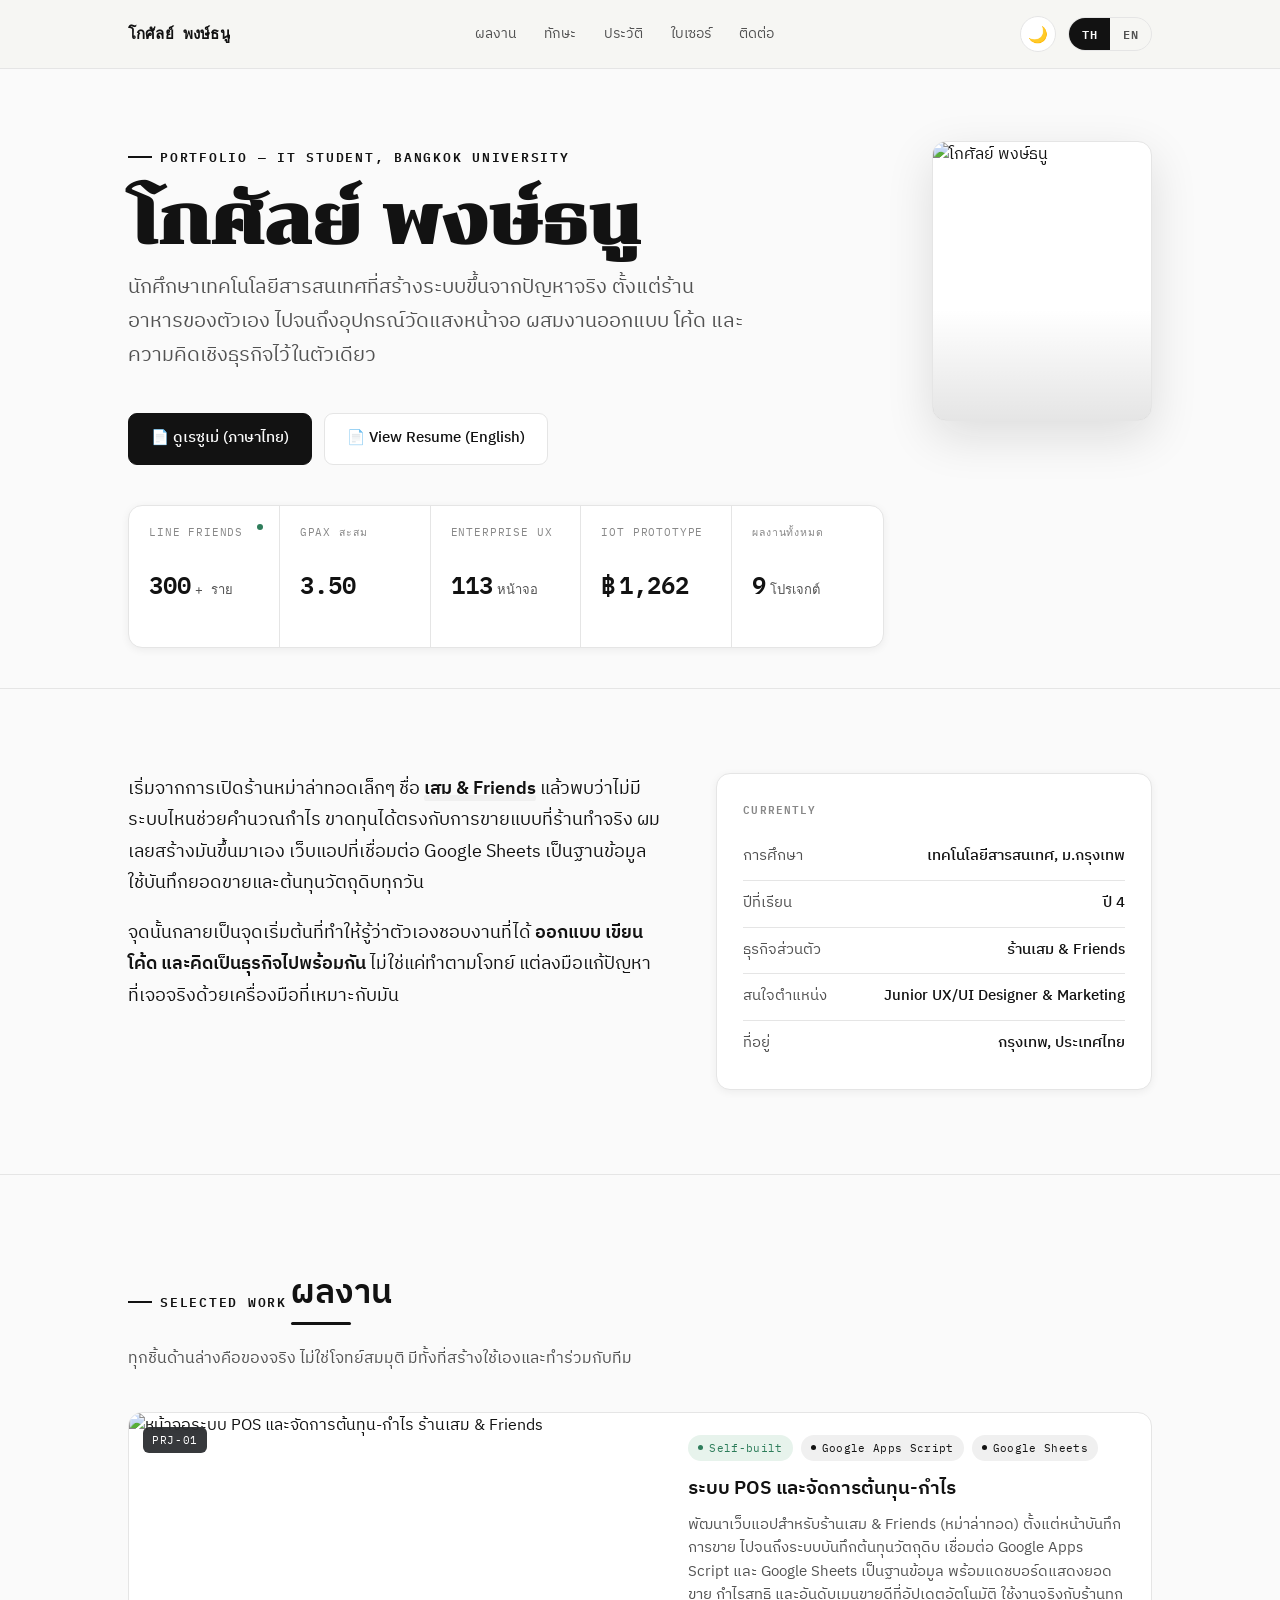
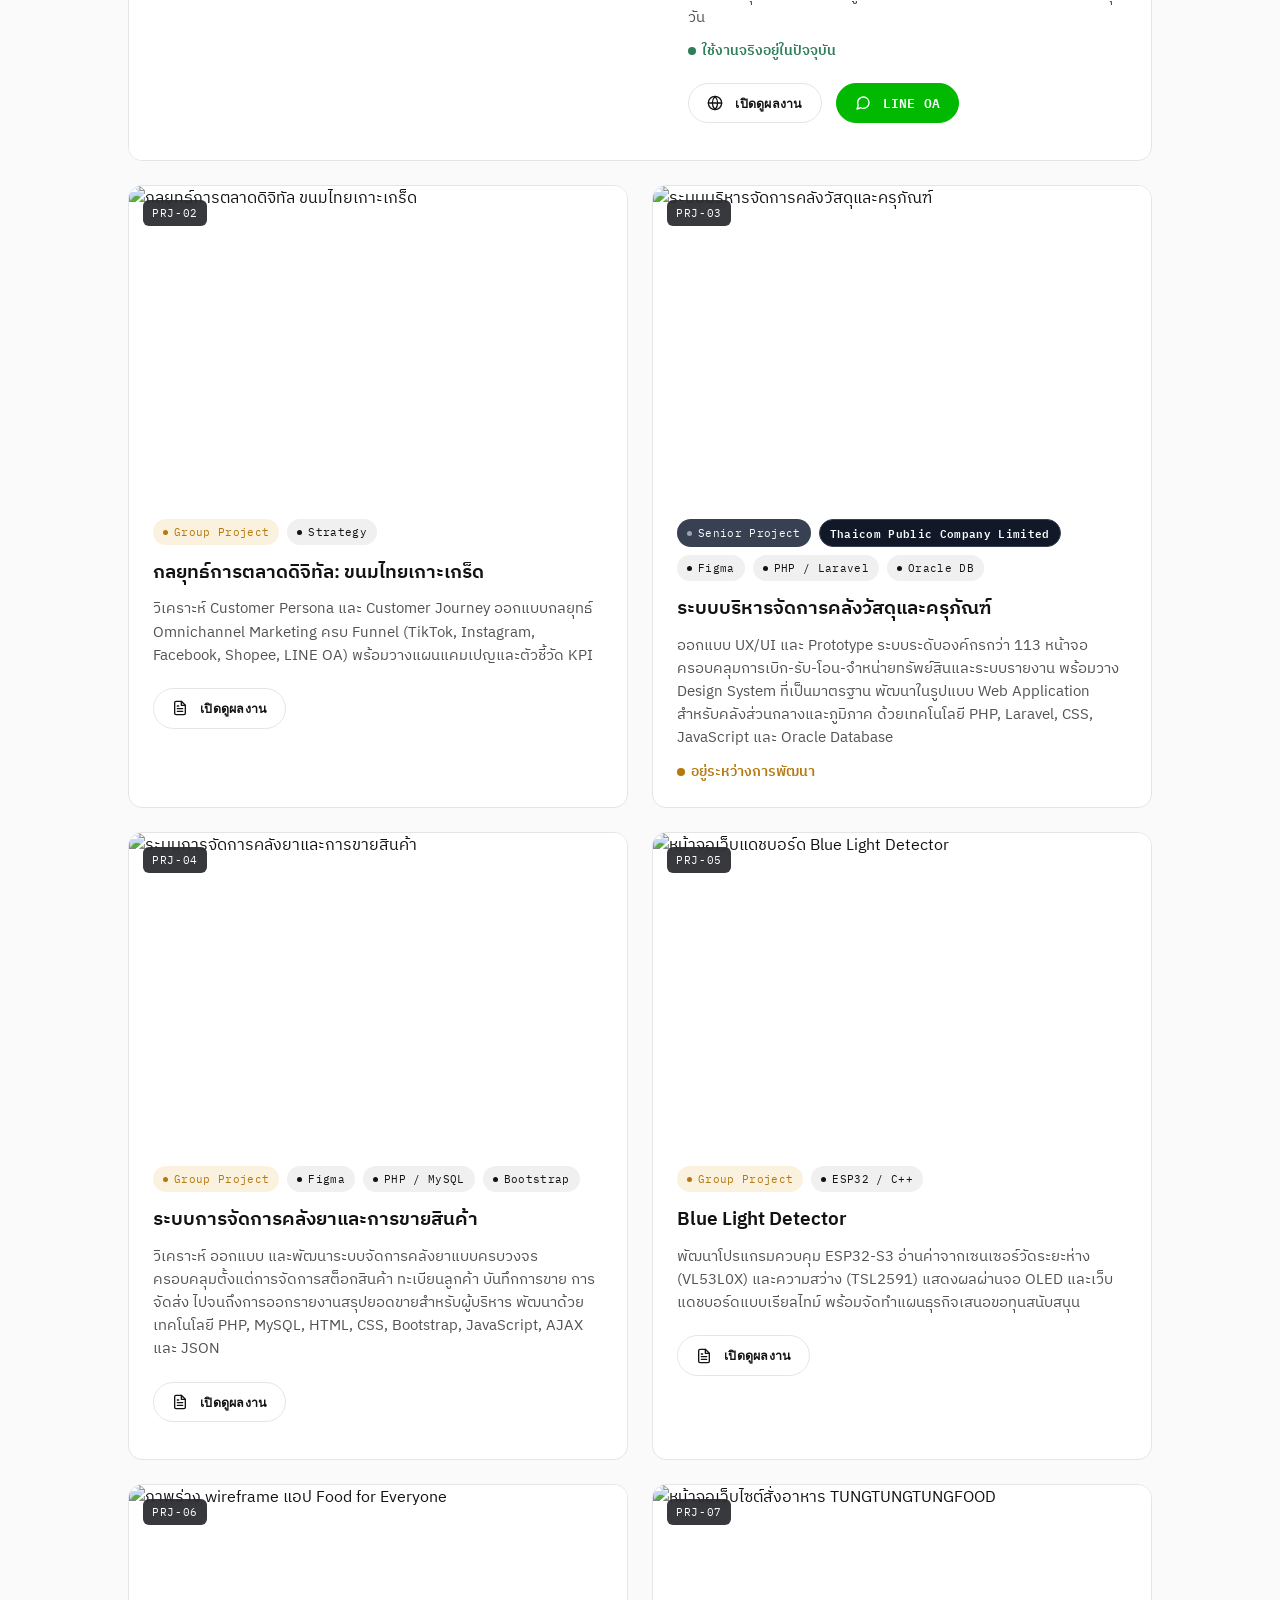
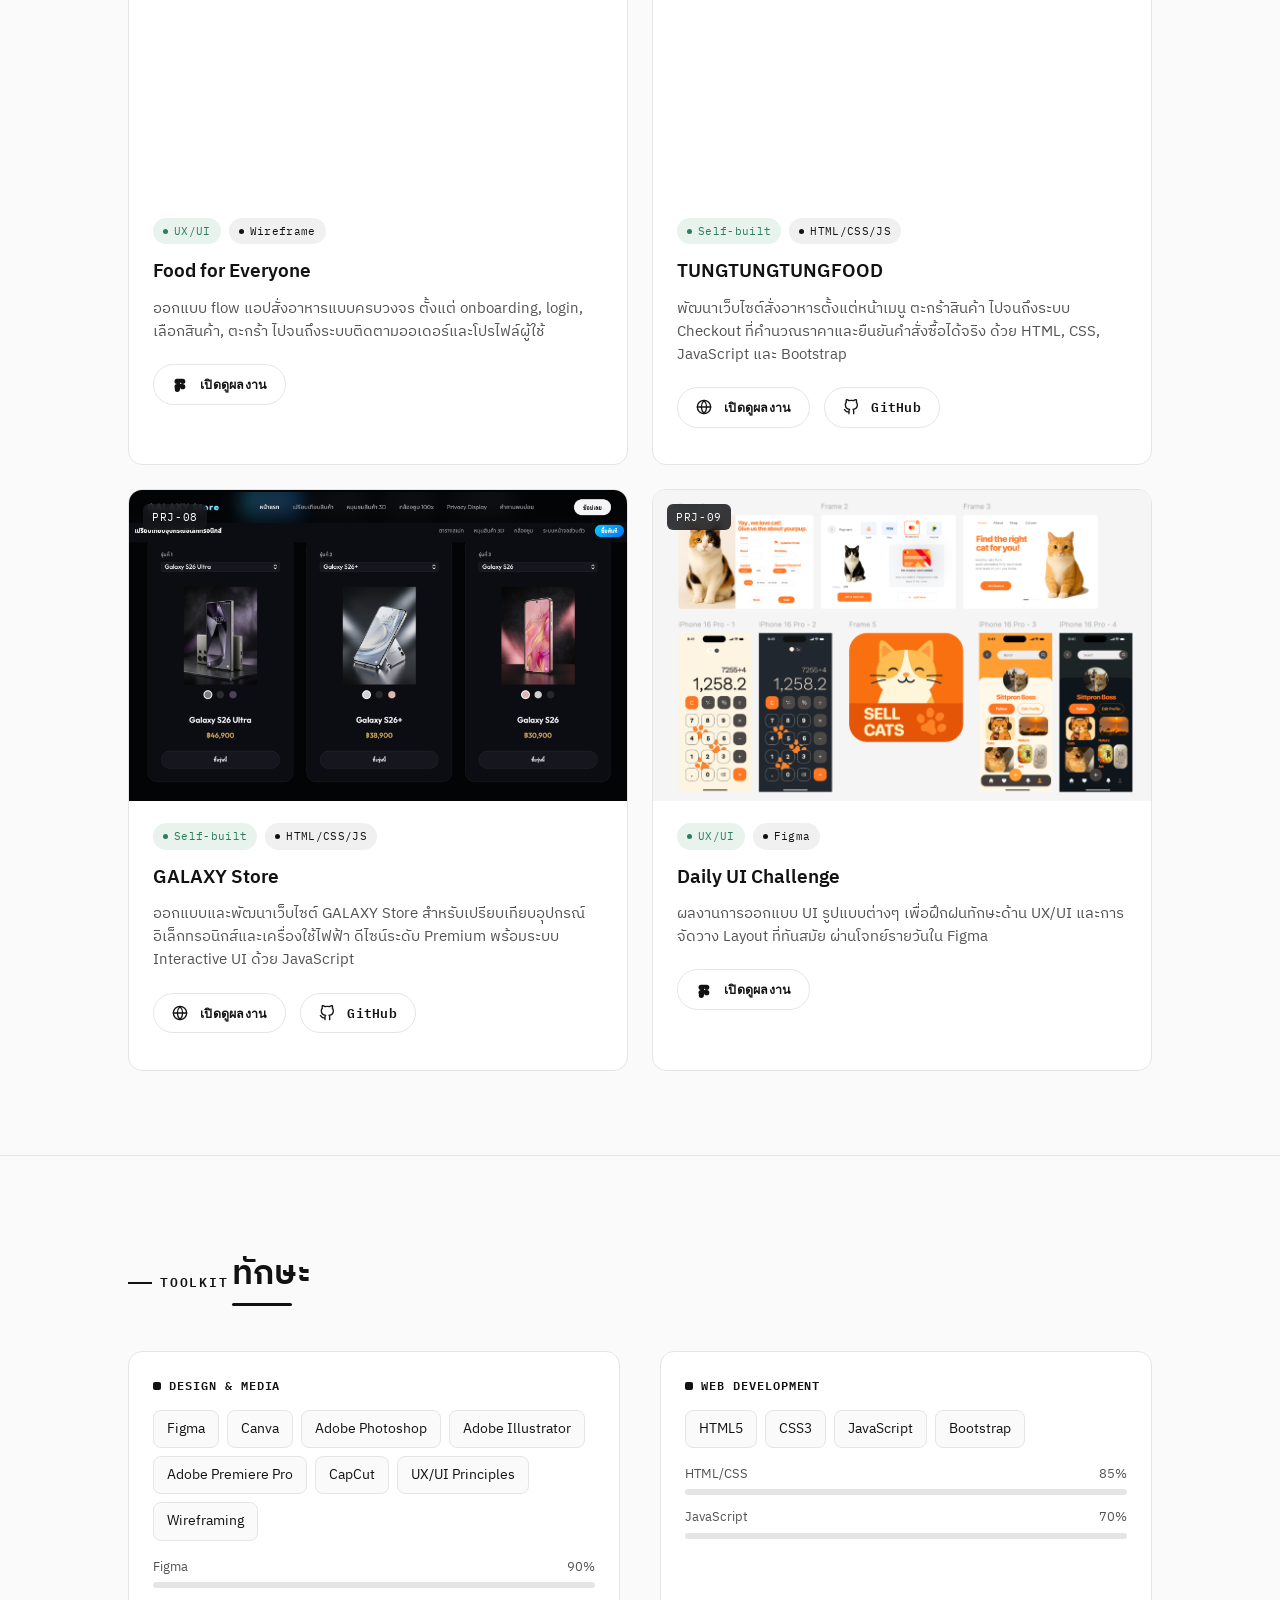
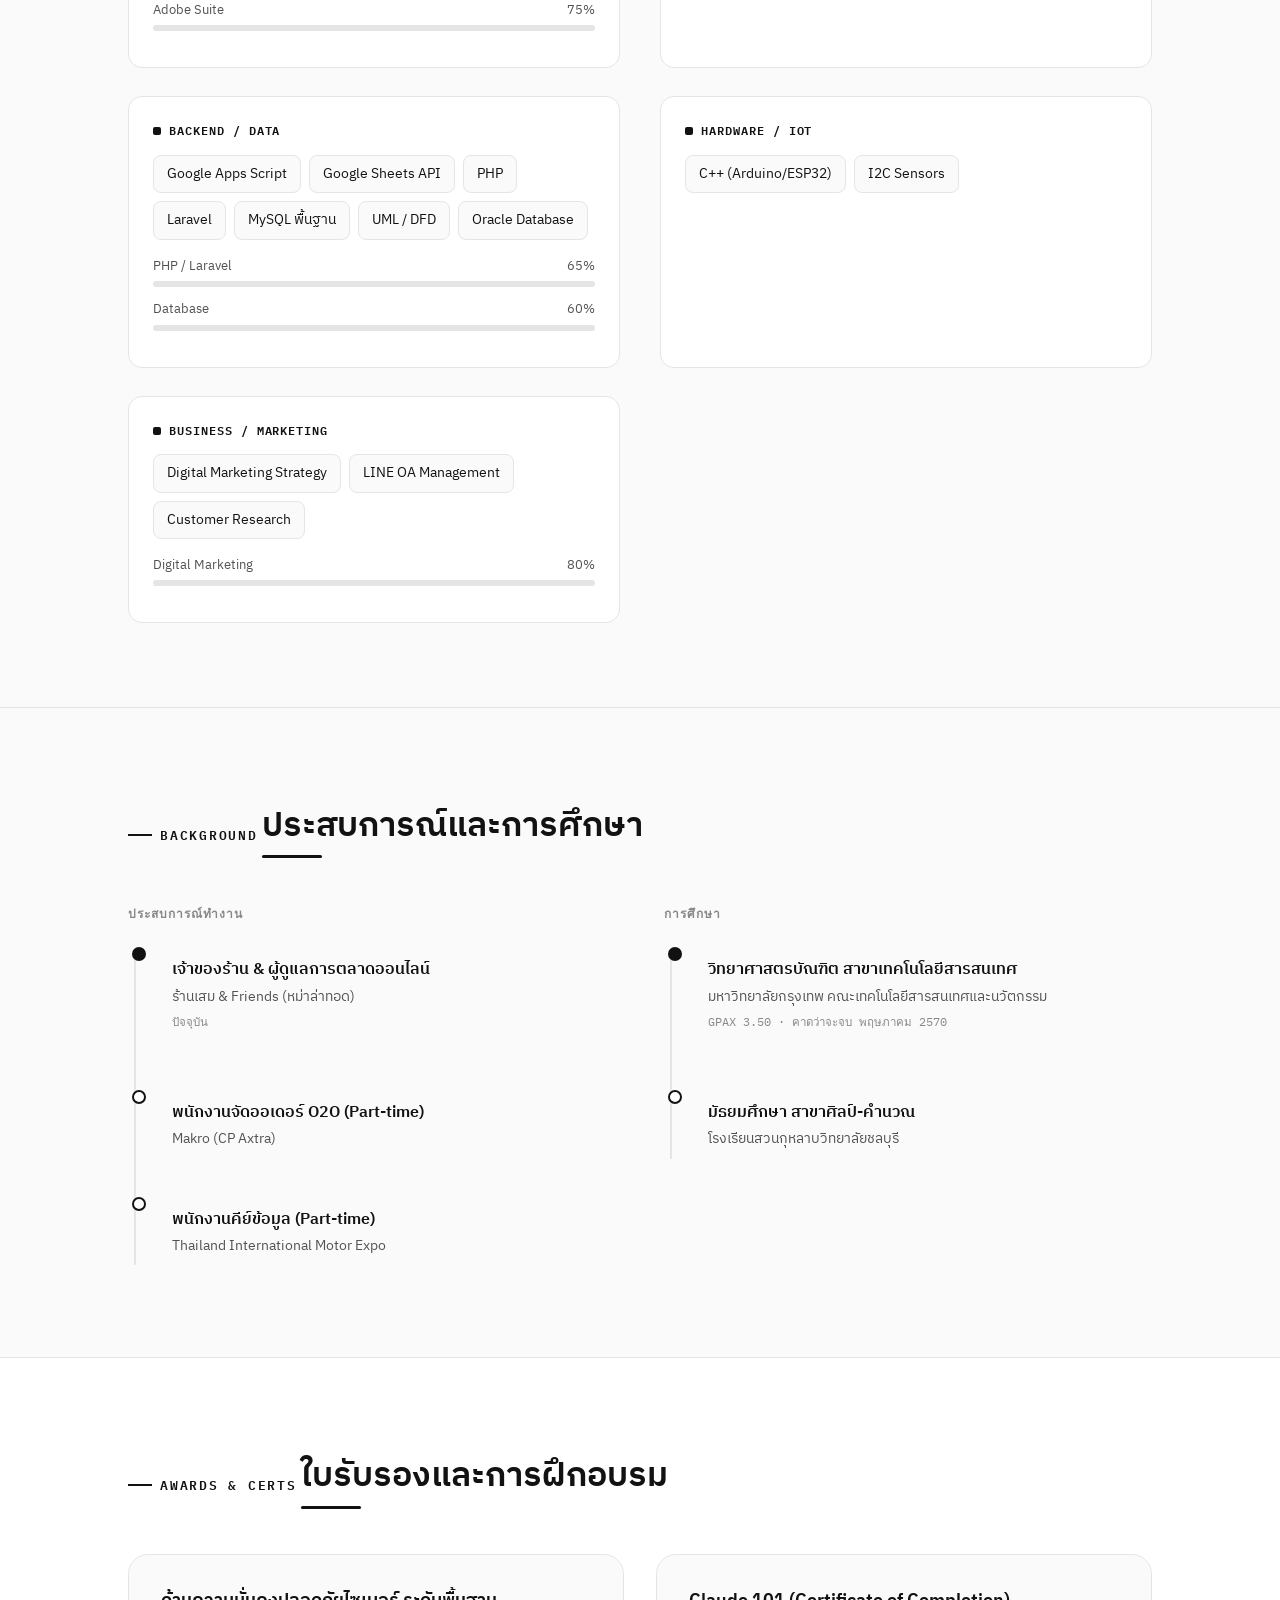
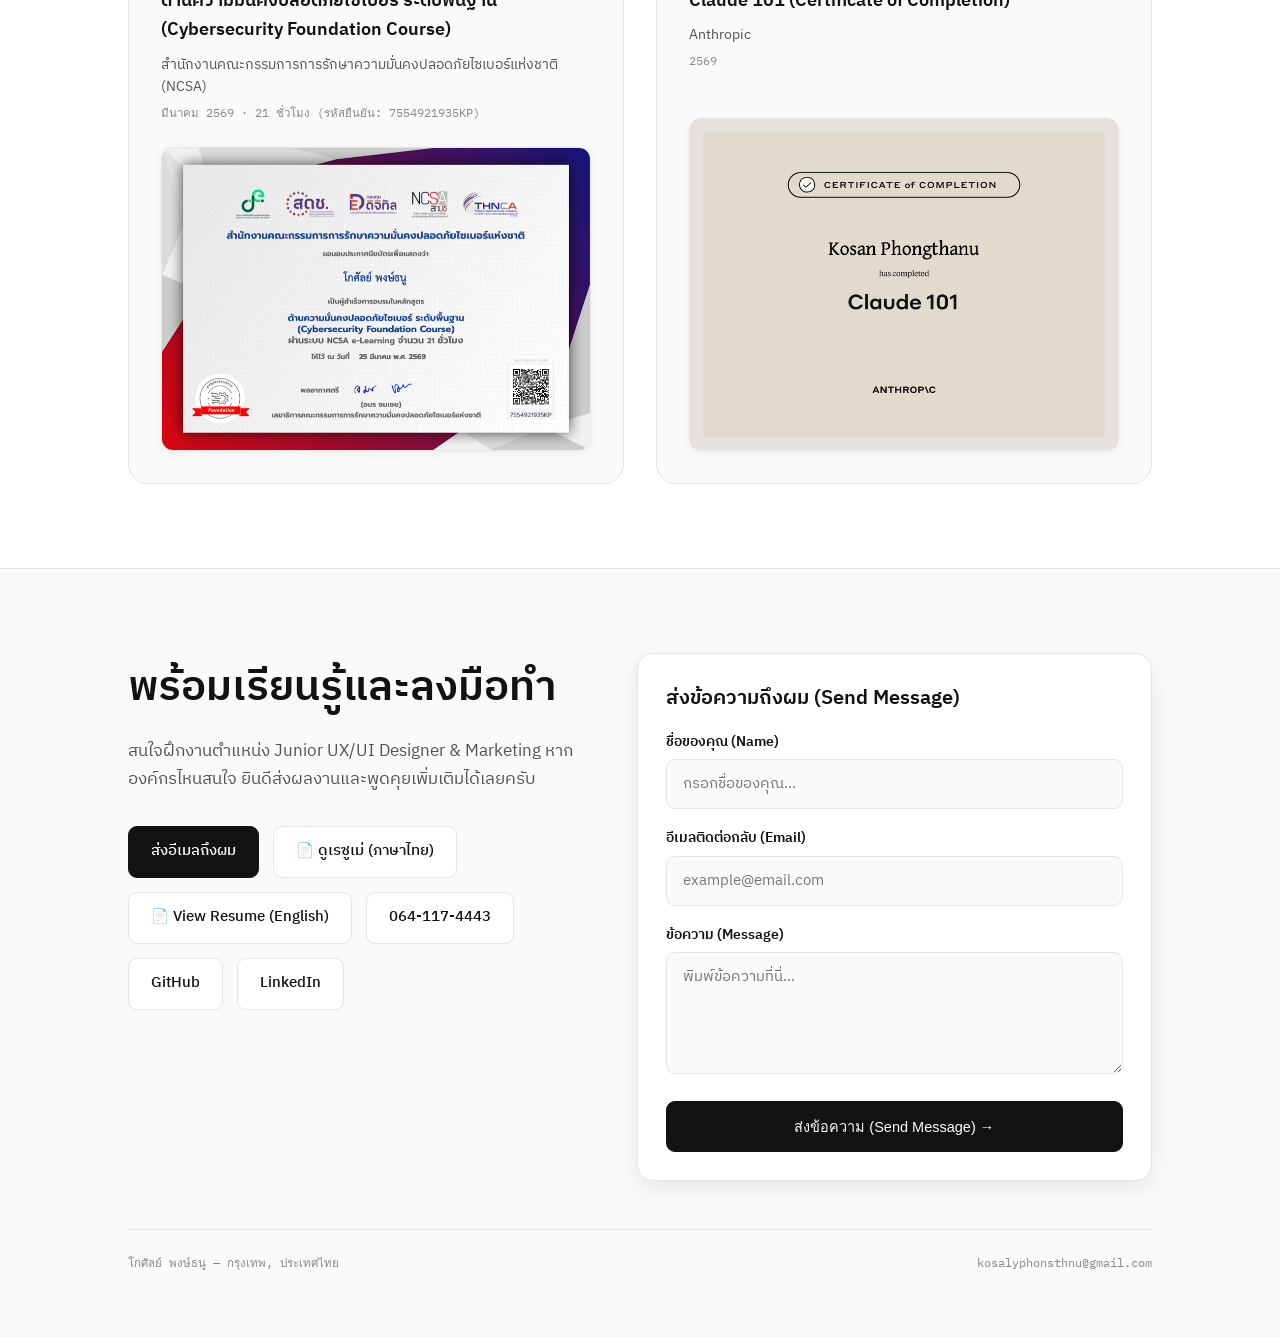
==== commit 9e89ed1b: "Fix data visibility bug: Force opacity 1 on all fade/scale elements to guarantee zero hidden data" ====
--- a/index.html
+++ b/index.html
@@ -305,20 +305,13 @@
       .contact-grid { grid-template-columns: 1fr; gap: 28px; }
     }
 
-    /* Scroll Animations */
-    .fade-up { opacity: 0; transform: translateY(40px); transition: opacity 0.8s ease-out, transform 0.8s ease-out; }
-    .fade-up.visible { opacity: 1; transform: translateY(0); }
-    .fade-left { opacity: 0; transform: translateX(-40px); transition: opacity 0.8s ease-out, transform 0.8s ease-out; }
-    .fade-left.visible { opacity: 1; transform: translateX(0); }
-    .fade-right { opacity: 0; transform: translateX(40px); transition: opacity 0.8s ease-out, transform 0.8s ease-out; }
-    .fade-right.visible { opacity: 1; transform: translateX(0); }
-    .scale-in { opacity: 0; transform: scale(0.9); transition: opacity 0.6s ease-out, transform 0.6s ease-out; }
-    .scale-in.visible { opacity: 1; transform: scale(1); }
-    .stagger-1 { transition-delay: 0.1s; }
-    .stagger-2 { transition-delay: 0.2s; }
-    .stagger-3 { transition-delay: 0.3s; }
-    .stagger-4 { transition-delay: 0.4s; }
-    .stagger-5 { transition-delay: 0.5s; }
+    /* Guaranteed 100% Visible Content */
+    .fade-up, .fade-left, .fade-right, .scale-in { opacity: 1 !important; transform: none !important; }
+    .stagger-1 { transition-delay: 0s; }
+    .stagger-2 { transition-delay: 0s; }
+    .stagger-3 { transition-delay: 0s; }
+    .stagger-4 { transition-delay: 0s; }
+    .stagger-5 { transition-delay: 0s; }
 
     /* Back to Top */
     .back-to-top { position: fixed; bottom: 30px; right: 30px; width: 48px; height: 48px; border-radius: 50%; background: var(--ink); color: #fff; display: flex; align-items: center; justify-content: center; border: none; cursor: pointer; opacity: 0; visibility: hidden; transform: translateY(20px); transition: all var(--transition-base); z-index: 100; box-shadow: var(--shadow-md); font-size: 20px; }
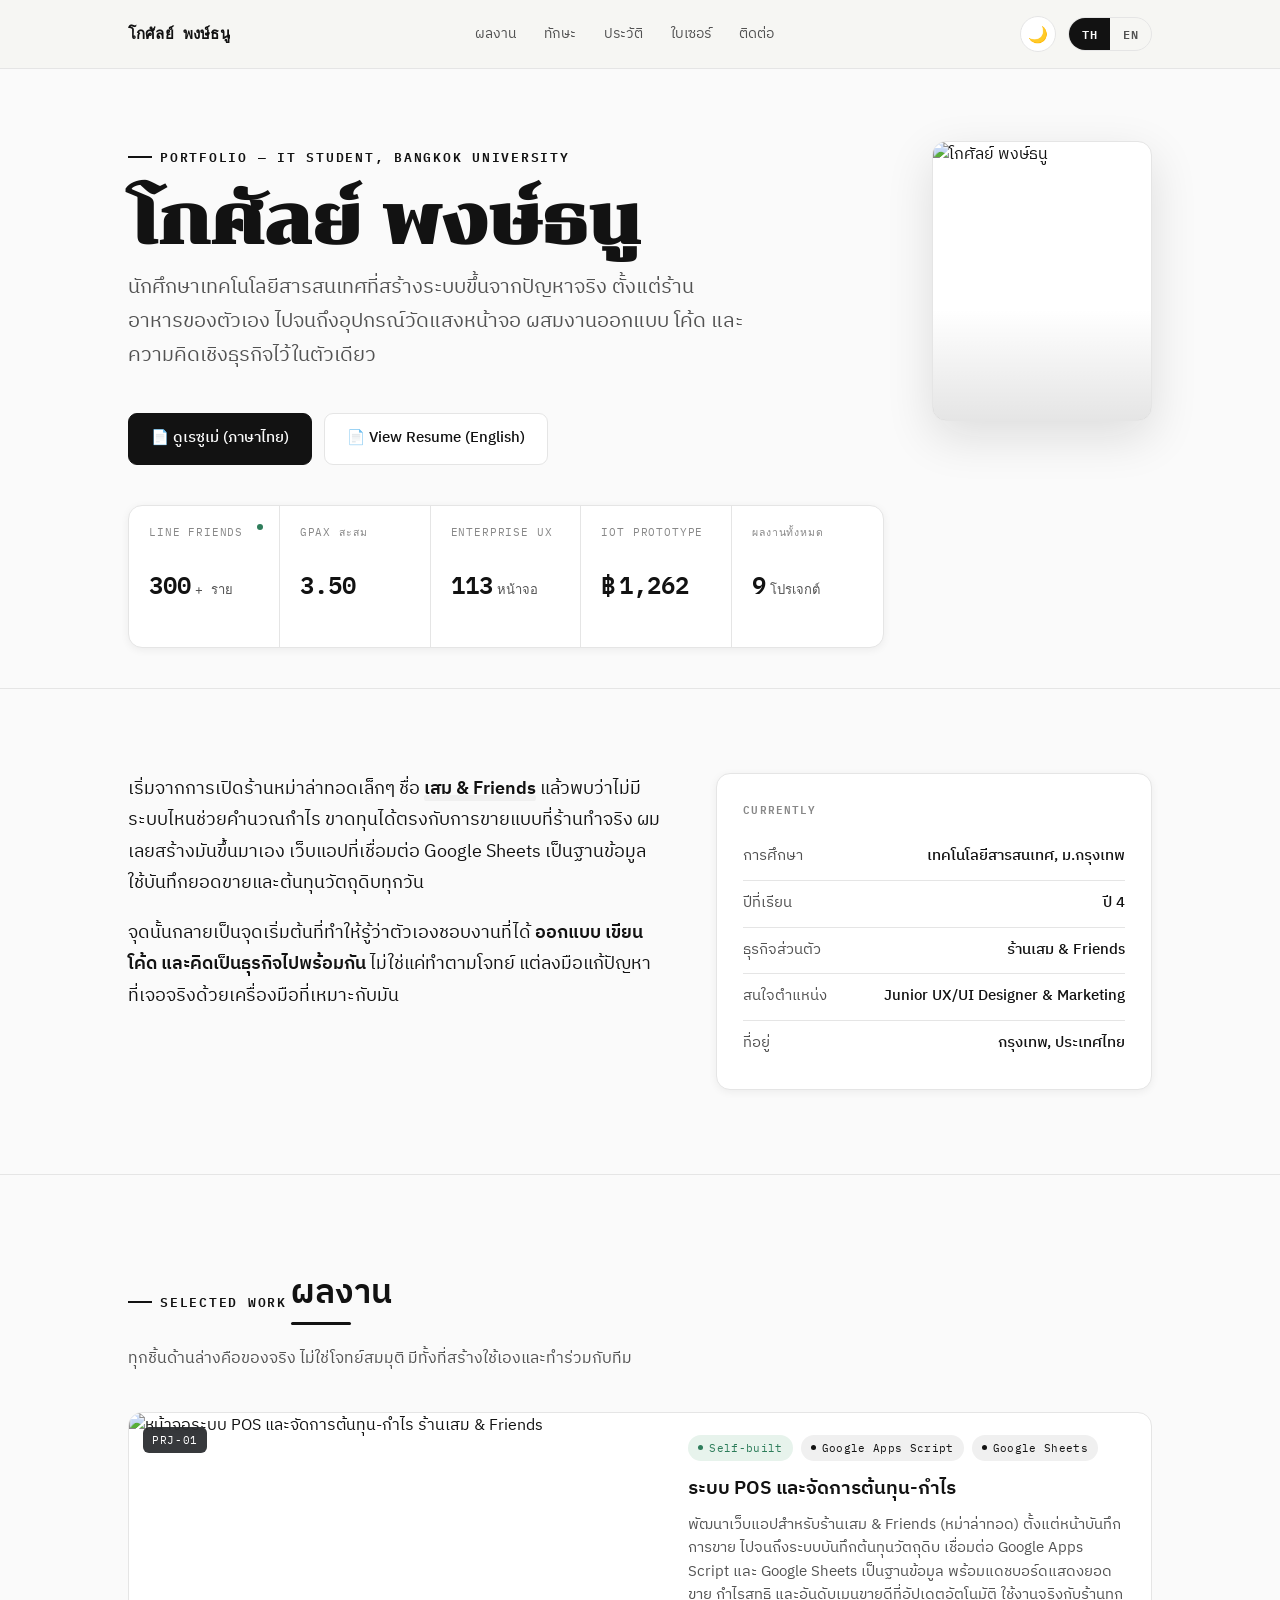
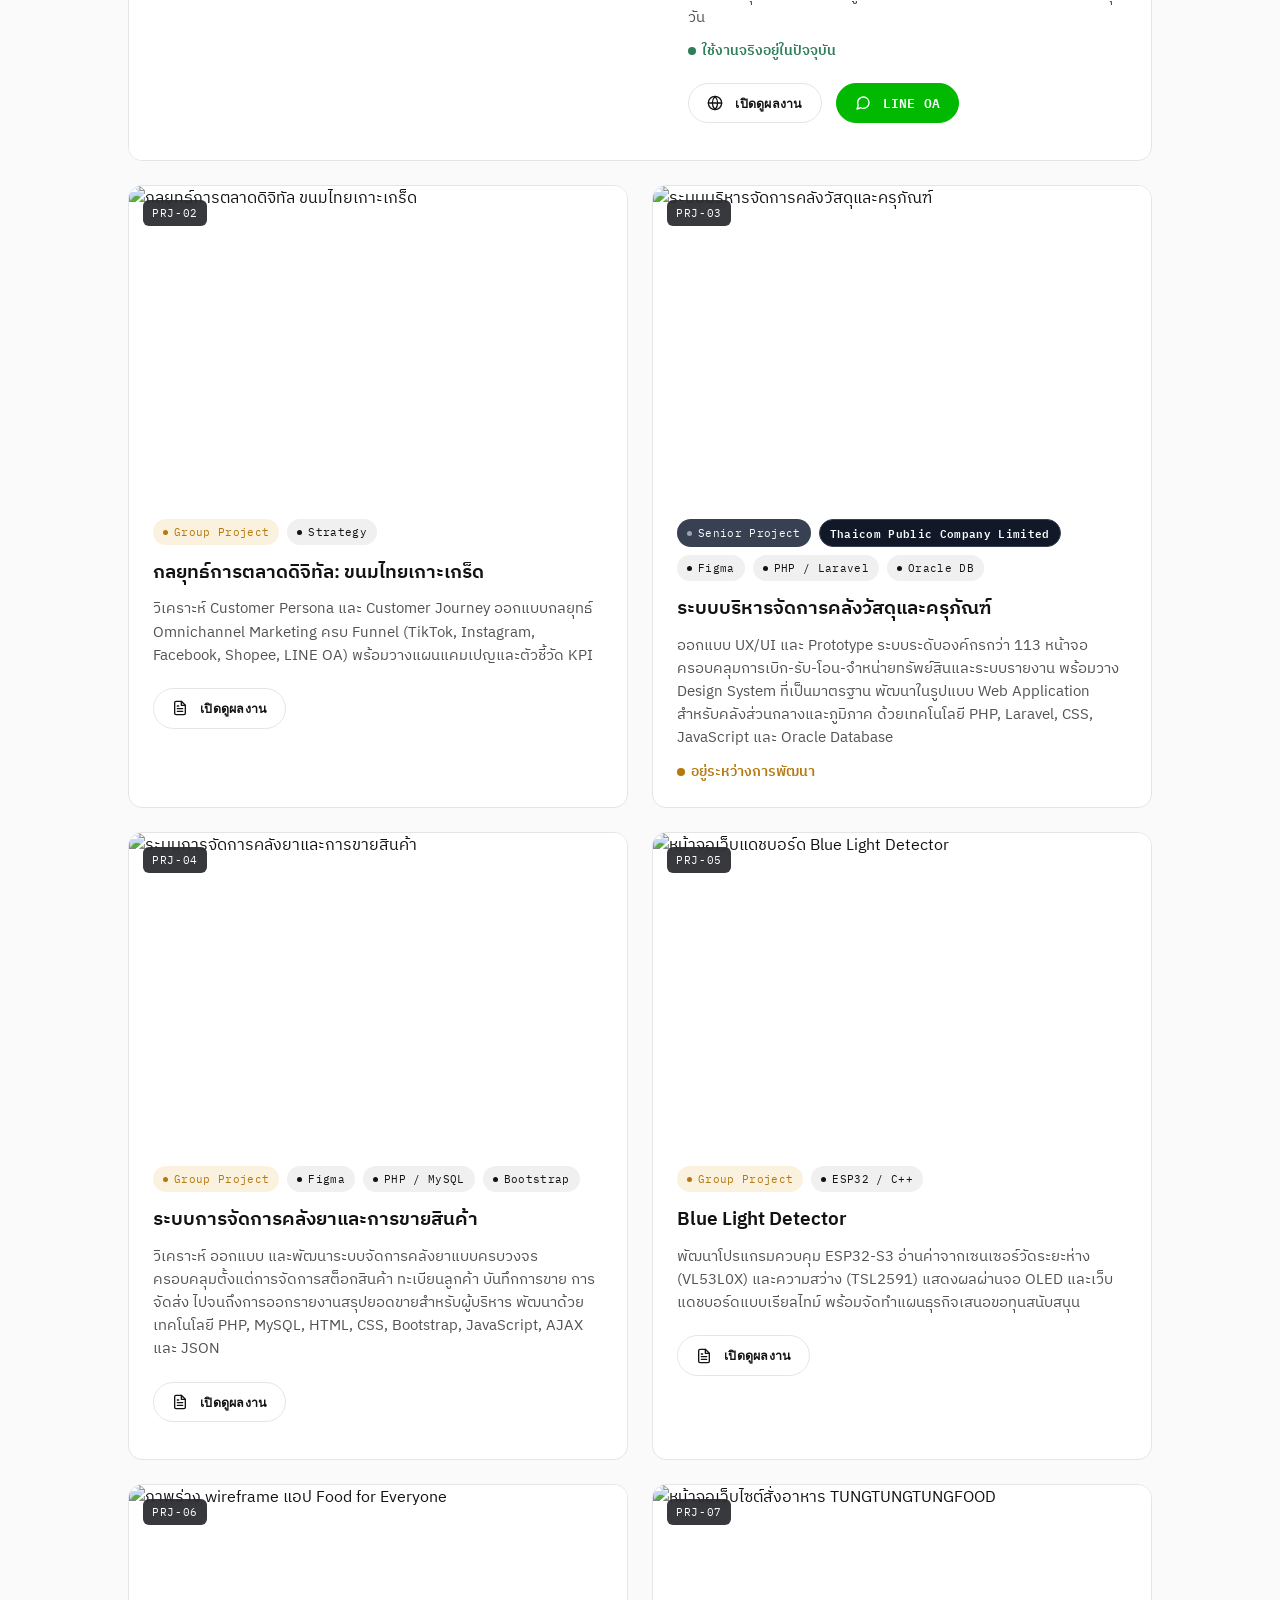
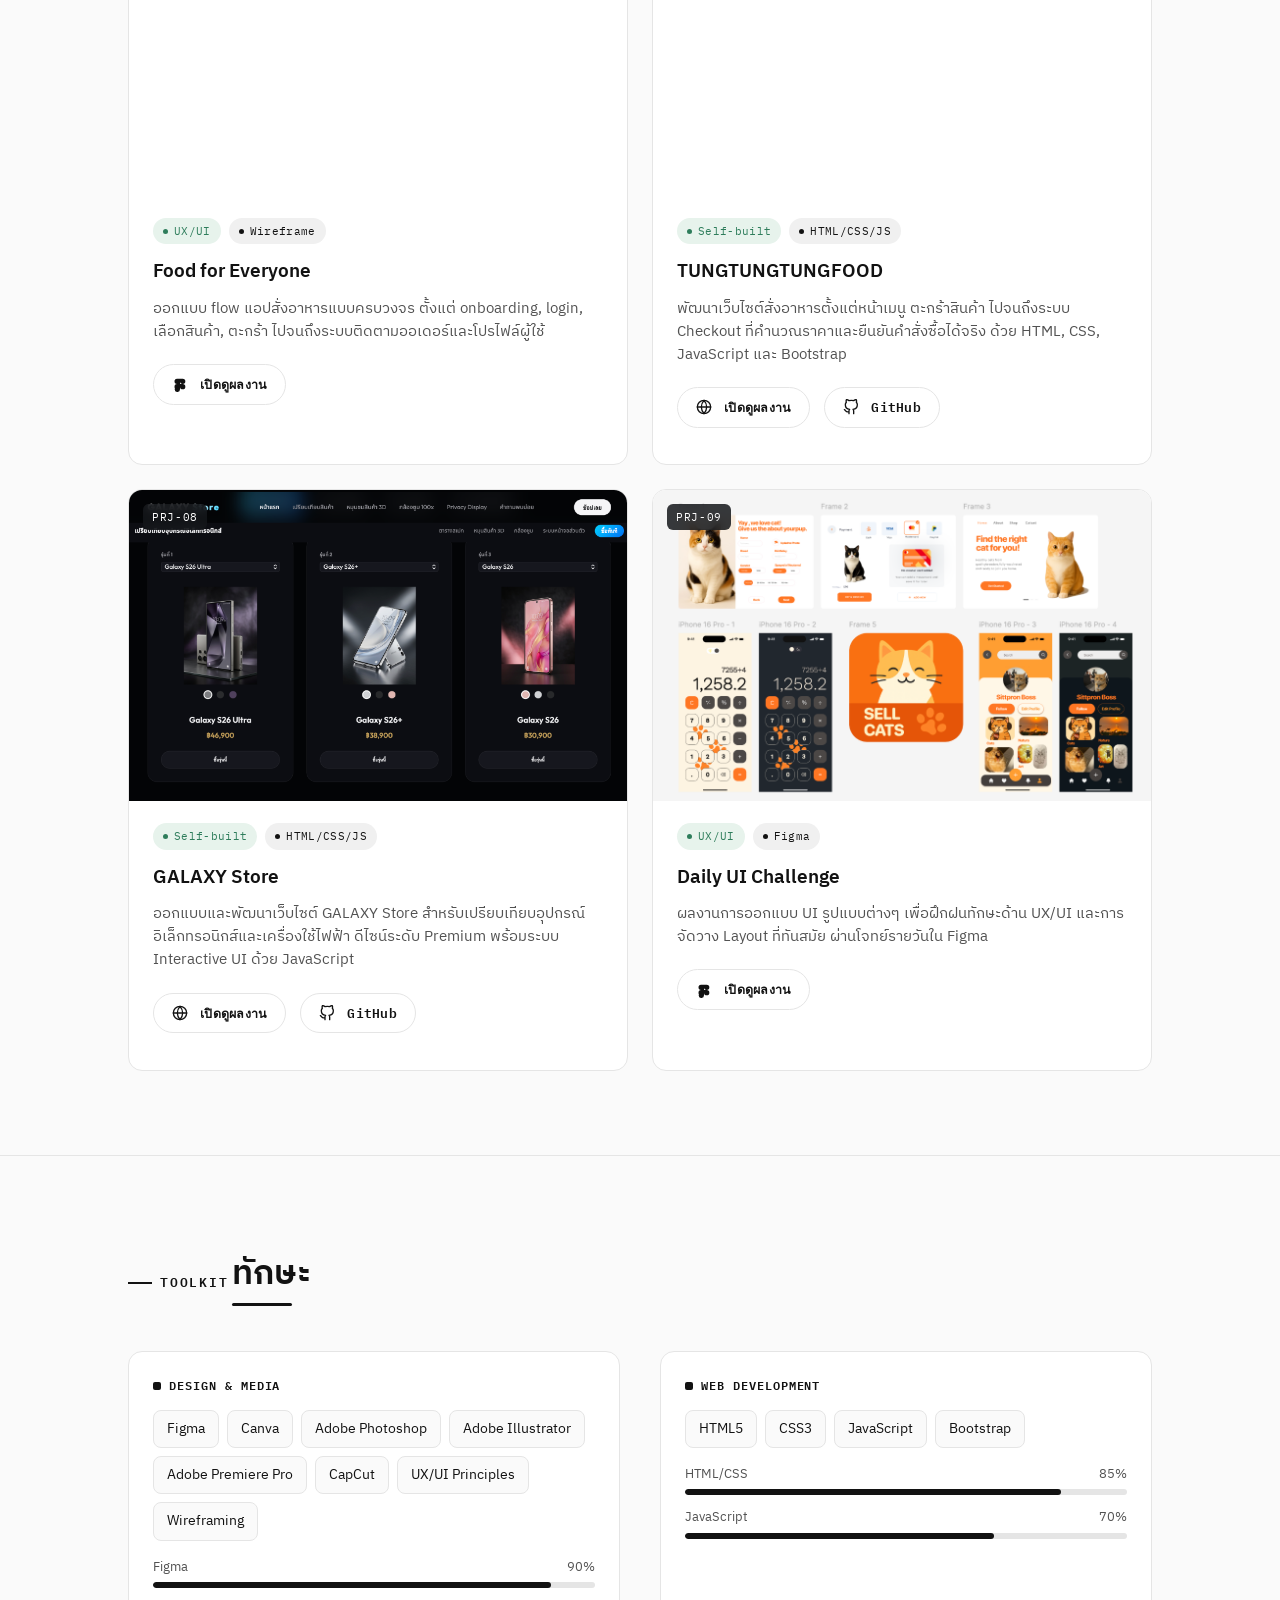
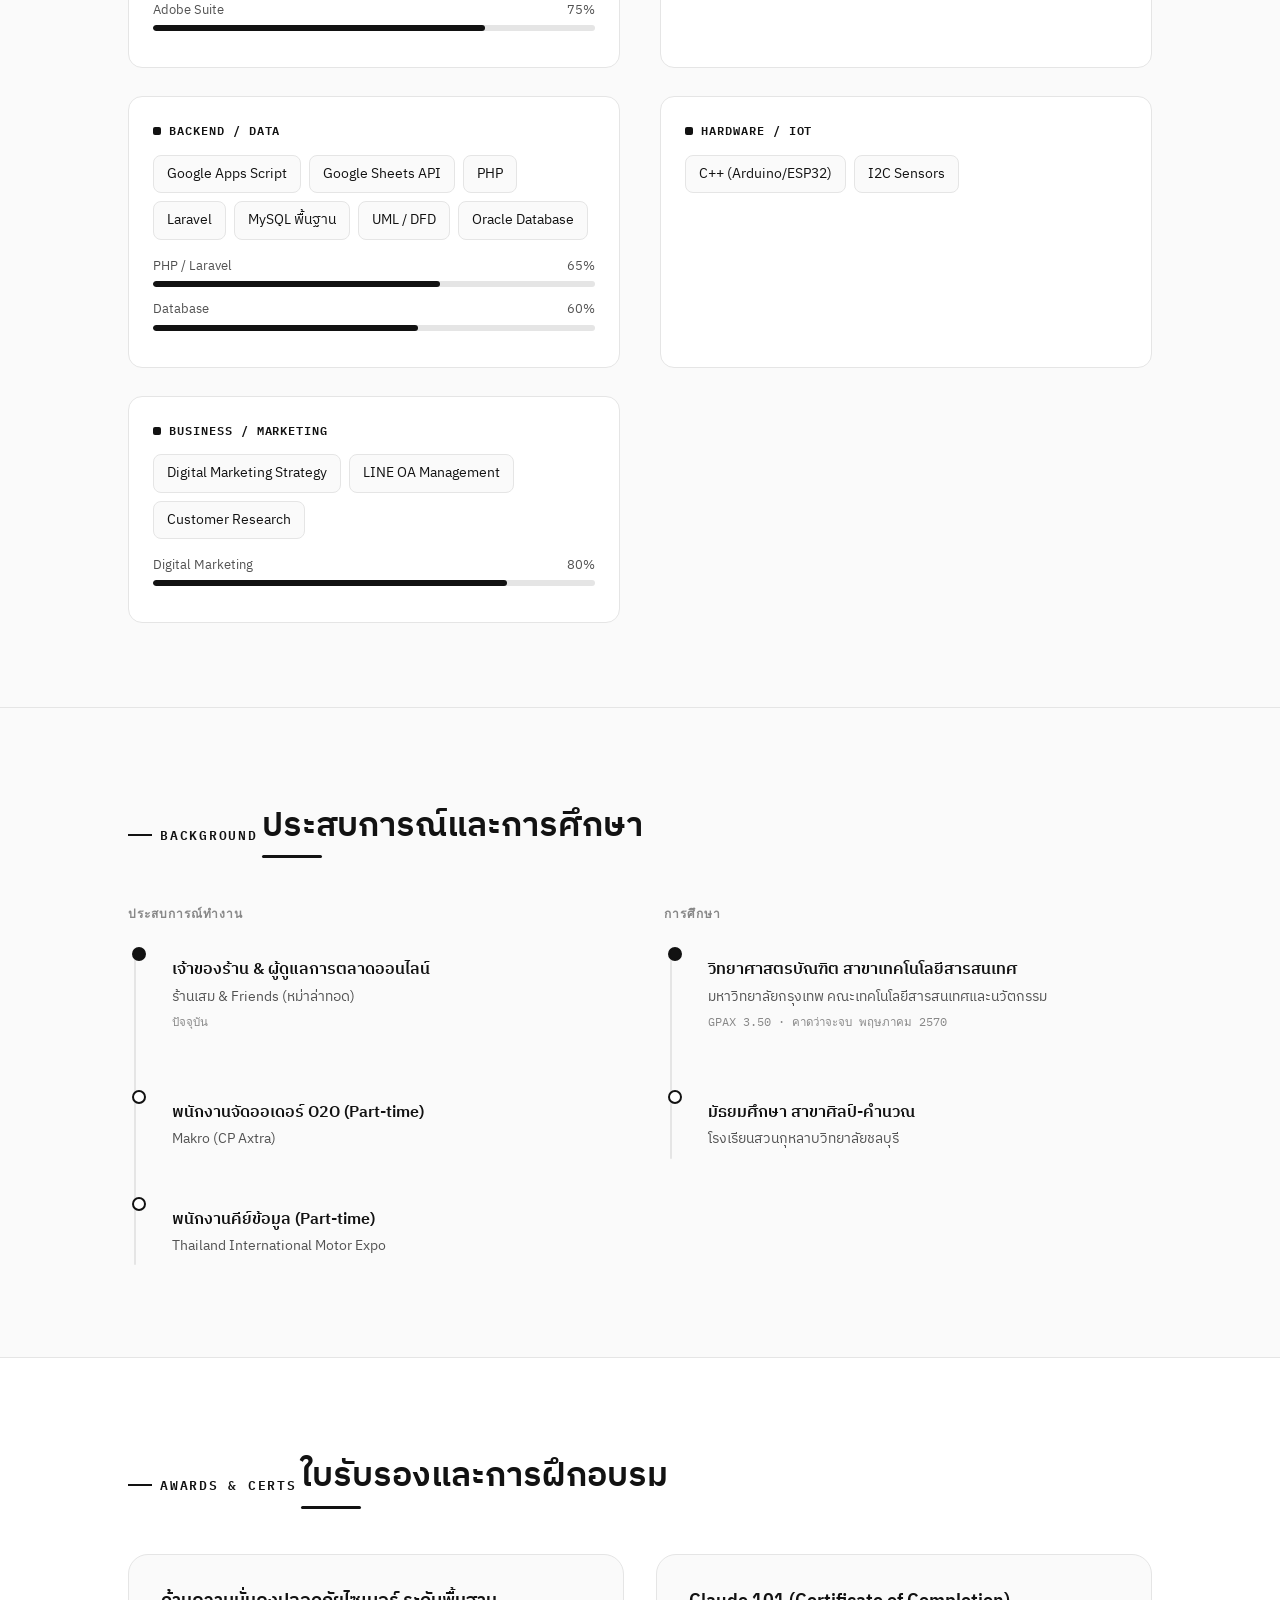
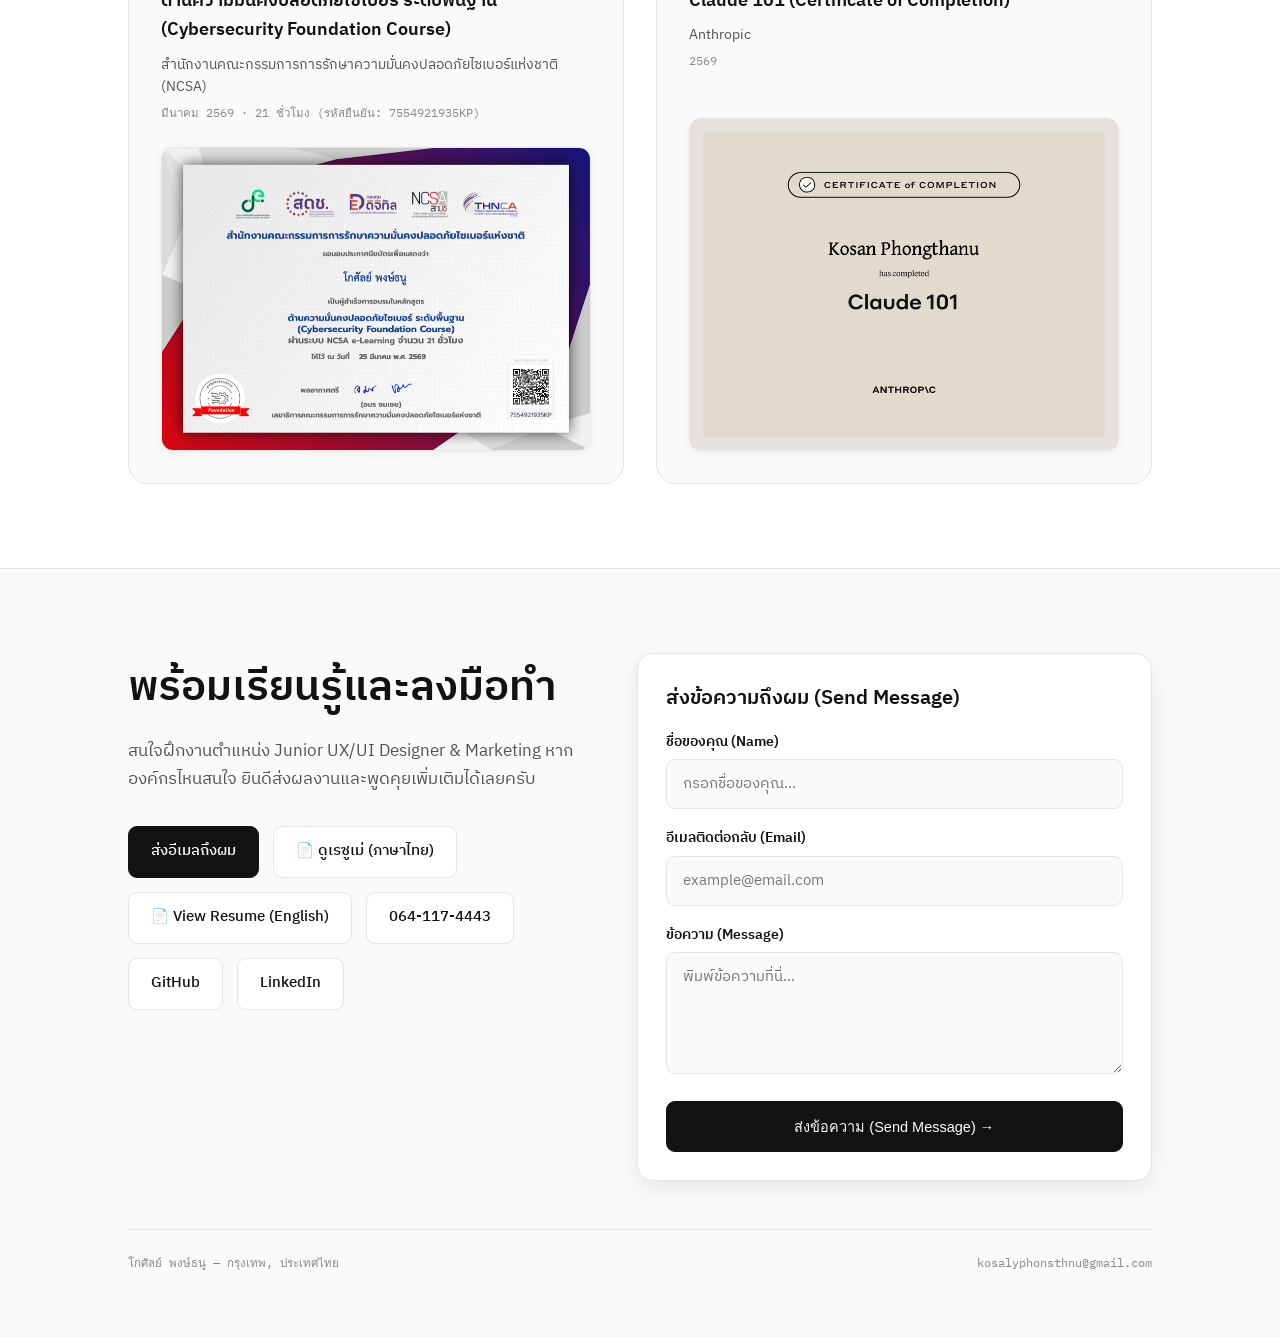
==== commit f7c57df5: "Fix skill bar fill width and contrast to ensure colors display at full percentage width" ====
--- a/index.html
+++ b/index.html
@@ -659,11 +659,11 @@
           <div class="skill-bar-container">
             <div class="skill-bar-item">
               <div class="skill-bar-header"><span>Figma</span><span>90%</span></div>
-              <div class="skill-bar-track"><div class="skill-bar-fill" data-width="90"></div></div>
+              <div class="skill-bar-track"><div class="skill-bar-fill" data-width="90" style="width: 90%;"></div></div>
             </div>
             <div class="skill-bar-item">
               <div class="skill-bar-header"><span>Adobe Suite</span><span>75%</span></div>
-              <div class="skill-bar-track"><div class="skill-bar-fill" data-width="75"></div></div>
+              <div class="skill-bar-track"><div class="skill-bar-fill" data-width="75" style="width: 75%;"></div></div>
             </div>
           </div>
         </div>
@@ -678,11 +678,11 @@
           <div class="skill-bar-container">
             <div class="skill-bar-item">
               <div class="skill-bar-header"><span>HTML/CSS</span><span>85%</span></div>
-              <div class="skill-bar-track"><div class="skill-bar-fill" data-width="85"></div></div>
+              <div class="skill-bar-track"><div class="skill-bar-fill" data-width="85" style="width: 85%;"></div></div>
             </div>
             <div class="skill-bar-item">
               <div class="skill-bar-header"><span>JavaScript</span><span>70%</span></div>
-              <div class="skill-bar-track"><div class="skill-bar-fill" data-width="70"></div></div>
+              <div class="skill-bar-track"><div class="skill-bar-fill" data-width="70" style="width: 70%;"></div></div>
             </div>
           </div>
         </div>
@@ -700,11 +700,11 @@
           <div class="skill-bar-container">
             <div class="skill-bar-item">
               <div class="skill-bar-header"><span>PHP / Laravel</span><span>65%</span></div>
-              <div class="skill-bar-track"><div class="skill-bar-fill" data-width="65"></div></div>
+              <div class="skill-bar-track"><div class="skill-bar-fill" data-width="65" style="width: 65%;"></div></div>
             </div>
             <div class="skill-bar-item">
               <div class="skill-bar-header"><span>Database</span><span>60%</span></div>
-              <div class="skill-bar-track"><div class="skill-bar-fill" data-width="60"></div></div>
+              <div class="skill-bar-track"><div class="skill-bar-fill" data-width="60" style="width: 60%;"></div></div>
             </div>
           </div>
         </div>
@@ -725,7 +725,7 @@
           <div class="skill-bar-container">
             <div class="skill-bar-item">
               <div class="skill-bar-header"><span>Digital Marketing</span><span>80%</span></div>
-              <div class="skill-bar-track"><div class="skill-bar-fill" data-width="80"></div></div>
+              <div class="skill-bar-track"><div class="skill-bar-fill" data-width="80" style="width: 80%;"></div></div>
             </div>
           </div>
         </div>
@@ -1099,27 +1099,31 @@
         b.addEventListener('click', function () { setLang(b.getAttribute('data-lang')); });
       });
 
-      // Counter Animation
+      // Counter Animation (Smooth Count-Up)
+      function formatNum(num, isDecimal) {
+        if (isDecimal) return num.toFixed(2);
+        return Math.floor(num).toLocaleString('en-US');
+      }
+
       function animateCounters() {
         var counters = document.querySelectorAll('.counter');
         counters.forEach(function(counter) {
           var target = parseFloat(counter.getAttribute('data-target'));
           var isDecimal = counter.getAttribute('data-decimal') === 'true';
-          var duration = 2000;
+          var duration = 1600;
           var start = 0;
           var startTime = null;
 
           function updateCounter(currentTime) {
             if (!startTime) startTime = currentTime;
-            var progress = (currentTime - startTime) / duration;
-
+            var progress = Math.min((currentTime - startTime) / duration, 1);
+            var easeOut = 1 - Math.pow(1 - progress, 3);
+            var current = start + (target - start) * easeOut;
+            counter.textContent = formatNum(current, isDecimal);
             if (progress < 1) {
-              var easeOut = 1 - Math.pow(1 - progress, 3);
-              var current = start + (target - start) * easeOut;
-              counter.textContent = isDecimal ? current.toFixed(2) : Math.floor(current);
               requestAnimationFrame(updateCounter);
             } else {
-              counter.textContent = isDecimal ? target.toFixed(2) : target;
+              counter.textContent = formatNum(target, isDecimal);
             }
           }
 
